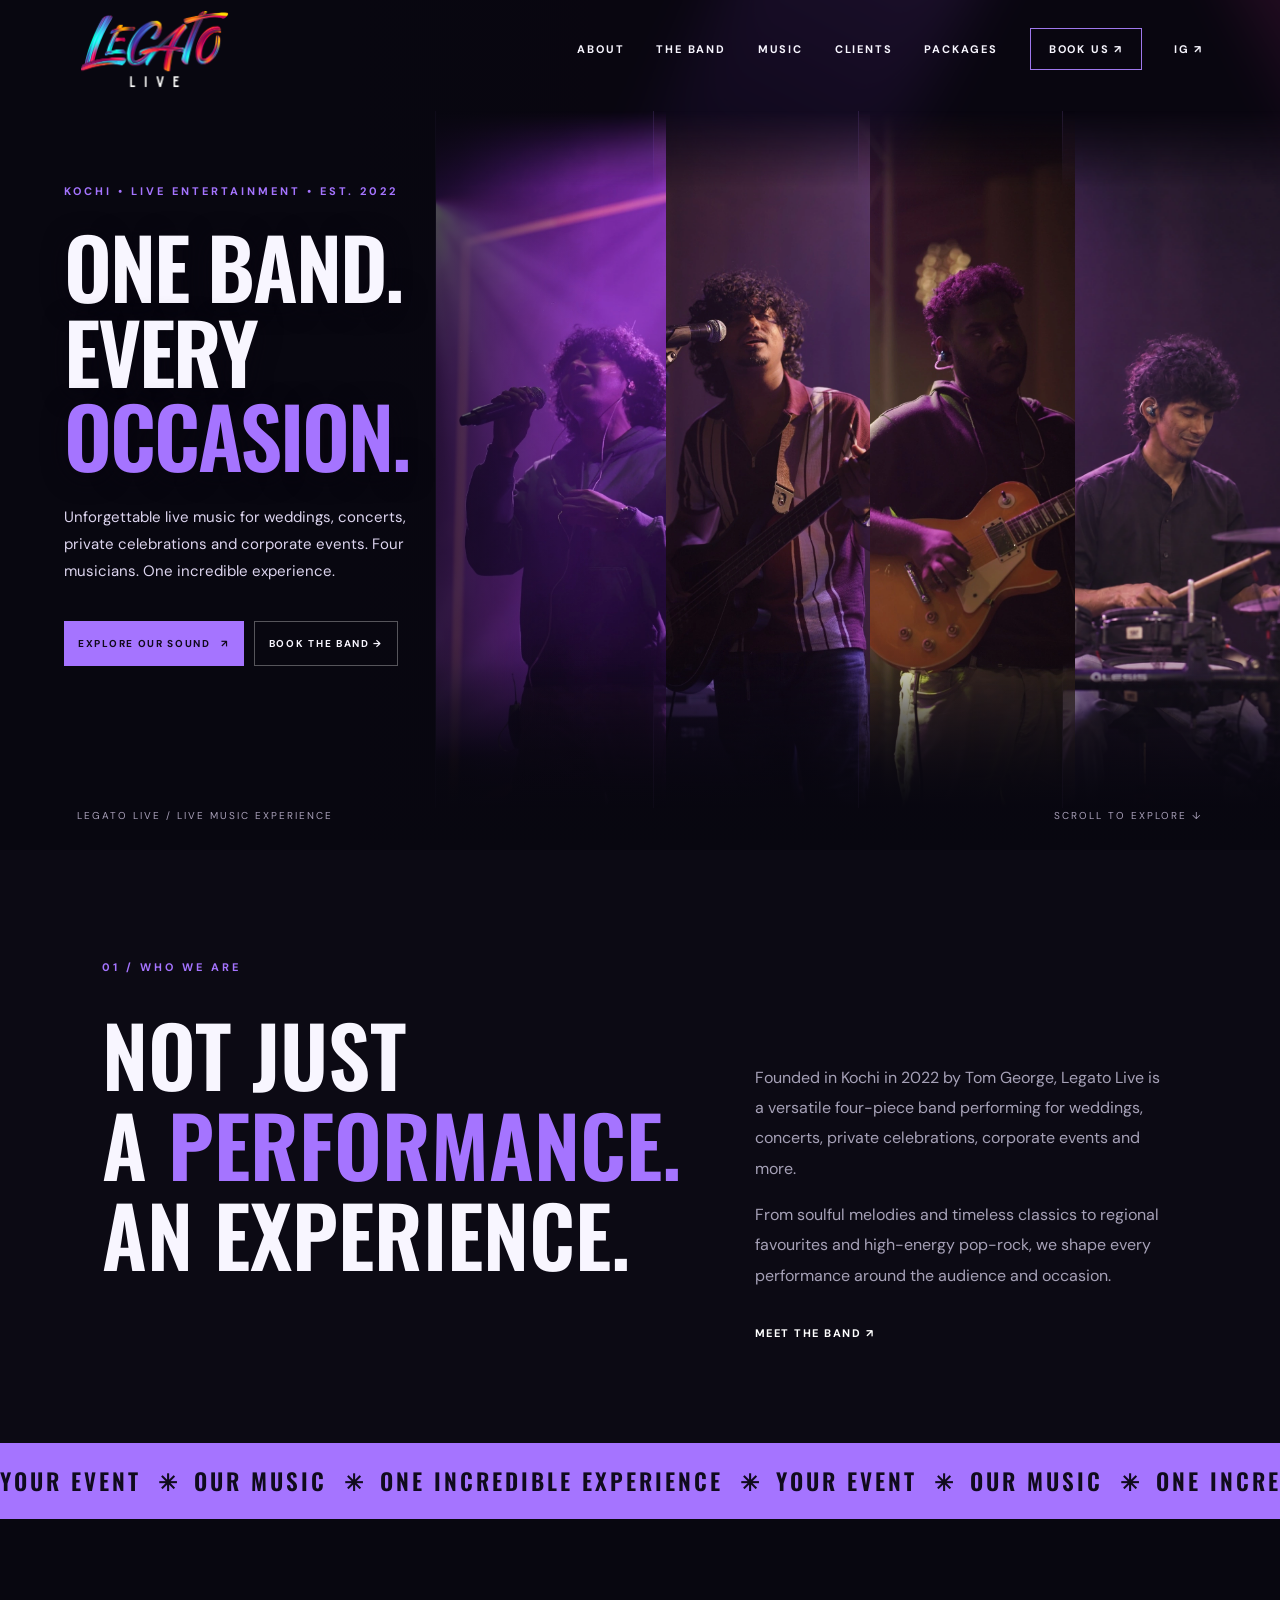
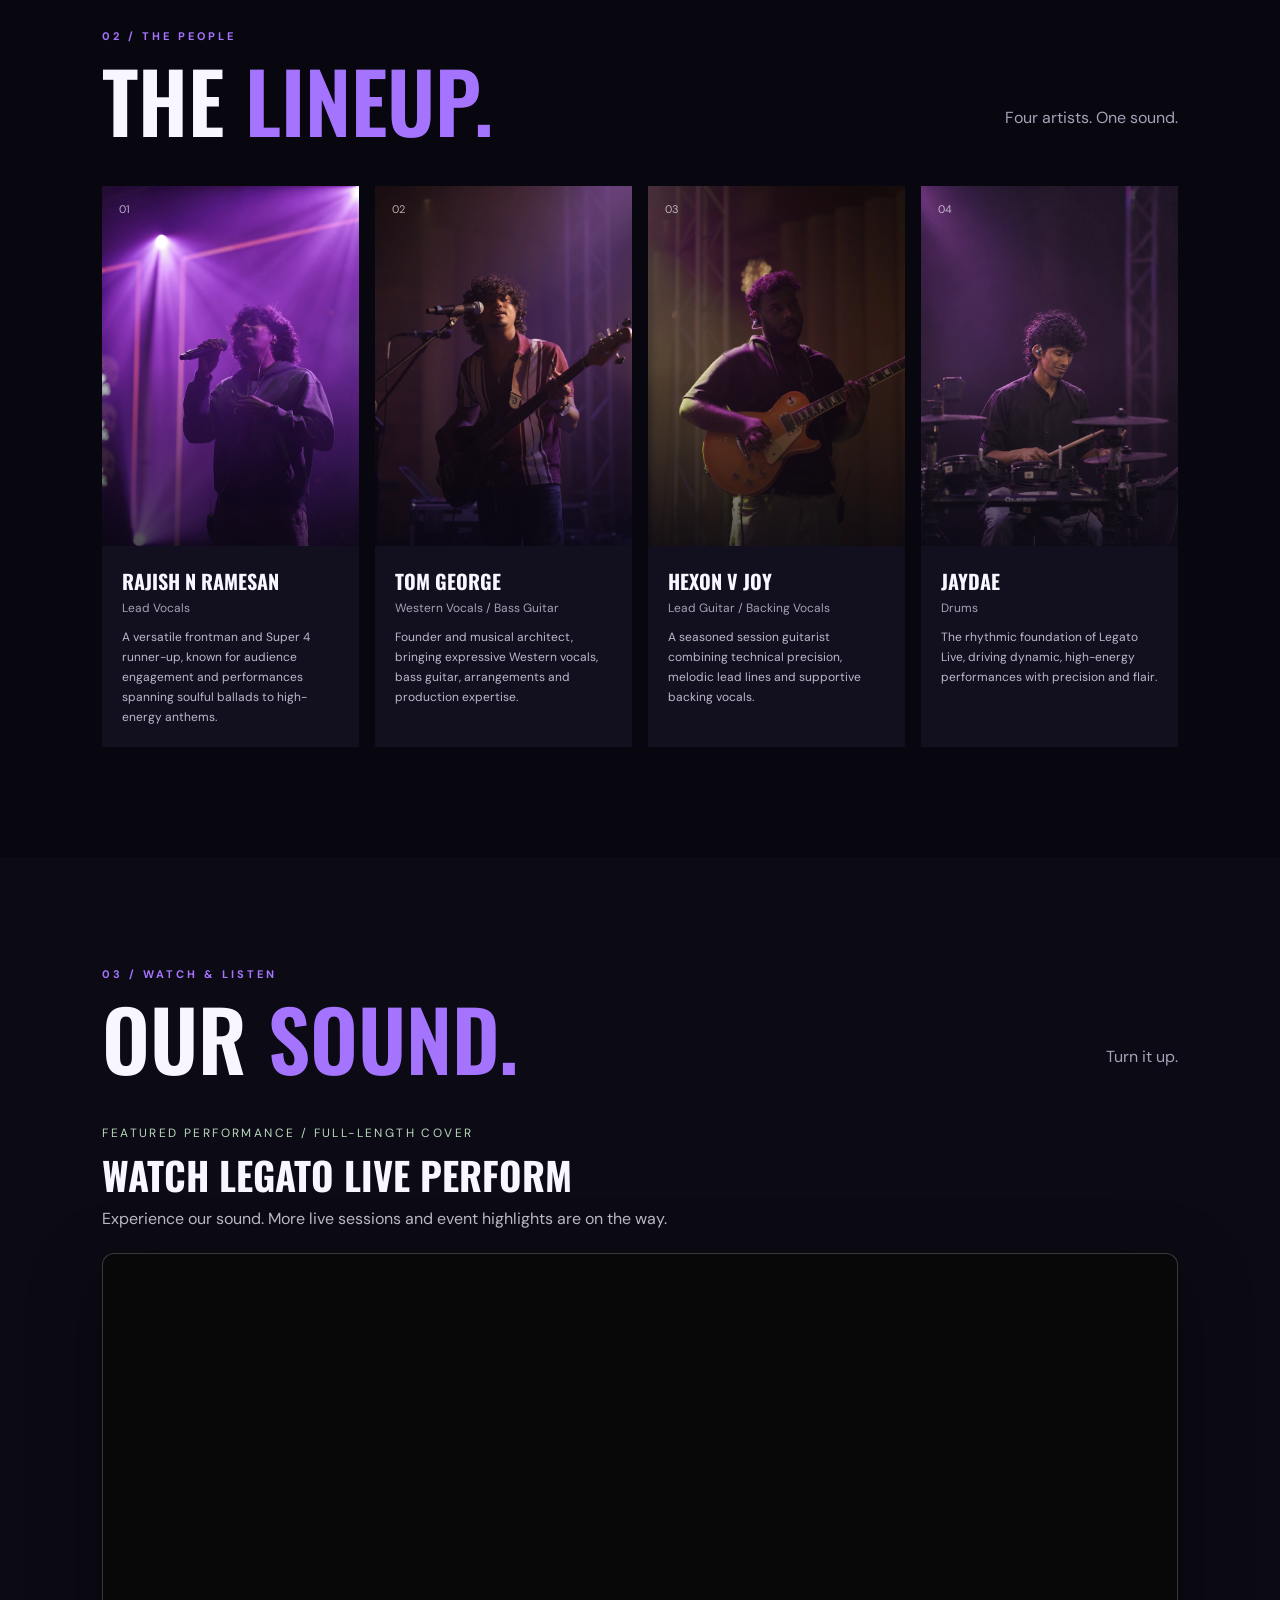
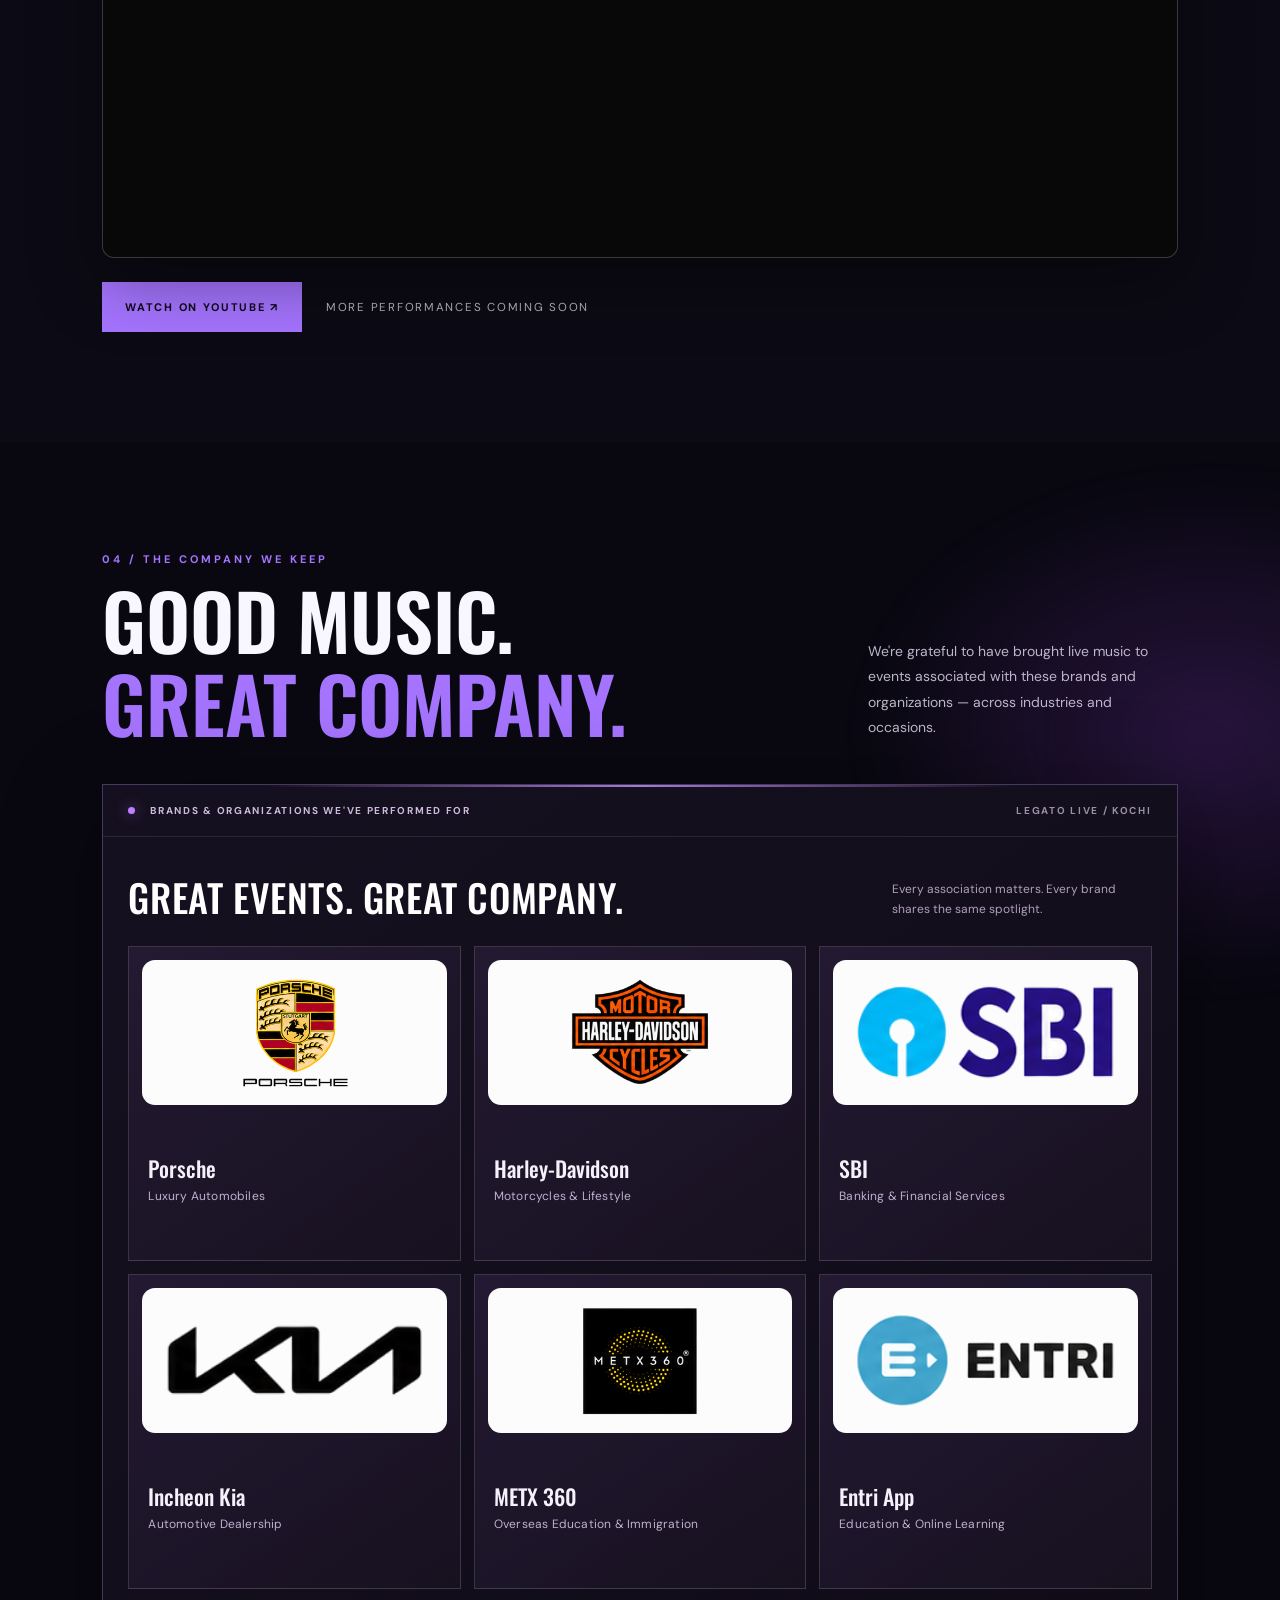
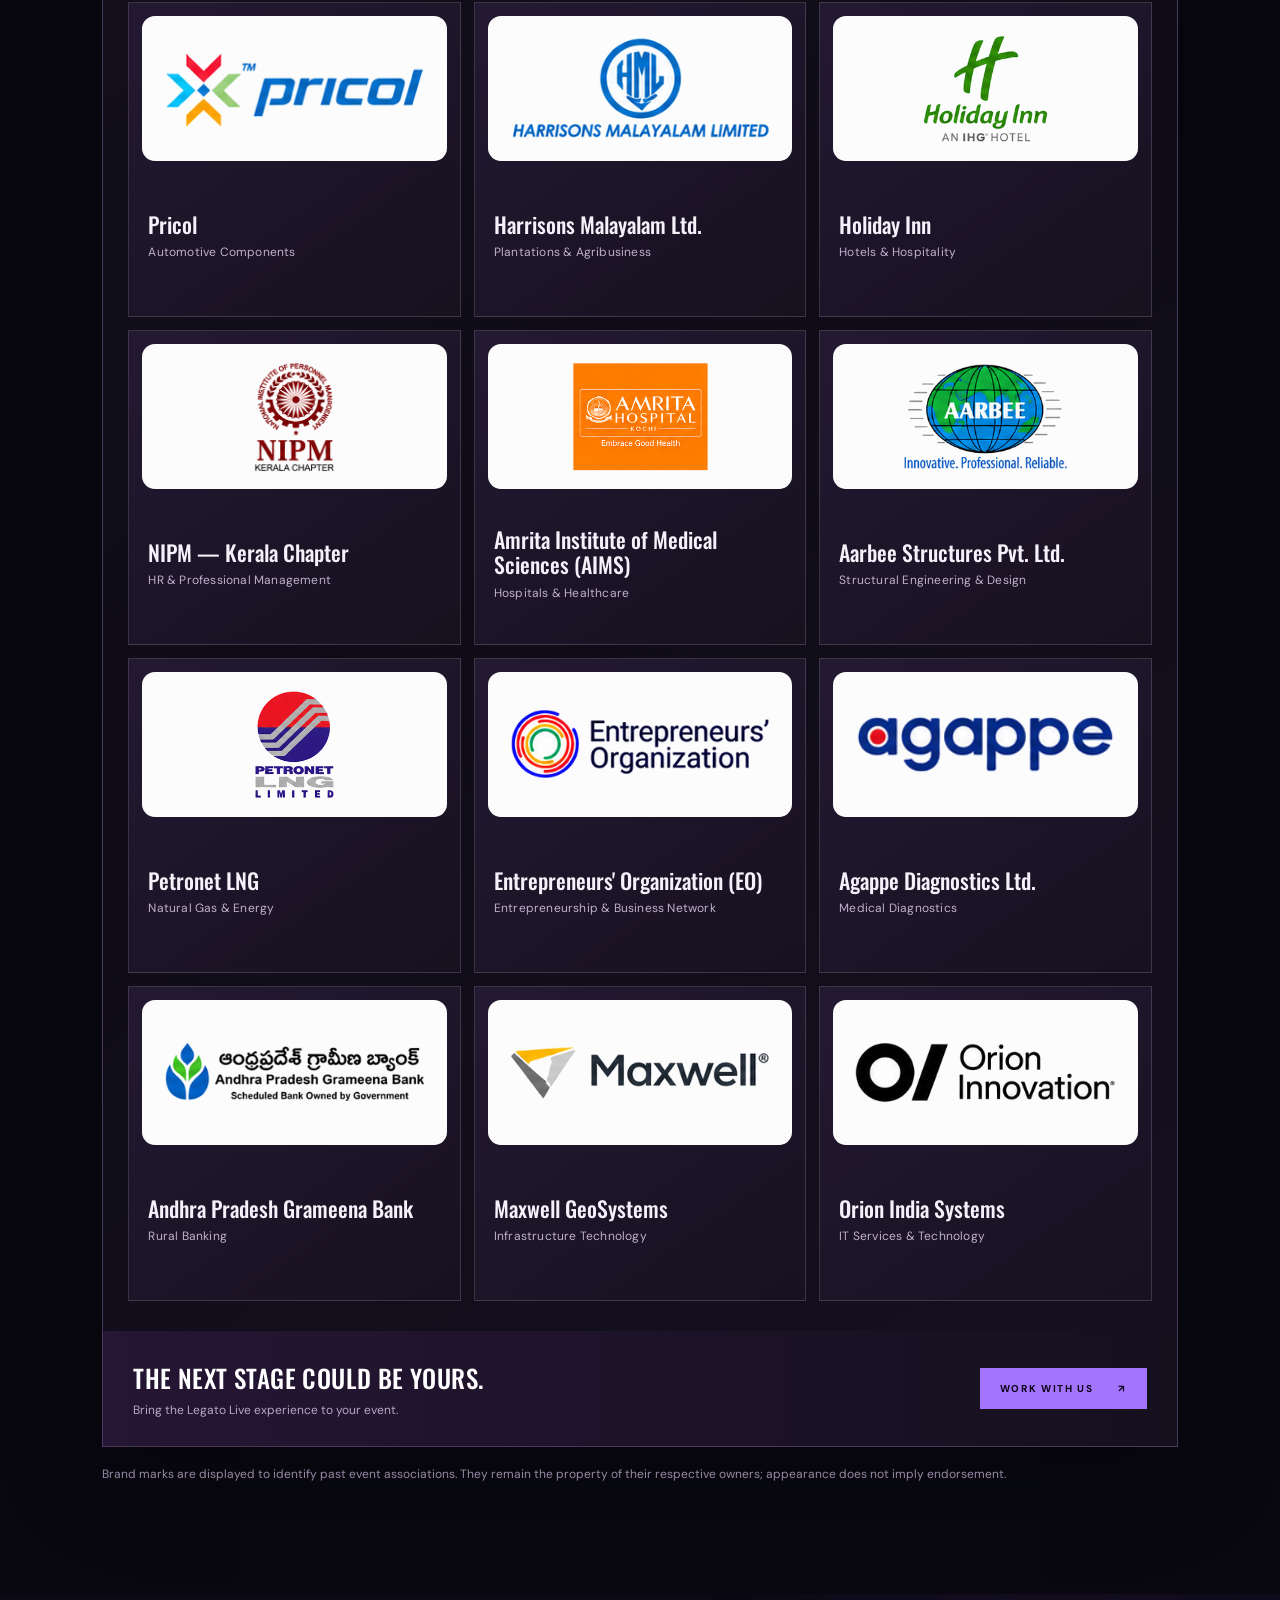
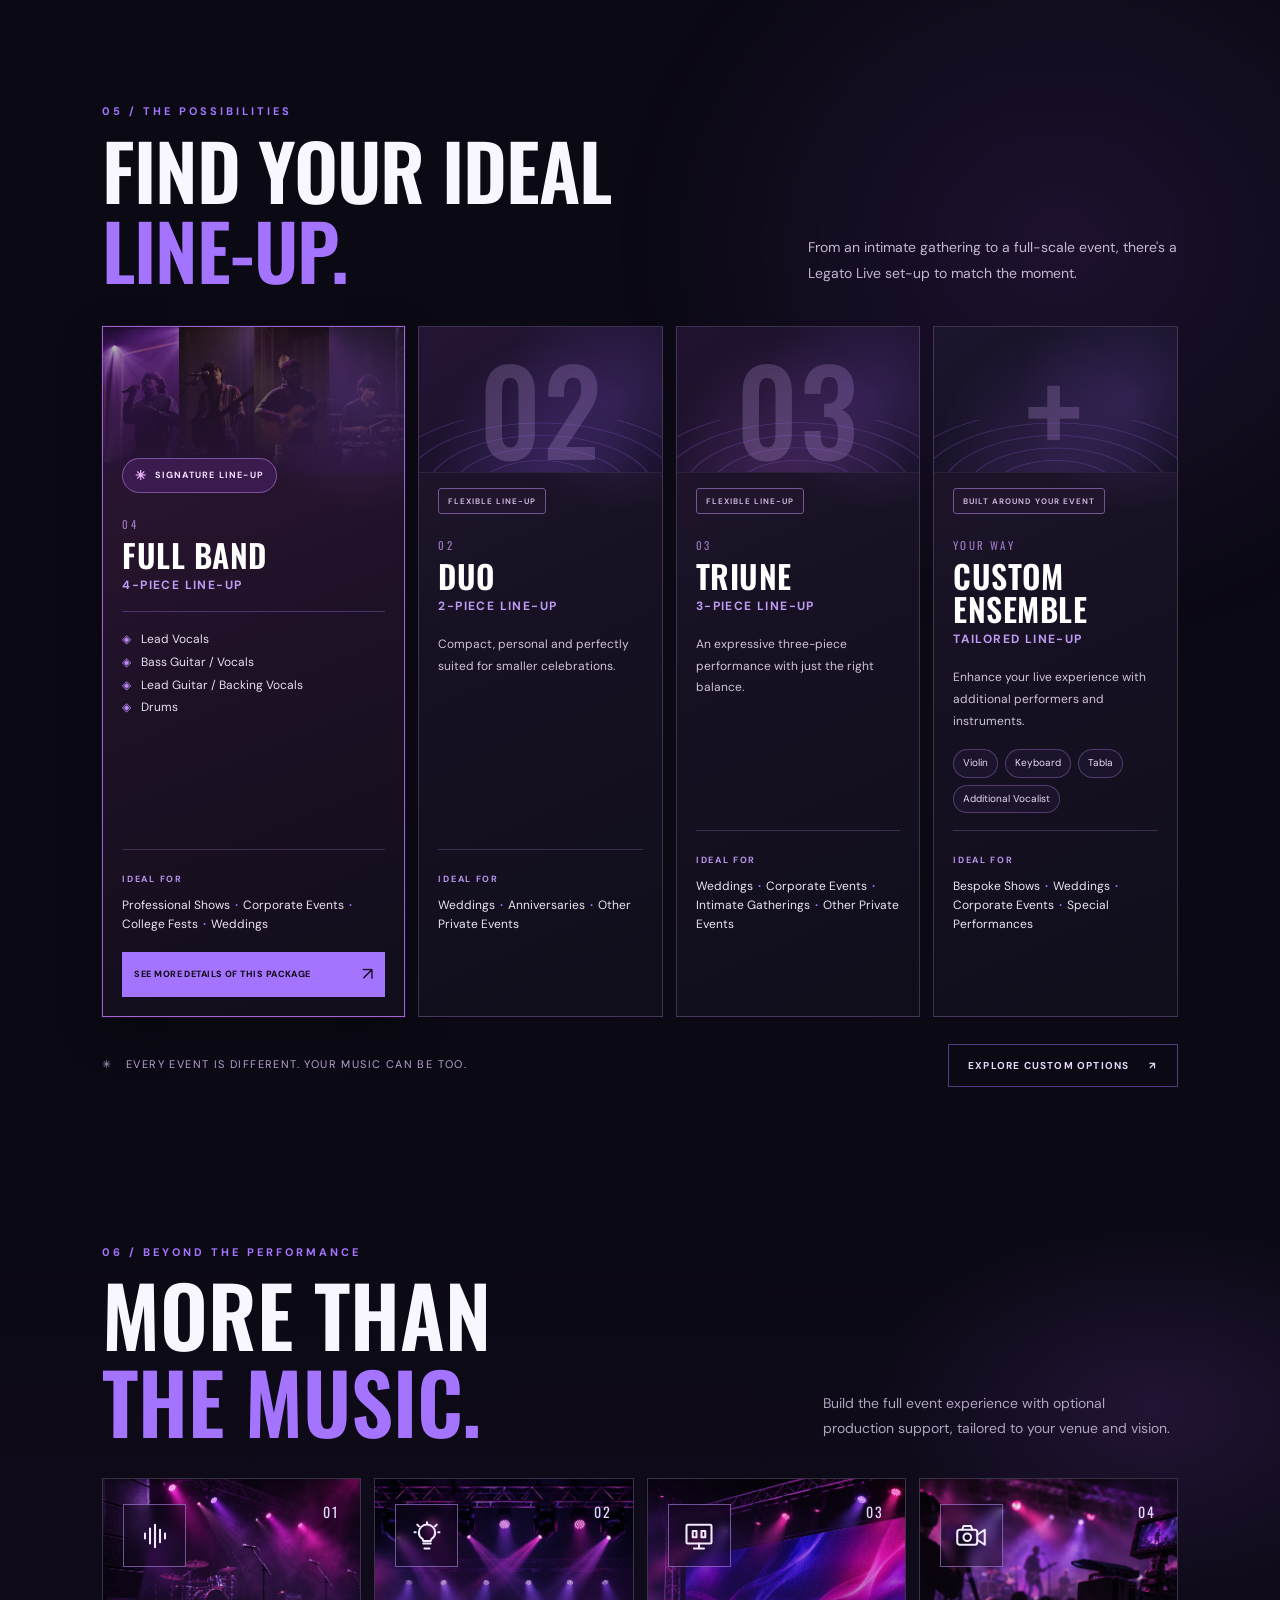
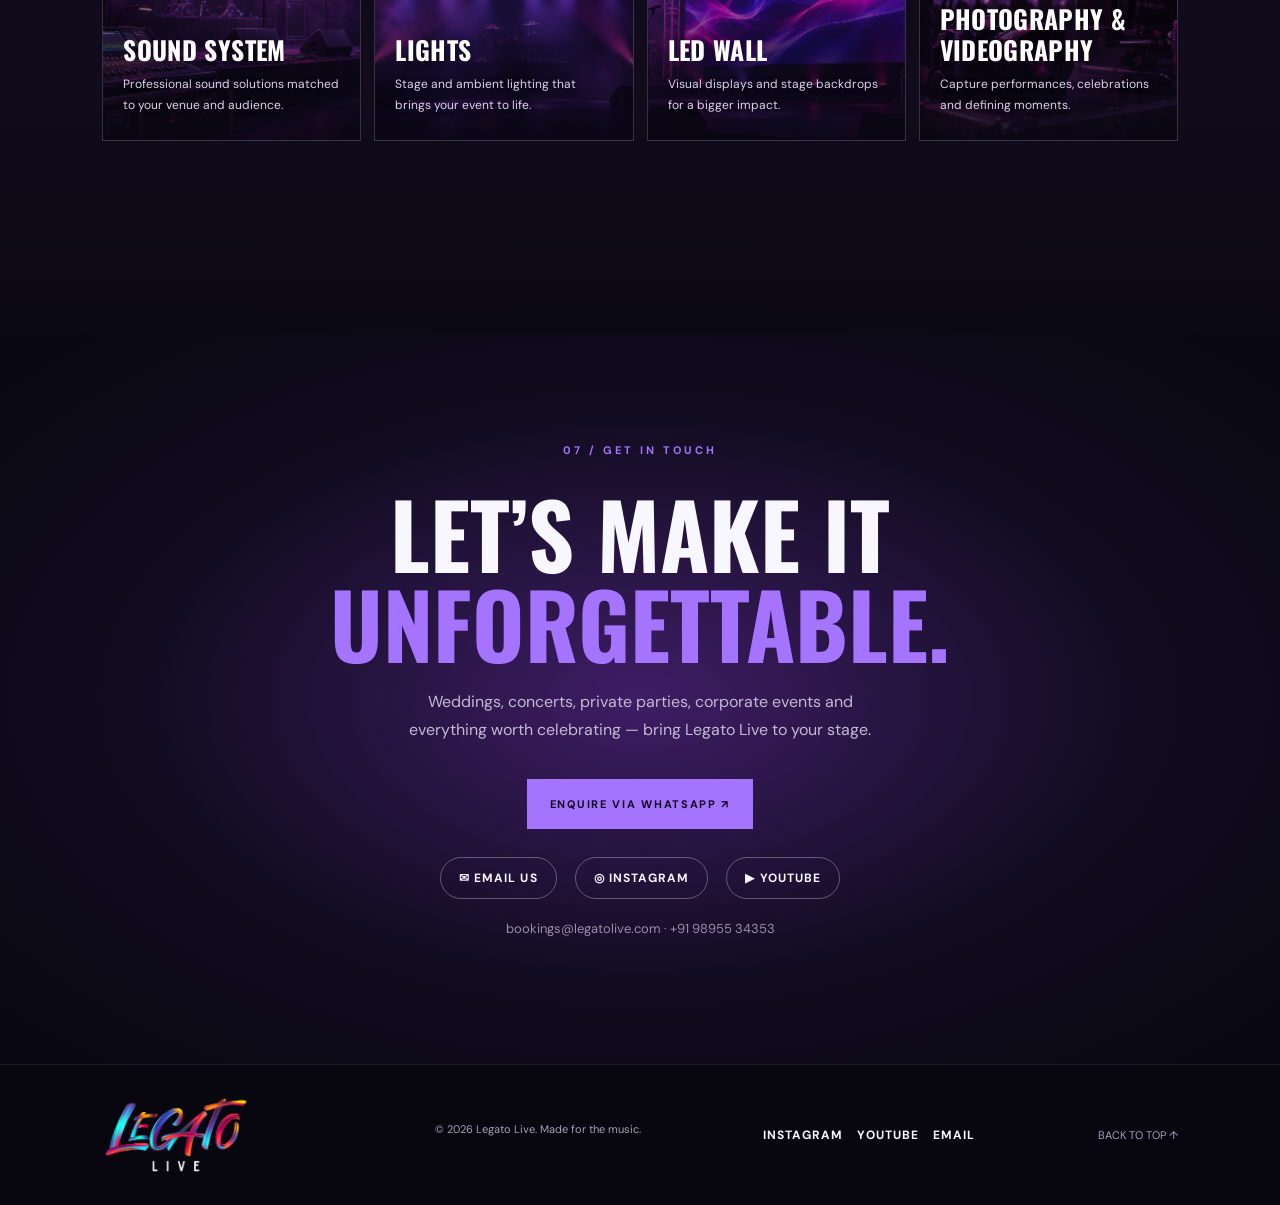
==== index.html @ b25ae853 "Initial Legato Live website launch" ====
<!DOCTYPE html>

<html lang="en">
<head>
<meta charset="utf-8"/>
<meta content="width=device-width, initial-scale=1" name="viewport"/>
<meta content="#080710" name="theme-color"/>
<meta content="Legato Live is a Kochi-based live band for weddings, concerts, private celebrations, corporate events and unforgettable occasions. Book Legato Live today." name="description"/>
<title>Legato Live | Live Music for Every Occasion</title>
<link href="https://fonts.googleapis.com" rel="preconnect"/>
<link crossorigin="" href="https://fonts.gstatic.com" rel="preconnect"/>
<link href="https://fonts.googleapis.com/css2?family=DM+Sans:wght@400;500;600;700&amp;family=Oswald:wght@400;500;600;700&amp;display=swap" rel="stylesheet"/>
<link href="style.css" rel="stylesheet"/>
<script defer="" src="script.js"></script>
</head>
<body>
<div class="scroll-progress" id="progress"></div>
<header class="site-header" id="header">
<a aria-label="Legato Live home" class="brand" href="#home"><img alt="Legato Live" src="assets/legato-logo-portfolio.png"/></a>
<button aria-expanded="false" aria-label="Open navigation" class="menu-toggle" id="menuToggle">☰</button>
<nav aria-label="Main navigation" id="navigation">
<a href="#about">ABOUT</a><a href="#members">THE BAND</a><a href="#music">MUSIC</a><a href="#clients">CLIENTS</a><a href="#packages">PACKAGES</a><a class="nav-book" href="#contact">BOOK US ↗</a>
<a aria-label="Legato Live on Instagram" class="nav-social" href="https://www.instagram.com/legato.wav/" rel="noopener noreferrer" target="_blank">IG ↗</a></nav>
</header>
<main>
<section class="hero" id="home">
<div aria-hidden="true" class="hero-art"><div class="hero-person hero-person-1"><img alt="" src="assets/lead-vocalist.webp"/></div><div class="hero-person hero-person-2"><img alt="" src="assets/vocalist-bassist.webp"/></div><div class="hero-person hero-person-3"><img alt="" src="assets/lead-guitarist.webp"/></div><div class="hero-person hero-person-4"><img alt="" src="assets/drummer.webp"/></div><div class="beam beam-one"></div><div class="beam beam-two"></div><div class="stage-glow"></div></div>
<div class="hero-content reveal"><p class="eyebrow">KOCHI • LIVE ENTERTAINMENT • EST. 2022</p><h1>ONE BAND.<br/>EVERY <em>OCCASION.</em></h1><p class="hero-sub">Unforgettable live music for weddings, concerts, private celebrations and corporate events. Four musicians. One incredible experience.</p><div class="hero-actions"><a class="btn primary" href="#music">EXPLORE OUR SOUND <span>↗</span></a><a class="btn ghost" href="#contact">BOOK THE BAND →</a></div></div>
<div class="hero-bottom"><span>LEGATO LIVE / LIVE MUSIC EXPERIENCE</span><a href="#about">SCROLL TO EXPLORE ↓</a></div>
</section>
<section class="intro section" id="about"><div class="section-label reveal">01 / WHO WE ARE</div><div class="intro-grid"><h2 class="reveal">NOT JUST<br/>A <span>PERFORMANCE.</span><br/>AN EXPERIENCE.</h2><div class="intro-copy reveal"><p>Founded in Kochi in 2022 by Tom George, Legato Live is a versatile four-piece band performing for weddings, concerts, private celebrations, corporate events and more.</p><p>From soulful melodies and timeless classics to regional favourites and high-energy pop-rock, we shape every performance around the audience and occasion.</p><a class="text-link" href="#members">MEET THE BAND ↗</a></div></div><div aria-hidden="true" class="marquee"><div class="marquee-track"><div class="marquee-run"><span class="marquee-unit"><span class="marquee-text">YOUR EVENT</span><span class="marquee-star">✳</span></span><span class="marquee-unit"><span class="marquee-text">OUR MUSIC</span><span class="marquee-star">✳</span></span><span class="marquee-unit"><span class="marquee-text">ONE INCREDIBLE EXPERIENCE</span><span class="marquee-star">✳</span></span><span class="marquee-unit"><span class="marquee-text">YOUR EVENT</span><span class="marquee-star">✳</span></span><span class="marquee-unit"><span class="marquee-text">OUR MUSIC</span><span class="marquee-star">✳</span></span><span class="marquee-unit"><span class="marquee-text">ONE INCREDIBLE EXPERIENCE</span><span class="marquee-star">✳</span></span><span class="marquee-unit"><span class="marquee-text">YOUR EVENT</span><span class="marquee-star">✳</span></span><span class="marquee-unit"><span class="marquee-text">OUR MUSIC</span><span class="marquee-star">✳</span></span><span class="marquee-unit"><span class="marquee-text">ONE INCREDIBLE EXPERIENCE</span><span class="marquee-star">✳</span></span><span class="marquee-unit"><span class="marquee-text">YOUR EVENT</span><span class="marquee-star">✳</span></span><span class="marquee-unit"><span class="marquee-text">OUR MUSIC</span><span class="marquee-star">✳</span></span><span class="marquee-unit"><span class="marquee-text">ONE INCREDIBLE EXPERIENCE</span><span class="marquee-star">✳</span></span><span class="marquee-unit"><span class="marquee-text">YOUR EVENT</span><span class="marquee-star">✳</span></span><span class="marquee-unit"><span class="marquee-text">OUR MUSIC</span><span class="marquee-star">✳</span></span><span class="marquee-unit"><span class="marquee-text">ONE INCREDIBLE EXPERIENCE</span><span class="marquee-star">✳</span></span><span class="marquee-unit"><span class="marquee-text">YOUR EVENT</span><span class="marquee-star">✳</span></span><span class="marquee-unit"><span class="marquee-text">OUR MUSIC</span><span class="marquee-star">✳</span></span><span class="marquee-unit"><span class="marquee-text">ONE INCREDIBLE EXPERIENCE</span><span class="marquee-star">✳</span></span></div><div class="marquee-run"><span class="marquee-unit"><span class="marquee-text">YOUR EVENT</span><span class="marquee-star">✳</span></span><span class="marquee-unit"><span class="marquee-text">OUR MUSIC</span><span class="marquee-star">✳</span></span><span class="marquee-unit"><span class="marquee-text">ONE INCREDIBLE EXPERIENCE</span><span class="marquee-star">✳</span></span><span class="marquee-unit"><span class="marquee-text">YOUR EVENT</span><span class="marquee-star">✳</span></span><span class="marquee-unit"><span class="marquee-text">OUR MUSIC</span><span class="marquee-star">✳</span></span><span class="marquee-unit"><span class="marquee-text">ONE INCREDIBLE EXPERIENCE</span><span class="marquee-star">✳</span></span><span class="marquee-unit"><span class="marquee-text">YOUR EVENT</span><span class="marquee-star">✳</span></span><span class="marquee-unit"><span class="marquee-text">OUR MUSIC</span><span class="marquee-star">✳</span></span><span class="marquee-unit"><span class="marquee-text">ONE INCREDIBLE EXPERIENCE</span><span class="marquee-star">✳</span></span><span class="marquee-unit"><span class="marquee-text">YOUR EVENT</span><span class="marquee-star">✳</span></span><span class="marquee-unit"><span class="marquee-text">OUR MUSIC</span><span class="marquee-star">✳</span></span><span class="marquee-unit"><span class="marquee-text">ONE INCREDIBLE EXPERIENCE</span><span class="marquee-star">✳</span></span><span class="marquee-unit"><span class="marquee-text">YOUR EVENT</span><span class="marquee-star">✳</span></span><span class="marquee-unit"><span class="marquee-text">OUR MUSIC</span><span class="marquee-star">✳</span></span><span class="marquee-unit"><span class="marquee-text">ONE INCREDIBLE EXPERIENCE</span><span class="marquee-star">✳</span></span><span class="marquee-unit"><span class="marquee-text">YOUR EVENT</span><span class="marquee-star">✳</span></span><span class="marquee-unit"><span class="marquee-text">OUR MUSIC</span><span class="marquee-star">✳</span></span><span class="marquee-unit"><span class="marquee-text">ONE INCREDIBLE EXPERIENCE</span><span class="marquee-star">✳</span></span></div></div></div></section>
<section class="members section" id="members"><div class="section-heading reveal"><div><p class="section-label">02 / THE PEOPLE</p><h2>THE <span>LINEUP.</span></h2></div><p>Four artists. One sound.</p></div><div class="member-grid"><article class="member-card reveal"><div class="member-visual visual-vocal"><span>01</span><img alt="LEAD VOCALIST performing live" loading="lazy" src="assets/lead-vocalist.webp"/></div><div class="member-info"><h3>RAJISH N RAMESAN</h3><p>Lead Vocals</p><p class="member-bio">A versatile frontman and Super 4 runner-up, known for audience engagement and performances spanning soulful ballads to high-energy anthems.</p></div></article><article class="member-card reveal"><div class="member-visual visual-guitar"><span>02</span><img alt="VOCALIST / BASS GUITARIST performing live" loading="lazy" src="assets/vocalist-bassist.webp"/></div><div class="member-info"><h3>TOM GEORGE</h3><p>Western Vocals / Bass Guitar</p><p class="member-bio">Founder and musical architect, bringing expressive Western vocals, bass guitar, arrangements and production expertise.</p></div></article><article class="member-card reveal"><div class="member-visual visual-bass"><span>03</span><img alt="LEAD GUITARIST performing live" loading="lazy" src="assets/lead-guitarist.webp"/></div><div class="member-info"><h3>HEXON V JOY</h3><p>Lead Guitar / Backing Vocals</p><p class="member-bio">A seasoned session guitarist combining technical precision, melodic lead lines and supportive backing vocals.</p></div></article><article class="member-card reveal"><div class="member-visual visual-drums"><span>04</span><img alt="DRUMMER performing live" loading="lazy" src="assets/drummer.webp"/></div><div class="member-info"><h3>JAYDAE</h3><p>Drums</p><p class="member-bio">The rhythmic foundation of Legato Live, driving dynamic, high-energy performances with precision and flair.</p></div></article></div></section>
<section class="music section" id="music"><div class="section-heading reveal"><div><p class="section-label">03 / WATCH &amp; LISTEN</p><h2>OUR <span>SOUND.</span></h2></div><p>Turn it up.</p></div><div class="featured-video reveal"><div class="featured-video-heading"><span class="featured-kicker">FEATURED PERFORMANCE / FULL-LENGTH COVER</span><h3>WATCH LEGATO LIVE PERFORM</h3><p>Experience our sound. More live sessions and event highlights are on the way.</p></div><div class="video-frame"><iframe allow="accelerometer; autoplay; clipboard-write; encrypted-media; gyroscope; picture-in-picture; web-share" allowfullscreen="" loading="lazy" referrerpolicy="strict-origin-when-cross-origin" src="https://www.youtube-nocookie.com/embed/S8dhql5fMKo" title="Legato Live — Full-length cover performance"></iframe></div><div class="featured-video-actions"><a class="btn primary" href="https://www.youtube.com/watch?v=S8dhql5fMKo" rel="noopener noreferrer" target="_blank">WATCH ON YOUTUBE ↗</a><span>MORE PERFORMANCES COMING SOON</span></div></div></section>
<section aria-labelledby="clients-title" class="clients section" id="clients">
<div aria-hidden="true" class="clients-ambient"></div>
<div class="section-heading clients-heading reveal">
<div><p class="section-label">04 / THE COMPANY WE KEEP</p><h2 id="clients-title">GOOD MUSIC.<br/><span>GREAT COMPANY.</span></h2></div>
<p>We're grateful to have brought live music to events associated with these brands and organizations — across industries and occasions.</p>
</div>
<div class="partner-showcase real-client-showcase reveal">
<div class="partner-masthead">
<div><span aria-hidden="true" class="clients-live-dot"></span><span>BRANDS &amp; ORGANIZATIONS WE'VE PERFORMED FOR</span></div>
<span>LEGATO LIVE / KOCHI</span>
</div>
<div class="partner-intro">
<p>GREAT EVENTS. GREAT COMPANY.</p>
<span>Every association matters. Every brand shares the same spotlight.</span>
</div>
<div aria-label="Client and event associations with company logos, names, and industries" class="real-client-grid">
<article class="real-client-card">
<div class="real-client-logo-area">
<img alt="Porsche logo" class="real-client-logo" decoding="async" loading="lazy" src="assets/client-logos/porsche.png"/>
</div>
<div class="real-client-info">
<h3>Porsche</h3>
<p>Luxury Automobiles</p>
</div>
</article>
<article class="real-client-card">
<div class="real-client-logo-area">
<img alt="Harley-Davidson logo" class="real-client-logo" decoding="async" loading="lazy" src="assets/client-logos/harley-davidson.png"/>
</div>
<div class="real-client-info">
<h3>Harley-Davidson</h3>
<p>Motorcycles &amp; Lifestyle</p>
</div>
</article>
<article class="real-client-card">
<div class="real-client-logo-area">
<img alt="SBI logo" class="real-client-logo" decoding="async" loading="lazy" src="assets/client-logos/sbi.png"/>
</div>
<div class="real-client-info">
<h3>SBI</h3>
<p>Banking &amp; Financial Services</p>
</div>
</article>
<article class="real-client-card">
<div class="real-client-logo-area">
<img alt="Incheon Kia logo" class="real-client-logo" decoding="async" loading="lazy" src="assets/client-logos/incheon-kia.png"/>
</div>
<div class="real-client-info">
<h3>Incheon Kia</h3>
<p>Automotive Dealership</p>
</div>
</article>
<article class="real-client-card">
<div class="real-client-logo-area">
<img alt="METX 360 logo" class="real-client-logo" decoding="async" loading="lazy" src="assets/client-logos/metx360.png"/>
</div>
<div class="real-client-info">
<h3>METX 360</h3>
<p>Overseas Education &amp; Immigration</p>
</div>
</article>
<article class="real-client-card">
<div class="real-client-logo-area">
<img alt="Entri App logo" class="real-client-logo" decoding="async" loading="lazy" src="assets/client-logos/entri-app.png"/>
</div>
<div class="real-client-info">
<h3>Entri App</h3>
<p>Education &amp; Online Learning</p>
</div>
</article>
<article class="real-client-card">
<div class="real-client-logo-area">
<img alt="Pricol logo" class="real-client-logo" decoding="async" loading="lazy" src="assets/client-logos/pricol.png"/>
</div>
<div class="real-client-info">
<h3>Pricol</h3>
<p>Automotive Components</p>
</div>
</article>
<article class="real-client-card">
<div class="real-client-logo-area">
<img alt="Harrisons Malayalam Ltd. logo" class="real-client-logo" decoding="async" loading="lazy" src="assets/client-logos/harrisons-malayalam.png"/>
</div>
<div class="real-client-info">
<h3>Harrisons Malayalam Ltd.</h3>
<p>Plantations &amp; Agribusiness</p>
</div>
</article>
<article class="real-client-card">
<div class="real-client-logo-area">
<img alt="Holiday Inn logo" class="real-client-logo" decoding="async" loading="lazy" src="assets/client-logos/holiday-inn.png"/>
</div>
<div class="real-client-info">
<h3>Holiday Inn</h3>
<p>Hotels &amp; Hospitality</p>
</div>
</article>
<article class="real-client-card">
<div class="real-client-logo-area">
<img alt="NIPM — Kerala Chapter logo" class="real-client-logo" decoding="async" loading="lazy" src="assets/client-logos/nipm.png"/>
</div>
<div class="real-client-info">
<h3>NIPM — Kerala Chapter</h3>
<p>HR &amp; Professional Management</p>
</div>
</article>
<article class="real-client-card">
<div class="real-client-logo-area">
<img alt="Amrita Institute of Medical Sciences (AIMS) logo" class="real-client-logo" decoding="async" loading="lazy" src="assets/client-logos/aims.png"/>
</div>
<div class="real-client-info">
<h3>Amrita Institute of Medical Sciences (AIMS)</h3>
<p>Hospitals &amp; Healthcare</p>
</div>
</article>
<article class="real-client-card">
<div class="real-client-logo-area">
<img alt="Aarbee Structures Pvt. Ltd. logo" class="real-client-logo" decoding="async" loading="lazy" src="assets/client-logos/aarbee.png"/>
</div>
<div class="real-client-info">
<h3>Aarbee Structures Pvt. Ltd.</h3>
<p>Structural Engineering &amp; Design</p>
</div>
</article>
<article class="real-client-card">
<div class="real-client-logo-area">
<img alt="Petronet LNG logo" class="real-client-logo" decoding="async" loading="lazy" src="assets/client-logos/petronet-lng.png"/>
</div>
<div class="real-client-info">
<h3>Petronet LNG</h3>
<p>Natural Gas &amp; Energy</p>
</div>
</article>
<article class="real-client-card">
<div class="real-client-logo-area">
<img alt="Entrepreneurs' Organization (EO) logo" class="real-client-logo" decoding="async" loading="lazy" src="assets/client-logos/entrepreneurs-organization.png"/>
</div>
<div class="real-client-info">
<h3>Entrepreneurs' Organization (EO)</h3>
<p>Entrepreneurship &amp; Business Network</p>
</div>
</article>
<article class="real-client-card">
<div class="real-client-logo-area">
<img alt="Agappe Diagnostics Ltd. logo" class="real-client-logo" decoding="async" loading="lazy" src="assets/client-logos/agappe.png"/>
</div>
<div class="real-client-info">
<h3>Agappe Diagnostics Ltd.</h3>
<p>Medical Diagnostics</p>
</div>
</article>
<article class="real-client-card">
<div class="real-client-logo-area">
<img alt="Andhra Pradesh Grameena Bank logo" class="real-client-logo" decoding="async" loading="lazy" src="assets/client-logos/andhra-pradesh-grameena-bank.png"/>
</div>
<div class="real-client-info">
<h3>Andhra Pradesh Grameena Bank</h3>
<p>Rural Banking</p>
</div>
</article>
<article class="real-client-card">
<div class="real-client-logo-area">
<img alt="Maxwell GeoSystems logo" class="real-client-logo" decoding="async" loading="lazy" src="assets/client-logos/maxwell-geosystems.png"/>
</div>
<div class="real-client-info">
<h3>Maxwell GeoSystems</h3>
<p>Infrastructure Technology</p>
</div>
</article>
<article class="real-client-card">
<div class="real-client-logo-area">
<img alt="Orion India Systems logo" class="real-client-logo" decoding="async" loading="lazy" src="assets/client-logos/orion-india-systems.png"/>
</div>
<div class="real-client-info">
<h3>Orion India Systems</h3>
<p>IT Services &amp; Technology</p>
</div>
</article>
</div>
<div class="clients-showcase-bottom"><div><span class="clients-bottom-kicker">THE NEXT STAGE COULD BE YOURS.</span><p>Bring the Legato Live experience to your event.</p></div><a class="clients-cta" href="#contact">WORK WITH US <span aria-hidden="true">↗</span></a></div>
</div>
<p class="clients-draft-note reveal">Brand marks are displayed to identify past event associations. They remain the property of their respective owners; appearance does not imply endorsement.</p>
</section>

<section class="packages section" id="packages" aria-labelledby="packages-title">
  <div class="packages-halo" aria-hidden="true"></div>
  <div class="section-heading packages-heading reveal">
    <div>
      <p class="section-label">05 / THE POSSIBILITIES</p>
      <h2 id="packages-title">FIND YOUR IDEAL<br/><span>LINE-UP.</span></h2>
    </div>
    <p>From an intimate gathering to a full-scale event, there's a Legato Live set-up to match the moment.</p>
  </div>
  <div class="packages-grid">
    <article class="package-card package-signature reveal" aria-labelledby="package-full-title">
      <div class="package-photo-strip" aria-hidden="true">
        <img src="assets/lead-vocalist.webp" alt="" loading="lazy"/>
        <img src="assets/vocalist-bassist.webp" alt="" loading="lazy"/>
        <img src="assets/lead-guitarist.webp" alt="" loading="lazy"/>
        <img src="assets/drummer.webp" alt="" loading="lazy"/>
      </div>
      <div class="package-card-content">
        <span class="package-tag"><span aria-hidden="true">✳</span> SIGNATURE LINE-UP</span>
        <div class="package-name"><span class="package-num">04</span><h3 id="package-full-title">FULL BAND</h3><p>4-PIECE LINE-UP</p></div>
        <ul class="package-members">
          <li><span aria-hidden="true">◈</span> Lead Vocals</li>
          <li><span aria-hidden="true">◈</span> Bass Guitar / Vocals</li>
          <li><span aria-hidden="true">◈</span> Lead Guitar / Backing Vocals</li>
          <li><span aria-hidden="true">◈</span> Drums</li>
        </ul>
        <div class="package-fit"><span>IDEAL FOR</span><p>Professional Shows <b>·</b> Corporate Events <b>·</b> College Fests <b>·</b> Weddings</p></div>
        <button class="package-detail-btn package-detail-featured" type="button" data-package="full" aria-label="See more details of the Full Band package">SEE MORE DETAILS OF THIS PACKAGE <span aria-hidden="true">↗</span></button>
      </div>
    </article>

    <article class="package-card package-duo reveal" aria-labelledby="package-duo-title">
      <div class="package-stage-art" aria-hidden="true"><span class="package-art-number">02</span><div class="package-wave package-wave-2"></div></div>
      <div class="package-card-content">
        <span class="package-tag package-tag-subtle">FLEXIBLE LINE-UP</span>
        <div class="package-name"><span class="package-num">02</span><h3 id="package-duo-title">DUO</h3><p>2-PIECE LINE-UP</p></div>
        <p class="package-description">Compact, personal and perfectly suited for smaller celebrations.</p>
        <div class="package-fit"><span>IDEAL FOR</span><p>Weddings <b>·</b> Anniversaries <b>·</b> Other Private Events</p></div>
        <button class="package-detail-btn" type="button" data-package="duo" aria-label="See more details of the Duo package">SEE MORE DETAILS OF THIS PACKAGE <span aria-hidden="true">↗</span></button>
      </div>
    </article>

    <article class="package-card package-triune reveal" aria-labelledby="package-triune-title">
      <div class="package-stage-art" aria-hidden="true"><span class="package-art-number">03</span><div class="package-wave package-wave-3"></div></div>
      <div class="package-card-content">
        <span class="package-tag package-tag-subtle">FLEXIBLE LINE-UP</span>
        <div class="package-name"><span class="package-num">03</span><h3 id="package-triune-title">TRIUNE</h3><p>3-PIECE LINE-UP</p></div>
        <p class="package-description">An expressive three-piece performance with just the right balance.</p>
        <div class="package-fit"><span>IDEAL FOR</span><p>Weddings <b>·</b> Corporate Events <b>·</b> Intimate Gatherings <b>·</b> Other Private Events</p></div>
        <button class="package-detail-btn" type="button" data-package="triune" aria-label="See more details of the Triune package">SEE MORE DETAILS OF THIS PACKAGE <span aria-hidden="true">↗</span></button>
      </div>
    </article>

    <article class="package-card package-custom reveal" aria-labelledby="package-custom-title">
      <div class="package-stage-art" aria-hidden="true"><span class="package-art-number">+</span><div class="package-wave package-wave-4"></div></div>
      <div class="package-card-content">
        <span class="package-tag package-tag-subtle">BUILT AROUND YOUR EVENT</span>
        <div class="package-name"><span class="package-num">YOUR WAY</span><h3 id="package-custom-title">CUSTOM ENSEMBLE</h3><p>TAILORED LINE-UP</p></div>
        <p class="package-description">Enhance your live experience with additional performers and instruments.</p>
        <div class="package-addons" aria-label="Available additions">
          <span>Violin</span><span>Keyboard</span><span>Tabla</span><span>Additional Vocalist</span>
        </div>
        <div class="package-fit"><span>IDEAL FOR</span><p>Bespoke Shows <b>·</b> Weddings <b>·</b> Corporate Events <b>·</b> Special Performances</p></div>
        <button class="package-detail-btn" type="button" data-package="custom" aria-label="See more details of the Custom Ensemble package">SEE MORE DETAILS OF THIS PACKAGE <span aria-hidden="true">↗</span></button>
      </div>
    </article>
  </div>
  <div class="packages-bottom reveal"><span>✳ &nbsp; EVERY EVENT IS DIFFERENT. YOUR MUSIC CAN BE TOO.</span><button class="packages-bottom-link" type="button" data-package="custom">EXPLORE CUSTOM OPTIONS <span aria-hidden="true">↗</span></button></div>
</section>

<section class="production-section section" id="production" aria-labelledby="production-title">
  <div class="production-heading reveal">
    <div><p class="section-label">06 / BEYOND THE PERFORMANCE</p><h2 id="production-title">MORE THAN<br/><span>THE MUSIC.</span></h2></div>
    <p>Build the full event experience with optional production support, tailored to your venue and vision.</p>
  </div>
  <div class="production-grid" aria-label="Additional event production services">
    <article class="production-card production-sound reveal">
      <div class="production-card-icon"><svg width="30" height="30" viewBox="0 0 24 24" fill="none" stroke="currentColor" stroke-width="1.65" stroke-linecap="round" stroke-linejoin="round" aria-hidden="true"><path d="M4 10v4M8 6v12M12 3v18M16 7v10M20 10v4"/></svg></div>
      <div><h3>SOUND SYSTEM</h3><p>Professional sound solutions matched to your venue and audience.</p></div>
      <span class="production-card-index">01</span>
    </article>
    <article class="production-card production-lights reveal">
      <div class="production-card-icon"><svg width="30" height="30" viewBox="0 0 24 24" fill="none" stroke="currentColor" stroke-width="1.65" stroke-linecap="round" stroke-linejoin="round" aria-hidden="true"><path d="M9 18h6M10 22h4M8 14c-1.5-1.1-2.5-2.6-2.5-4.7a6.5 6.5 0 1 1 13 0c0 2.1-1 3.6-2.5 4.7-.8.7-1 1.5-1 2H9c0-.5-.2-1.3-1-2Z"/><path d="M12 1v1M3 9H2M22 9h-1M4.2 2.9l1.4 1.4M19.8 2.9l-1.4 1.4"/></svg></div>
      <div><h3>LIGHTS</h3><p>Stage and ambient lighting that brings your event to life.</p></div>
      <span class="production-card-index">02</span>
    </article>
    <article class="production-card production-led reveal">
      <div class="production-card-icon"><svg width="30" height="30" viewBox="0 0 24 24" fill="none" stroke="currentColor" stroke-width="1.65" stroke-linecap="round" stroke-linejoin="round" aria-hidden="true"><rect x="2" y="3" width="20" height="15" rx="1"/><path d="M8 22h8M12 18v4M7 8h3v5H7zM14 8h3v5h-3z"/></svg></div>
      <div><h3>LED WALL</h3><p>Visual displays and stage backdrops for a bigger impact.</p></div>
      <span class="production-card-index">03</span>
    </article>
    <article class="production-card production-photo reveal">
      <div class="production-card-icon"><svg width="30" height="30" viewBox="0 0 24 24" fill="none" stroke="currentColor" stroke-width="1.65" stroke-linecap="round" stroke-linejoin="round" aria-hidden="true"><path d="M3 7h12a2 2 0 0 1 2 2v8a2 2 0 0 1-2 2H3a2 2 0 0 1-2-2V9a2 2 0 0 1 2-2Z"/><circle cx="9" cy="13" r="3"/><path d="m17 11 6-4v12l-6-4M5 7l1-3h6l1 3"/></svg></div>
      <div><h3>PHOTOGRAPHY &amp; VIDEOGRAPHY</h3><p>Capture performances, celebrations and defining moments.</p></div>
      <span class="production-card-index">04</span>
    </article>
  </div>
  <div class="production-foot reveal">
    <p><span aria-hidden="true">✳</span> Production services are available on request and quoted separately based on your event requirements.</p>
    <a class="production-enquire" href="https://wa.me/919895534353?text=Hi%20Legato%20Live%21%20I%27d%20like%20to%20enquire%20about%20event%20production%20services%3A%20sound%20system%2C%20lights%2C%20LED%20wall%2C%20photography%20or%20videography." target="_blank" rel="noopener noreferrer">ENQUIRE ABOUT PRODUCTION <span aria-hidden="true">↗</span></a>
  </div>
</section>

<dialog class="package-modal" id="packageDialog" aria-labelledby="packageDialogTitle" aria-describedby="packageDialogDescription">
  <div class="package-dialog-inner">
    <div class="package-dialog-top"><span>LEGATO LIVE / PACKAGE DETAILS</span><button type="button" class="package-close" id="packageDialogClose" aria-label="Close package details">✕</button></div>
    <p class="package-dialog-overline" id="packageDialogLineup">YOUR PERFECT PERFORMANCE</p>
    <h2 id="packageDialogTitle">FULL BAND</h2>
    <p class="package-dialog-description" id="packageDialogDescription"></p>
    <div class="package-dialog-details">
      <div><span class="package-dialog-subtitle">THE LINE-UP</span><ul id="packageDialogIncludes"></ul></div>
      <div><span class="package-dialog-subtitle">IDEAL FOR</span><p id="packageDialogIdeal"></p><span class="package-dialog-subtitle">CUSTOMISATION</span><p id="packageDialogNotes"></p></div>
    </div>
    <div class="package-dialog-actions"><a class="btn primary" id="packageDialogWhatsapp" href="https://wa.me/919895534353" target="_blank" rel="noopener noreferrer">ENQUIRE ON WHATSAPP ↗</a><a class="package-dialog-email" id="packageDialogEmail" href="mailto:bookings@legatolive.com">EMAIL AN ENQUIRY ↗</a></div>
    <p class="package-dialog-footnote">Line-ups, additions and availability are tailored to each event. Request a quotation for details.</p>
  </div>
</dialog>

<section class="contact section" id="contact"><p class="section-label reveal">07 / GET IN TOUCH</p><h2 class="reveal">LET’S MAKE IT <em>UNFORGETTABLE.</em></h2><p class="reveal">Weddings, concerts, private parties, corporate events and everything worth celebrating — bring Legato Live to your stage.</p><a class="btn primary reveal" href="https://wa.me/919895534353?text=Hi%20Legato%20Live%21%20I%27m%20interested%20in%20booking%20your%20band%20for%20an%20event.%20Could%20you%20please%20share%20your%20availability%20and%20booking%20details%3F">ENQUIRE VIA WHATSAPP ↗</a><div class="contact-options reveal"><a href="mailto:bookings@legatolive.com?subject=Legato%20Live%20Booking%20Inquiry">✉ EMAIL US</a><a href="https://www.instagram.com/legato.wav/" rel="noopener noreferrer" target="_blank">◎ INSTAGRAM</a><a href="https://www.youtube.com/@LegatoLive" rel="noopener noreferrer" target="_blank">▶ YOUTUBE</a></div><p class="booking-email">bookings@legatolive.com · +91 98955 34353</p></section>
</main>
<footer><a class="brand" href="#home"><img alt="Legato Live" src="assets/legato-logo-portfolio.png"/></a><p>© <span id="year"></span> Legato Live. Made for the music.</p><div class="footer-social"><a href="https://www.instagram.com/legato.wav/" rel="noopener noreferrer" target="_blank">INSTAGRAM</a><a href="https://www.youtube.com/@LegatoLive" rel="noopener noreferrer" target="_blank">YOUTUBE</a><a href="mailto:bookings@legatolive.com">EMAIL</a></div><a href="#home">BACK TO TOP ↑</a></footer>
</body>
</html>
---- style.css ----
:root{--bg:#080710;--panel:#12101e;--text:#f8f6ff;--muted:#a6a1b7;--accent:#a574ff;--pink:#ff4d9b}*{box-sizing:border-box}html{scroll-behavior:smooth}body{margin:0;background:var(--bg);color:var(--text);font-family:'DM Sans',sans-serif;overflow-x:hidden}a{color:inherit;text-decoration:none}button{font:inherit}.scroll-progress{position:fixed;z-index:100;top:0;left:0;height:3px;background:linear-gradient(90deg,var(--accent),var(--pink));width:0}.site-header{position:fixed;top:0;left:0;right:0;z-index:50;padding:23px 6%;display:flex;align-items:center;justify-content:space-between;transition:.3s}.site-header.scrolled{background:#080710eb;backdrop-filter:blur(18px);padding-top:15px;padding-bottom:15px;border-bottom:1px solid #ffffff18}.brand{font-family:Oswald,sans-serif;font-size:26px;font-weight:700;letter-spacing:1px}.brand span{color:var(--accent)}.brand i{display:inline-block;width:5px;height:5px;border-radius:50%;background:var(--pink);margin-left:3px}.site-header nav{display:flex;align-items:center;gap:32px}.site-header nav a{font-size:11px;letter-spacing:1.8px;font-weight:700;transition:.2s}.site-header nav a:hover,.text-link:hover{color:var(--accent)}.site-header nav .nav-book{padding:13px 18px;border:1px solid #9f78ed}.menu-toggle{display:none;color:white;background:none;border:0;font-size:28px;cursor:pointer}.hero{height:min(850px,100svh);min-height:640px;position:relative;display:flex;align-items:center;padding:100px 10%;isolation:isolate;background:radial-gradient(ellipse at 72% 50%,#401b71 0%,#1b1033 35%,#090710 72%)}.hero:after{content:'';position:absolute;inset:0;z-index:-1;background:linear-gradient(90deg,#080710f5 0%,#08071080 55%,transparent),linear-gradient(0deg,#080710 0%,transparent 30%)}.hero-art{position:absolute;inset:0;overflow:hidden;z-index:-2}.beam{position:absolute;top:-30%;width:18%;height:120%;filter:blur(28px);opacity:.55;transform-origin:top;background:linear-gradient(#bb65ffb0,#7833f03b,transparent)}.beam-one{left:67%;transform:rotate(27deg)}.beam-two{left:88%;transform:rotate(-27deg);background:linear-gradient(#ff4299ad,#bd34d342,transparent)}.stage-glow{position:absolute;right:4%;bottom:6%;width:52%;height:55%;background:radial-gradient(ellipse,#b749ff80,transparent 65%);filter:blur(25px)}.crowd{position:absolute;bottom:-35px;right:-10%;width:75%;height:170px;background:radial-gradient(ellipse at 30% 100%,#020105 40%,transparent 42%),radial-gradient(ellipse at 70% 100%,#020105 40%,transparent 42%);filter:blur(7px)}.hero-content{max-width:800px;position:relative}.eyebrow,.section-label{font-size:11px;font-weight:700;letter-spacing:3px;color:var(--accent)}.pulse{display:inline-block;width:7px;height:7px;background:var(--pink);border-radius:50%;margin-right:9px;box-shadow:0 0 13px var(--pink);animation:pulse 2s infinite}@keyframes pulse{50%{opacity:.3}}h1,h2,h3,p{margin-top:0}h1,h2,h3{font-family:Oswald,sans-serif}h1{font-size:clamp(78px,11vw,172px);font-weight:600;line-height:.94;letter-spacing:-4px;margin:26px 0}h1 em,.contact h2 em{font-style:normal;color:var(--accent)}.hero-sub{max-width:440px;color:#ddd5ef;font-size:16px;line-height:1.8}.hero-actions{display:flex;gap:15px;flex-wrap:wrap;margin-top:36px}.btn{display:inline-flex;align-items:center;justify-content:center;gap:25px;padding:18px 23px;font-size:11px;letter-spacing:1.7px;font-weight:700;transition:transform .2s,background .2s}.btn:hover{transform:translateY(-4px)}.btn.primary{background:var(--accent);color:#10091b}.btn.primary:hover{background:#c39bff}.btn.ghost{border:1px solid #ffffff50}.hero-bottom{position:absolute;bottom:28px;left:6%;right:6%;display:flex;justify-content:space-between;color:#a9a0b9;font-size:10px;letter-spacing:2px}.section{padding:110px 8%}.intro{background:#0c0a14;padding-bottom:0}.intro-grid{display:grid;grid-template-columns:1.4fr 1fr;gap:60px;align-items:end;margin:35px 0 95px}.intro h2,.section-heading h2{font-size:clamp(47px,6.5vw,90px);line-height:1.08;font-weight:600}.intro h2 span,.section-heading h2 span{color:var(--accent)}.intro-copy{max-width:410px;color:var(--muted);line-height:1.9}.intro-copy strong{color:white}.text-link{display:inline-block;color:white;font-size:11px;letter-spacing:1.5px;font-weight:700;margin-top:16px}.marquee{margin:0 -9.5%;padding:21px 0;overflow:hidden;white-space:nowrap;background:var(--accent);color:#100b1d;font-family:Oswald,sans-serif;font-weight:600;font-size:23px;letter-spacing:3px}.marquee .marquee-track{display:flex;width:max-content;animation:legato-marquee-seamless 37s linear infinite;will-change:transform}.marquee .marquee-run{display:flex;align-items:center;flex:0 0 auto;white-space:nowrap}.marquee .marquee-item{display:block;flex:0 0 auto;padding-right:38px}@keyframes legato-marquee-seamless{from{transform:translate3d(0,0,0)}to{transform:translate3d(-50%,0,0)}}@media(prefers-reduced-motion:reduce){.marquee .marquee-track{animation:none;will-change:auto}}.section-heading{display:flex;align-items:end;justify-content:space-between;gap:20px;margin-bottom:42px}.section-heading h2{margin:12px 0 0}.section-heading>p{color:var(--muted)}.member-grid{display:grid;grid-template-columns:repeat(4,1fr);gap:16px}.member-card{background:var(--panel);overflow:hidden;transition:transform .3s}.member-card:hover{transform:translateY(-9px)}.member-visual{height:310px;position:relative;display:grid;place-items:center;overflow:hidden;background:radial-gradient(circle at 50% 70%,#69339b,#211331 55%,#0d0a18)}.visual-guitar{background:radial-gradient(circle at 50% 70%,#7b2b66,#2a122b 55%,#0d0a18)}.visual-bass{background:radial-gradient(circle at 50% 70%,#303d92,#141c42 55%,#0d0a18)}.visual-drums{background:radial-gradient(circle at 50% 70%,#914d38,#371c2a 55%,#0d0a18)}.member-visual:after{content:'';position:absolute;inset:0;background:linear-gradient(transparent 50%,#080710bd)}.member-visual>span{position:absolute;top:16px;left:17px;z-index:2;color:#ffffffa8;font-size:11px}.member-symbol{font-size:130px;color:#ffffff36;transform:rotate(-15deg);transition:.4s}.member-card:hover .member-symbol{transform:rotate(0) scale(1.15);color:#ffffff66}.member-info{padding:20px}.member-info h3{font-size:20px;margin:0 0 4px}.member-info p{color:var(--muted);font-size:12px;margin:0}.placeholder-note{font-size:12px;color:#827b96;margin:20px 0 0}.music{background:#0c0a14}.video-placeholder{min-height:420px;border:1px solid #ffffff1f;background:radial-gradient(ellipse at center,#422064,#161025 60%,#0c0a14);display:flex;flex-direction:column;align-items:center;justify-content:center;text-align:center;padding:35px}.play-symbol{display:grid;place-items:center;width:80px;height:80px;border:1px solid #ffffffa0;border-radius:50%;font-size:24px;margin-bottom:24px}.video-placeholder h3{font-size:34px;margin-bottom:8px}.video-placeholder p{color:var(--muted);margin-bottom:25px}.shows{background:#090811}.no-shows{border-top:1px solid #ffffff30;border-bottom:1px solid #ffffff30;display:flex;align-items:center;gap:30px;padding:38px 5px}.no-shows-icon{font-size:40px;color:var(--accent)}.no-shows h3{font-size:26px;margin:0 0 7px}.no-shows p{color:var(--muted);font-size:13px;margin:0}.no-shows .text-link{margin-left:auto;white-space:nowrap}.contact{min-height:570px;text-align:center;background:radial-gradient(ellipse at center,#3e1d65,#110c20 55%,#090811);display:flex;flex-direction:column;align-items:center;justify-content:center}.contact h2{font-size:clamp(70px,10vw,140px);line-height:1;margin:20px 0}.contact>p:not(.section-label):not(.placeholder-note){color:#c4b9d4;max-width:490px;line-height:1.8}.contact .btn{margin-top:18px}footer{display:flex;justify-content:space-between;align-items:center;gap:20px;padding:30px 8%;border-top:1px solid #ffffff18}footer p,footer>a:last-child{font-size:11px;color:var(--muted)}.reveal{opacity:0;transform:translateY(24px);transition:opacity .7s,transform .7s}.reveal.visible{opacity:1;transform:translateY(0)}@media(max-width:950px){.member-grid{grid-template-columns:repeat(2,1fr)}.site-header nav{gap:15px}.intro-grid{grid-template-columns:1fr}.intro-copy{max-width:650px}.hero{padding-left:8%}}@media(max-width:650px){.site-header{padding:19px 6%}.menu-toggle{display:block}.site-header nav{display:none;position:absolute;top:100%;left:0;right:0;padding:24px 6%;background:#0e0b1b;flex-direction:column;align-items:stretch;gap:24px}.site-header nav.open{display:flex}.site-header nav .nav-book{text-align:center}.hero{min-height:620px;height:92svh;padding:100px 7%}.hero h1{font-size:clamp(67px,15vw,105px);letter-spacing:-2px}.hero-bottom{font-size:8px}.hero-bottom span{display:none}.section{padding:75px 6%}.intro{padding-bottom:0}.intro-grid{gap:15px;margin-bottom:60px}.member-grid{gap:10px}.member-visual{height:210px}.member-symbol{font-size:90px}.member-info{padding:14px}.member-info h3{font-size:16px}.section-heading{align-items:start}.section-heading>p{display:none}.no-shows{flex-wrap:wrap;gap:15px}.no-shows .text-link{margin-left:0;width:100%}.contact{min-height:520px}.contact h2{font-size:clamp(62px,14vw,95px)}footer{flex-direction:column;text-align:center}}
@media(prefers-reduced-motion:reduce){html{scroll-behavior:auto}*,*:before,*:after{animation:none!important;transition:none!important}.reveal{opacity:1;transform:none}}

/* Legato Live photo edition */
.brand img{display:block;width:138px;height:55px;object-fit:contain;object-position:center;mix-blend-mode:screen}
.hero{background:#090610;min-height:700px}
.hero-art{display:flex;align-items:stretch;justify-content:flex-end;gap:0;opacity:.91}
.hero-person{position:absolute;top:9%;bottom:4%;width:26%;overflow:hidden;filter:saturate(.88);box-shadow:inset 0 0 80px #080710}
.hero-person img{width:100%;height:100%;object-fit:cover;object-position:center 40%;filter:brightness(.72);mask-image:linear-gradient(to bottom,transparent 0%,black 14%,black 72%,transparent 100%)}
.hero-person-1{right:48%;z-index:4;width:30%}.hero-person-2{right:29%;z-index:3}.hero-person-3{right:12%;z-index:2}.hero-person-4{right:-4%;z-index:1}
.hero-person-1 img{filter:brightness(.89)}
.hero:after{background:linear-gradient(90deg,#080710 0%,#080710e8 18%,#0807107a 46%,#08071015 75%),linear-gradient(0deg,#080710 0%,transparent 40%)}
.hero-content{z-index:8;max-width:670px}.hero-content h1{font-size:clamp(72px,10vw,142px);text-shadow:0 4px 35px #090610}
.beam{z-index:5;pointer-events:none;opacity:.22}.stage-glow{opacity:.25}
.member-visual{height:360px;background:#140d20}.member-visual img{width:100%;height:100%;object-fit:cover;object-position:center 32%;filter:brightness(.85) saturate(.92);transition:transform .5s,filter .5s}.member-card:hover .member-visual img{transform:scale(1.05);filter:brightness(1) saturate(1)}
.member-visual:after{pointer-events:none}
@media(max-width:950px){.hero-person-1{right:42%}.hero-person-2{right:22%}.hero-person-3{right:7%}.hero-person-4{right:-12%}.hero:after{background:linear-gradient(90deg,#080710ed,#08071095 55%,#08071035),linear-gradient(0deg,#080710,transparent 45%)}}
@media(max-width:650px){.brand img{width:108px;height:45px}.hero{min-height:660px}.hero-art{opacity:.75}.hero-person{top:7%;bottom:18%;width:48%}.hero-person-1{right:51%;width:53%}.hero-person-2{right:25%}.hero-person-3{right:1%}.hero-person-4{right:-25%}.hero:after{background:linear-gradient(0deg,#080710 1%,#080710b8 25%,#08071038 70%),linear-gradient(90deg,#080710a6,transparent)}.hero-content{align-self:flex-end;margin-bottom:70px}.hero-content h1{font-size:clamp(64px,14vw,92px)}.hero-sub{max-width:310px}.member-visual{height:270px}}


/* Photo-accurate edition: original image pixels, no generative face changes. */
.brand img{width:176px;height:78px;mix-blend-mode:normal;object-fit:contain;object-position:left center}
.site-header{padding-top:10px;padding-bottom:10px}
.hero{padding-left:5%;padding-right:4%;min-height:670px}
.hero:after{background:linear-gradient(90deg,#080710 0%,#080710 27%,#080710a8 36%,transparent 47%),linear-gradient(0deg,#080710 0%,transparent 25%);pointer-events:none}
.hero-art{opacity:1}
.hero-person{top:13%;bottom:5%;width:16.8%;overflow:hidden;filter:none;box-shadow:none;border-left:1px solid #9e6fd32b}
.hero-person img{width:100%;height:100%;object-fit:cover;object-position:50% 47%;filter:none;mask-image:linear-gradient(to bottom,transparent 0%,black 11%,black 79%,transparent 100%)}
.hero-person-1{left:34%;right:auto;width:18%;z-index:4}
.hero-person-2{left:51%;right:auto;width:17%;z-index:3}
.hero-person-3{left:67%;right:auto;width:17%;z-index:2}
.hero-person-4{left:83%;right:auto;width:17%;z-index:1}
.hero-person-1 img,.hero-person-2 img,.hero-person-3 img,.hero-person-4 img{filter:none}
.hero-person-3 img{object-position:45% 44%}
.hero-person-4 img{object-position:50% 49%}
.hero-content{z-index:8;width:35%;max-width:520px}
.hero-content h1{font-size:clamp(62px,6.5vw,112px);letter-spacing:-2px;line-height:1.02;text-shadow:0 4px 25px #090610}
.hero-sub{font-size:15px;max-width:360px}
.hero-actions{gap:10px}
.hero-actions .btn{padding:15px 14px;gap:10px;font-size:10px}
.member-visual img{filter:none;object-position:center 38%}
.member-card:hover .member-visual img{filter:none}
@media(max-width:1050px){.hero-content{width:39%}.hero-content h1{font-size:clamp(60px,7vw,85px)}.hero-person-1{left:39%}.hero-person-2{left:54%}.hero-person-3{left:69%}.hero-person-4{left:84%}.hero-person{width:17%}.hero:after{background:linear-gradient(90deg,#080710 0%,#080710df 29%,transparent 48%),linear-gradient(0deg,#080710,transparent 30%)}}
@media(max-width:650px){.brand img{width:140px;height:62px}.hero{min-height:760px;height:100svh;padding:105px 6% 45px}.hero-art{opacity:1}.hero-person{top:12%;bottom:35%;width:25%;border:0}.hero-person-1{left:0;width:27%}.hero-person-2{left:26%;width:25%}.hero-person-3{left:50%;width:25%}.hero-person-4{left:74%;width:26%}.hero-person img{object-position:center 42%}.hero:after{background:linear-gradient(0deg,#080710 2%,#080710 23%,#080710d6 37%,transparent 63%),linear-gradient(90deg,#08071044,transparent)}.hero-content{width:100%;max-width:none;align-self:flex-end;margin-bottom:45px}.hero-content h1{font-size:clamp(64px,14vw,90px)}.hero-sub{font-size:14px}.hero-actions .btn{font-size:10px}.member-visual img{object-position:center 38%}}
@media(prefers-reduced-motion:reduce){.beam,.pulse{animation:none}}

/* 2026 portfolio refresh */
.site-header .brand img{width:225px;height:84px;object-fit:contain;object-position:left center;mix-blend-mode:normal}
.site-header{padding-top:7px;padding-bottom:7px}
footer .brand img{width:210px;height:80px;object-fit:contain;mix-blend-mode:normal}
.member-bio{font-size:12px!important;line-height:1.65;color:#bfb6cf!important;margin-top:12px!important}
.member-info{min-height:180px}
.contact h2{font-size:clamp(52px,7vw,108px)}
@media(max-width:650px){.site-header .brand img{width:166px;height:66px}.member-info{min-height:225px}.member-bio{font-size:11px!important}}

/* All-round live band booking and social links */
.contact-options{display:flex;justify-content:center;align-items:center;flex-wrap:wrap;gap:18px;margin-top:28px}
.contact-options a,.footer-social a{color:inherit;text-decoration:none;letter-spacing:.09em;font-weight:700;font-size:12px;transition:color .2s}
.contact-options a{padding:12px 18px;border:1px solid rgba(255,255,255,.3);border-radius:999px}
.contact-options a:hover,.footer-social a:hover{color:#b8ff5b;border-color:#b8ff5b}
.booking-email{font-size:13px;opacity:.75;margin-top:18px}
.footer-social{display:flex;gap:14px;flex-wrap:wrap}
@media(max-width:680px){.contact-options{gap:9px}.contact-options a{font-size:10px;padding:10px 12px}.footer-social{justify-content:center}}

/* Featured YouTube performance: ready for future gallery expansion */
.featured-video{max-width:1100px;margin:2rem auto 0;}
.featured-video-heading{margin-bottom:1.5rem;}
.featured-kicker{display:block;font-size:.75rem;letter-spacing:.2em;color:#b9d9bd;margin-bottom:.75rem;}
.featured-video-heading h3{font-size:clamp(1.5rem,3vw,2.6rem);line-height:1.12;margin:0 0 .75rem;}
.featured-video-heading p{opacity:.75;max-width:650px;}
.video-frame{position:relative;width:100%;aspect-ratio:16/9;background:#080808;overflow:hidden;border:1px solid rgba(255,255,255,.2);border-radius:12px;box-shadow:0 22px 70px rgba(0,0,0,.4);}
.video-frame iframe{position:absolute;inset:0;width:100%;height:100%;border:0;}
.featured-video-actions{display:flex;align-items:center;gap:1.5rem;flex-wrap:wrap;margin-top:1.5rem;}
.featured-video-actions span{font-size:.72rem;letter-spacing:.15em;opacity:.65;}
@media(max-width:600px){.featured-video{margin-top:1.25rem}.featured-video-actions{gap:1rem}.featured-video-actions span{line-height:1.6}}


/* Client showcase — numbered logo wall, awaiting verified client details. */
.clients{background:#090811;position:relative;isolation:isolate;overflow:hidden}
.clients-ambient{position:absolute;z-index:-1;pointer-events:none;width:720px;height:520px;right:-290px;top:30px;background:radial-gradient(ellipse at center,rgba(143,60,210,.23),transparent 69%);filter:blur(20px)}
.clients-heading{gap:55px;align-items:end;margin-bottom:40px}
.clients-heading h2{font-size:clamp(48px,6vw,87px);line-height:1.08;margin:12px 0 0}
.clients-heading>p{max-width:310px;font-size:14px;line-height:1.8;color:#bcb6c9;margin-bottom:4px}
.clients-showcase{background:linear-gradient(140deg,rgba(26,18,43,.93),rgba(13,11,23,.96) 55%);border:1px solid #8e6ba840;box-shadow:0 24px 90px #0007;overflow:hidden}
.clients-showcase-top{padding:19px 24px;display:flex;justify-content:space-between;gap:20px;border-bottom:1px solid #ffffff20;font-size:10px;font-weight:700;letter-spacing:2px;color:#c9c2d9}
.clients-showcase-top>span:last-child{color:#9b8bac}
.clients-live-dot{display:inline-block;width:7px;height:7px;margin-right:10px;border-radius:50%;background:#be80ff;box-shadow:0 0 14px #a574ffb5}
.client-grid{display:grid;grid-template-columns:repeat(3,minmax(0,1fr));gap:1px;background:#816ba13b}
.client-tile{min-width:0;position:relative;min-height:224px;background:linear-gradient(145deg,#171121,#0d0a18);padding:21px;display:flex;flex-direction:column;justify-content:space-between;transition:background .35s,box-shadow .35s;overflow:hidden}
.client-tile:before{content:'';position:absolute;top:0;right:0;width:200px;height:150px;transform:translate(60%,-60%);border-radius:50%;background:#a574ff20;filter:blur(35px);transition:transform .45s,opacity .45s;pointer-events:none}
.client-tile:hover{background:linear-gradient(135deg,#292039,#171124);box-shadow:inset 0 0 0 1px #a574ff66}
.client-tile:hover:before{transform:translate(20%,-20%)}
.client-tile-index{display:flex;align-items:center;gap:13px;font-size:9px;letter-spacing:1.5px;font-weight:700;color:#a99cbd;position:relative}
.client-index-rule{width:25px;height:1px;background:#896fa8}
.client-logo-space{display:flex;align-items:center;justify-content:center;gap:12px;min-height:110px;position:relative}
.client-logo-glyph{font-size:43px;line-height:1;color:#a574ff50;transition:transform .45s,color .35s}
.client-tile:hover .client-logo-glyph{transform:rotate(30deg);color:#bb82ff}
.client-logo-text{font-family:Oswald,sans-serif;font-size:23px;font-weight:500;letter-spacing:1.3px;line-height:1.12;color:#d1c7df}
.client-logo-text small{font-family:'DM Sans',sans-serif;font-size:8px;font-weight:700;letter-spacing:3px;color:#7e718f}
.client-tile-footer{display:flex;justify-content:space-between;align-items:center;gap:8px;color:#867895;font-size:9px;font-weight:600;letter-spacing:1.2px;position:relative}
.client-tile-footer>span:last-child{font-size:18px;color:#a574ff}
.clients-showcase-bottom{padding:28px 30px;display:flex;justify-content:space-between;align-items:center;gap:20px;background:linear-gradient(90deg,#251634,#15101e)}
.clients-bottom-kicker{font-family:Oswald,sans-serif;font-size:25px;font-weight:500;letter-spacing:.4px;color:#fff}
.clients-showcase-bottom p{font-size:12px;color:#b8a7c7;margin:6px 0 0}
.clients-cta{display:inline-flex;align-items:center;gap:24px;white-space:nowrap;padding:14px 20px;background:#a574ff;color:#0e071b;font-size:10px;letter-spacing:1.7px;font-weight:800;transition:transform .2s,background .2s}
.clients-cta:hover{background:#c79bff;transform:translateY(-3px)}
.clients-draft-note{margin:17px 0 0;font-size:12px;color:#968aa6;line-height:1.7}
@media(max-width:900px){.client-grid{grid-template-columns:repeat(2,minmax(0,1fr))}.clients-heading{align-items:start}.clients-heading>p{max-width:270px}}
@media(max-width:650px){.clients-heading{display:block;margin-bottom:28px}.clients-heading h2{font-size:clamp(47px,12vw,65px)}.clients-heading>p{display:block;margin:18px 0 0;max-width:100%}.clients-showcase-top{padding:16px 13px;letter-spacing:1px;font-size:8px}.clients-showcase-top>span:last-child{display:none}.client-tile{min-height:172px;padding:13px}.client-logo-space{min-height:95px;gap:5px}.client-logo-glyph{font-size:30px}.client-logo-text{font-size:16px;letter-spacing:.5px}.client-logo-text small{font-size:7px;letter-spacing:1.3px}.client-tile-index{font-size:8px;gap:7px}.client-index-rule{width:14px}.client-tile-footer{font-size:7px;letter-spacing:.2px}.clients-showcase-bottom{padding:22px 18px;align-items:flex-start;flex-direction:column}.clients-bottom-kicker{font-size:23px}.clients-draft-note{font-size:11px}}
@media(prefers-reduced-motion:reduce){.client-tile,.client-logo-glyph{transition:none}}

/* CLIENT GALLERY — equal-size cards for every association, ordered by request. */
.partner-showcase{position:relative;overflow:hidden;border:1px solid rgba(185,143,224,.32);background:linear-gradient(140deg,#171121,#0d0b17 60%,#15101f);box-shadow:0 24px 90px rgba(0,0,0,.45)}
.partner-showcase:before{content:"";position:absolute;inset:0 15% auto;height:2px;pointer-events:none;background:linear-gradient(90deg,transparent,#a47ad9,transparent)}
.partner-masthead{display:flex;align-items:center;justify-content:space-between;gap:16px;padding:19px 25px;border-bottom:1px solid #ffffff19;color:#cdbadd;font-size:10px;font-weight:700;letter-spacing:1.7px}
.partner-masthead>div{display:flex;align-items:center;gap:5px}
.partner-masthead>span:last-child{white-space:nowrap;color:#9b90a9}
.partner-intro{display:flex;align-items:end;justify-content:space-between;gap:24px;padding:39px 25px 23px}
.partner-intro p{font-family:Oswald,sans-serif;font-size:clamp(25px,3vw,38px);font-weight:500;line-height:1.15;color:#fff;letter-spacing:.6px;margin:0}
.partner-intro>span{max-width:260px;color:#aea0bc;font-size:12px;line-height:1.7}
.partner-grid{display:grid;grid-template-columns:repeat(3,minmax(0,1fr));gap:12px;margin:0 25px;align-items:stretch}
.partner-card{position:relative;min-width:0;height:230px;padding:21px 22px 23px;overflow:hidden;background:linear-gradient(145deg,rgba(40,29,56,.75),rgba(19,15,28,.95));border:1px solid #ffffff22;display:flex;flex-direction:column;justify-content:space-between;transition:background .25s,border-color .25s,transform .25s,box-shadow .25s}
.partner-card:before{content:"";position:absolute;right:-90px;top:-110px;width:240px;height:240px;pointer-events:none;background:radial-gradient(circle,rgba(176,99,231,.14),transparent 69%)}
.partner-card:hover{transform:translateY(-3px);background:linear-gradient(145deg,#291a3c,#161021);border-color:#b681eb91;box-shadow:0 12px 30px #00000033}
.partner-card-top{display:flex;align-items:center;gap:9px;color:#ae9cc2;font-size:9px;letter-spacing:1.1px;font-weight:700}
.partner-icon{color:#b780ec;font-size:17px;line-height:1}
.partner-card h3{font-family:Oswald,'Arial Narrow',sans-serif;font-weight:500;font-size:clamp(22px,2vw,29px);line-height:1.22;letter-spacing:.25px;color:#f5f0fb;margin:26px 0 25px;overflow-wrap:break-word}
.partner-card-rule{height:1px;width:100%;background:linear-gradient(90deg,#b888e5b8,#ffffff12)}
.partner-showcase .clients-showcase-bottom{margin-top:35px}
@media(max-width:920px){.partner-grid{grid-template-columns:repeat(2,minmax(0,1fr))}.partner-card{height:224px}.partner-card h3{font-size:25px}}
@media(max-width:650px){.partner-masthead{padding:15px 14px;font-size:9px;letter-spacing:.65px}.partner-masthead>span:last-child{display:none}.partner-intro{padding:27px 14px 19px;display:block}.partner-intro p{font-size:26px}.partner-intro>span{display:block;margin-top:10px;font-size:11px}.partner-grid{margin:0 12px;gap:9px}.partner-card{height:228px;padding:15px 13px 16px}.partner-card-top{font-size:8px;letter-spacing:.3px}.partner-card h3{font-size:21px;margin:20px 0}.partner-showcase .clients-showcase-bottom{margin-top:27px}}
@media(max-width:460px){.partner-grid{grid-template-columns:1fr}.partner-card{height:188px;padding:18px}.partner-card h3{font-size:25px;margin:16px 0}.partner-intro p{font-size:28px}}
@media(prefers-reduced-motion:reduce){.partner-card{transition:none}}


.logo-showcase .partner-intro{padding-bottom:26px}
.logo-partner-grid{display:grid;grid-template-columns:repeat(3,minmax(0,1fr));gap:12px;margin:0 25px;align-items:stretch}
.logo-partner-card{position:relative;min-width:0;min-height:260px;padding:19px 18px 20px;overflow:hidden;background:linear-gradient(145deg,rgba(40,29,56,.75),rgba(19,15,28,.95));border:1px solid #ffffff22;display:flex;flex-direction:column;justify-content:space-between;transition:background .25s,border-color .25s,transform .25s,box-shadow .25s}
.logo-partner-card:before{content:"";position:absolute;right:-90px;top:-110px;width:240px;height:240px;pointer-events:none;background:radial-gradient(circle,rgba(176,99,231,.14),transparent 69%)}
.logo-partner-card:hover{transform:translateY(-3px);background:linear-gradient(145deg,#291a3c,#161021);border-color:#b681eb91;box-shadow:0 12px 30px #00000033}
.logo-partner-top{display:flex;align-items:center;gap:9px;color:#ae9cc2;font-size:9px;letter-spacing:1.1px;font-weight:700}
.logo-partner-mark-wrap{position:relative;display:flex;align-items:center;justify-content:center;min-height:95px;margin:14px 0 10px;padding:12px;border-radius:16px;background:linear-gradient(180deg,rgba(255,255,255,.95),rgba(245,240,252,.92));border:1px solid rgba(255,255,255,.55);box-shadow:inset 0 1px 0 rgba(255,255,255,.7),0 8px 20px rgba(0,0,0,.15)}
.logo-partner-mark{display:block;max-width:100%;max-height:62px;object-fit:contain;filter:none;mix-blend-mode:multiply}
.logo-partner-fallback{display:none;align-items:center;justify-content:center;width:100%;height:62px;border-radius:12px;background:linear-gradient(135deg,#1f132e,#321c49);color:#fff;font-family:Oswald,sans-serif;font-size:28px;letter-spacing:1px}
.logo-partner-copy h3{font-family:Oswald,'Arial Narrow',sans-serif;font-weight:500;font-size:clamp(20px,1.85vw,27px);line-height:1.16;letter-spacing:.2px;color:#f5f0fb;margin:0 0 8px;overflow-wrap:anywhere}
.logo-partner-copy p{margin:0;color:#b7abc7;font-size:12px;line-height:1.55;letter-spacing:.2px}
@media(max-width:920px){.logo-partner-grid{grid-template-columns:repeat(2,minmax(0,1fr))}.logo-partner-card{min-height:250px}}
@media(max-width:650px){.logo-partner-grid{margin:0 12px;gap:9px}.logo-partner-card{min-height:236px;padding:15px 13px 16px}.logo-partner-top{font-size:8px;letter-spacing:.3px}.logo-partner-mark-wrap{min-height:86px;padding:10px}.logo-partner-mark{max-height:52px}.logo-partner-copy h3{font-size:21px}.logo-partner-copy p{font-size:11px}}
@media(max-width:460px){.logo-partner-grid{grid-template-columns:1fr}.logo-partner-card{min-height:214px}.logo-partner-copy h3{font-size:24px}}
@media(prefers-reduced-motion:reduce){.logo-partner-card{transition:none}}

/* Logo repair: use each organization’s mark where available; same visual box for all. */
.logo-partner-mark-wrap{min-height:115px;margin:17px 0 16px;padding:14px;overflow:hidden}
.logo-partner-mark{max-height:84px;max-width:90%;width:auto;height:auto;mix-blend-mode:multiply}
.logo-partner-mark.brand-favicon{width:74px;height:74px;max-width:74px;max-height:74px;object-fit:contain;image-rendering:auto}
.logo-partner-unavailable{display:none;align-items:center;justify-content:center;width:100%;color:#756987;font-size:11px;line-height:1.4;font-weight:700;letter-spacing:2px}
@media(max-width:650px){.logo-partner-mark-wrap{min-height:100px}.logo-partner-mark{max-height:70px}.logo-partner-mark.brand-favicon{width:66px;height:66px}}

/* Locally embedded client logos supplied by Legato Live */
.real-client-showcase{background:linear-gradient(145deg,#15101f 0%,#0f0c18 55%,#161020 100%)}
.real-client-showcase .partner-intro{padding-bottom:26px}
.real-client-grid{display:grid;grid-template-columns:repeat(3,minmax(0,1fr));gap:13px;margin:0 25px;align-items:stretch}
.real-client-card{height:315px;min-width:0;box-sizing:border-box;display:flex;flex-direction:column;padding:13px 13px 20px;gap:17px;position:relative;background:linear-gradient(145deg,rgba(39,28,55,.82),rgba(23,17,32,.95));border:1px solid rgba(255,255,255,.14);transition:transform .2s,border-color .2s,box-shadow .2s}
.real-client-card:hover{transform:translateY(-3px);border-color:rgba(188,140,236,.74);box-shadow:0 12px 32px #0006}
.real-client-logo-area{height:145px;min-height:145px;box-sizing:border-box;padding:15px 17px;background:#fcfcfd;border:1px solid #ffffff15;border-radius:13px;display:flex;justify-content:center;align-items:center;overflow:hidden}
.real-client-logo{display:block;width:100%;height:100%;object-fit:contain;object-position:center;filter:none}
.real-client-info{flex:1;display:flex;flex-direction:column;justify-content:center;align-items:flex-start;gap:7px;padding:0 6px}
.real-client-info h3{font-family:Oswald,'Arial Narrow',sans-serif;font-weight:500;font-size:clamp(21px,1.7vw,27px);line-height:1.18;color:#f6f0fb;margin:0;overflow-wrap:anywhere}
.real-client-info p{color:#bfb1cd;font-size:12px;letter-spacing:.2px;line-height:1.45;margin:0}
.real-client-showcase .clients-showcase-bottom{margin-top:30px}
@media(max-width:930px){.real-client-grid{grid-template-columns:repeat(2,minmax(0,1fr))}.real-client-card{height:295px}.real-client-logo-area{height:138px;min-height:138px}}
@media(max-width:650px){.real-client-grid{gap:10px;margin:0 12px}.real-client-card{height:285px;gap:12px;padding:10px 10px 14px}.real-client-logo-area{height:115px;min-height:115px;padding:10px;border-radius:10px}.real-client-info{padding:0 4px}.real-client-info h3{font-size:20px}.real-client-info p{font-size:11px}}
@media(max-width:460px){.real-client-grid{grid-template-columns:1fr}.real-client-card{height:280px;padding:12px 12px 18px}.real-client-logo-area{height:135px;min-height:135px;padding:17px}.real-client-info h3{font-size:24px}}
@media(prefers-reduced-motion:reduce){.real-client-card{transition:none}}

/* Exact, uniform spacing before and after every marquee star, including the seamless loop boundary. */
.marquee .marquee-run{display:flex;align-items:center;flex:0 0 auto;gap:0}
.marquee .marquee-unit{display:inline-flex;align-items:center;flex:0 0 auto;gap:17px;margin-right:17px;white-space:nowrap}
.marquee .marquee-star{display:block;flex:0 0 auto;font-family:Oswald,sans-serif;letter-spacing:0;line-height:1}
.marquee .marquee-text{display:block;flex:0 0 auto;white-space:nowrap}
@media(max-width:650px){.marquee .marquee-unit{gap:13px;margin-right:13px}}


/* ===== 05 / LIVE PACKAGES: consistent with Legato Live dark stage identity ===== */
.packages{position:relative;isolation:isolate;background:#0b0914;overflow:hidden}
.packages-halo{z-index:-1;position:absolute;pointer-events:none;top:-160px;right:-230px;width:900px;height:820px;background:radial-gradient(ellipse,rgba(110,54,163,.19),transparent 68%);filter:blur(20px)}
.packages-heading{position:relative;align-items:end;margin-bottom:36px}
.packages-heading h2{font-size:clamp(50px,6vw,88px);letter-spacing:-1px;line-height:1.04;margin-bottom:0}
.packages-heading>p{color:#c5b6d1;font-size:14px;line-height:1.8;max-width:370px;margin-bottom:4px}
.packages-grid{display:grid;grid-template-columns:1.24fr 1fr 1fr 1fr;gap:13px;align-items:stretch}
.package-card{position:relative;min-width:0;min-height:558px;display:flex;flex-direction:column;overflow:hidden;background:linear-gradient(156deg,#24172f 0%,#171123 40%,#100e1b 100%);border:1px solid rgba(174,138,209,.28);transition:transform .28s,border-color .28s,box-shadow .28s}
.package-card:after{content:'';position:absolute;z-index:0;pointer-events:none;top:-55px;right:-70px;width:230px;height:250px;border-radius:50%;background:radial-gradient(circle,rgba(150,96,245,.20),transparent 67%)}
.package-card:hover,.package-card:focus-within{transform:translateY(-6px);border-color:#a574ff;box-shadow:0 15px 45px rgba(0,0,0,.36)}
.package-signature{background:linear-gradient(158deg,#311735,#1d1126 49%,#110d1a);border:1px solid rgba(192,121,247,.8);box-shadow:0 0 0 1px rgba(137,77,206,.10),0 15px 42px rgba(0,0,0,.3)}
.package-signature:hover{border-color:#d4a0ff;box-shadow:0 10px 42px rgba(140,72,217,.25)}
.package-photo-strip{display:grid;grid-template-columns:repeat(4,1fr);height:146px;overflow:hidden;position:relative;z-index:0;flex:none}
.package-photo-strip:after{content:'';position:absolute;inset:0;background:linear-gradient(to bottom,rgba(18,8,27,.12),#271333 98%);pointer-events:none}
.package-photo-strip img{width:100%;height:100%;object-fit:cover;filter:brightness(.87) saturate(.88);min-width:0}
.package-photo-strip img:nth-child(1){object-position:50% 27%}
.package-photo-strip img:nth-child(2){object-position:50% 29%}
.package-photo-strip img:nth-child(3){object-position:50% 36%}
.package-photo-strip img:nth-child(4){object-position:50% 32%}
.package-stage-art{height:146px;position:relative;overflow:hidden;display:flex;align-items:center;justify-content:center;background:radial-gradient(ellipse at 50% 115%,rgba(142,91,236,.27),transparent 65%),linear-gradient(150deg,#251535,#130e23);border-bottom:1px solid rgba(255,255,255,.055)}
.package-triune .package-stage-art{background:radial-gradient(ellipse at 45% 120%,rgba(173,93,220,.3),transparent 67%),linear-gradient(150deg,#211331,#140e21)}
.package-custom .package-stage-art{background:radial-gradient(ellipse at 48% 120%,rgba(132,82,202,.28),transparent 69%),linear-gradient(145deg,#1c152e,#100d1b)}
.package-art-number{font-family:Oswald,'Arial Narrow',sans-serif;font-size:117px;line-height:1;font-weight:500;letter-spacing:2px;color:rgba(225,191,255,.2);transform:translateY(8px);user-select:none}
.package-custom .package-art-number{font-size:133px}
.package-wave{position:absolute;inset:auto -10% 0;height:52px;background:repeating-radial-gradient(ellipse at 50% 140%,transparent 0 13px,rgba(171,98,248,.2) 14px 15px,transparent 16px 25px);opacity:.92}
.package-card-content{position:relative;z-index:1;flex:1;display:flex;flex-direction:column;padding:0 19px 21px}
.package-tag{display:inline-flex;align-items:center;gap:7px;align-self:flex-start;margin-top:-15px;border:1px solid rgba(189,132,248,.5);border-radius:30px;background:#3b1b4e;color:#f4e2ff;padding:8px 12px;font-size:9px;font-weight:700;letter-spacing:1.2px;white-space:nowrap}
.package-tag>span{color:#f2b4ff;font-size:13px}
.package-tag-subtle{background:#21152b;color:#c6b1da;border-color:#71568f;border-radius:3px;margin-top:15px;padding:7px 9px;font-size:8px;letter-spacing:1px}
.package-name{margin-top:23px}
.package-name .package-num{font-family:Oswald,sans-serif;font-size:11px;letter-spacing:2.2px;color:#9a76bd;display:block;margin-bottom:6px}
.package-name h3{font-size:clamp(29px,2.5vw,41px);font-weight:600;line-height:1.04;letter-spacing:.5px;color:#fff;margin:0 0 6px}
.package-name p{color:#be9af2;font-size:12px;letter-spacing:1.4px;font-weight:700;margin:0}
.package-members{list-style:none;padding:16px 0 11px;margin:18px 0 0;border-top:1px solid #a574ff55;font-size:12px;line-height:1.9;color:#e7deef}
.package-members li{display:flex;gap:10px;align-items:flex-start}
.package-members li span{color:#b988f4;flex:none}
.package-description{font-size:12px;line-height:1.8;color:#d0c2db;margin:20px 0 12px;min-height:60px}
.package-fit{padding-top:16px;margin-top:auto;border-top:1px solid rgba(178,127,241,.26);padding-bottom:60px}
.package-fit>span{font-size:9px;color:#b993ed;letter-spacing:1.7px;font-weight:700}
.package-fit p{font-size:12px;line-height:1.6;color:#ede4f3;margin:9px 0 0}
.package-fit b{font-weight:700;color:#a574ff;padding:0 2px}
.package-addons{display:flex;flex-wrap:wrap;gap:7px;margin:5px 0 17px}
.package-addons span{border:1px solid #8a60b580;background:#a574ff0c;border-radius:100px;padding:7px 9px;color:#e9d8f9;font-size:10px;line-height:1.25}
.package-detail-btn{position:absolute;left:19px;right:19px;bottom:19px;min-height:45px;padding:10px 11px;display:flex;align-items:center;justify-content:space-between;gap:10px;border:1px solid #b17cece6;background:rgba(76,37,104,.4);color:#fff;cursor:pointer;text-align:left;font-size:9px;font-weight:800;letter-spacing:.45px;line-height:1.25;opacity:0;transform:translateY(8px);pointer-events:none;transition:opacity .2s,transform .2s,background .2s}
.package-detail-btn span{font-size:18px;font-weight:400;color:#d8b3ff;white-space:nowrap}
.package-detail-featured{background:var(--accent);border-color:var(--accent);color:#120d19;opacity:1;transform:none;pointer-events:auto}
.package-detail-featured span{color:#120d19}
.package-card:hover .package-detail-btn,.package-card:focus-within .package-detail-btn{opacity:1;pointer-events:auto;transform:none}
.package-detail-btn:hover,.package-detail-btn:focus-visible{background:#b88cf3;color:#130a1f;outline-offset:3px}
.package-detail-btn:hover span,.package-detail-btn:focus-visible span{color:#160c23}
.packages-bottom{display:flex;align-items:center;justify-content:space-between;gap:16px;padding-top:27px}
.packages-bottom>span{color:#b7a2cd;font-size:11px;letter-spacing:1.4px;line-height:1.6}
.packages-bottom-link{border:1px solid #a574ff77;background:transparent;color:#e7d9fa;padding:14px 19px;display:inline-flex;align-items:center;gap:20px;cursor:pointer;font-size:10px;font-weight:700;letter-spacing:1.2px;transition:background .2s}
.packages-bottom-link:hover{background:#8c57c82c}
/* accessible package details dialog */
.package-modal{position:fixed;inset:0;max-width:min(680px,calc(100vw - 28px));width:680px;max-height:min(92svh,780px);padding:0;border:1px solid #a574ff9c;background:#14101f;color:#fff;box-shadow:0 25px 90px #000b;overflow-y:auto}
.package-modal::backdrop{background:rgba(2,1,6,.84);backdrop-filter:blur(5px)}
.package-dialog-inner{padding:32px clamp(22px,4.3vw,44px) 30px;background:radial-gradient(ellipse at 94% 2%,#55317263,transparent 54%),#14101f}
.package-dialog-top{display:flex;align-items:center;justify-content:space-between;gap:20px;padding-bottom:18px;border-bottom:1px solid #ffffff20;color:#a98ace;font-size:10px;letter-spacing:2px;font-weight:700}
.package-close{border:1px solid #ffffff4d;border-radius:0;background:#ffffff0c;color:#fff;font-size:17px;cursor:pointer;padding:8px 13px}
.package-close:hover{background:#ffffff25}
.package-dialog-overline{margin:29px 0 8px;color:#b88ff4;font-size:11px;letter-spacing:2px;font-weight:700}
.package-modal h2{font-size:clamp(48px,7vw,72px);line-height:1.08;margin:0 0 16px;font-weight:600}
.package-dialog-description{color:#d8cddd;font-size:14px;line-height:1.8;max-width:550px;margin:0 0 27px}
.package-dialog-details{display:grid;grid-template-columns:1fr 1fr;gap:28px;border-top:1px solid #ffffff21;padding-top:25px}
.package-dialog-subtitle{display:block;color:#ab81df;font-size:10px;font-weight:700;letter-spacing:1.5px;margin:0 0 12px}
.package-dialog-details ul{padding:0 0 0 16px;margin:0;color:#ede5f3;font-size:13px;line-height:2}
.package-dialog-details p{color:#ded2e8;font-size:13px;line-height:1.75;margin:0 0 21px}
.package-dialog-actions{display:flex;align-items:center;gap:24px;flex-wrap:wrap;margin-top:29px}
.package-dialog-email{font-size:11px;letter-spacing:1px;color:#d8b2fa;font-weight:700}
.package-dialog-email:hover{color:#fff}
.package-dialog-footnote{margin:20px 0 0;color:#b3a6bf;font-size:11px;line-height:1.7}
@media(max-width:1210px){.packages-grid{grid-template-columns:repeat(2,minmax(0,1fr))}.package-card{min-height:530px}.package-signature .package-name h3{font-size:41px}.package-detail-btn{opacity:1;transform:none;pointer-events:auto}.package-stage-art,.package-photo-strip{height:158px}.package-heading>p{max-width:300px}}
@media(max-width:780px){.packages-heading{align-items:start}.packages-heading>p{max-width:330px}}
@media(max-width:650px){.packages-grid{gap:12px}.packages-heading{display:block}.packages-heading h2{font-size:clamp(52px,11vw,75px)}.packages-heading>p{display:block;margin-top:15px;max-width:100%}.packages-bottom{align-items:flex-start;flex-direction:column}.packages-bottom-link{width:100%;justify-content:space-between}.package-card{min-height:535px}.package-card-content{padding-left:16px;padding-right:16px}.package-detail-btn{left:16px;right:16px}.package-dialog-inner{padding:23px 19px}.package-dialog-details{gap:12px;grid-template-columns:1fr}.package-dialog-actions{gap:15px}.package-modal h2{font-size:52px}}
@media(max-width:540px){.packages-grid{grid-template-columns:1fr}.package-card{min-height:0}.package-photo-strip,.package-stage-art{height:155px}.package-card-content{min-height:354px}.package-signature .package-card-content{min-height:449px}.package-fit{margin-top:auto}.package-custom .package-card-content{min-height:425px}.package-dialog-actions .btn{width:100%}.package-dialog-email{display:block;text-align:center;width:100%}}
@media(hover:none){.package-detail-btn{opacity:1;pointer-events:auto;transform:none}}
@media(prefers-reduced-motion:reduce){.package-card,.package-detail-btn{transition:none;transform:none!important}}
@media(min-width:651px) and (max-width:1100px){.site-header nav{gap:14px}.site-header nav a{letter-spacing:1px;font-size:10px}}

/* Give narrower screens a spacious single-card layout rather than cramped side-by-side copy. */
@media (min-width:541px) and (max-width:740px){
  .packages-grid{grid-template-columns:1fr}
  .package-card{min-height:0}
  .package-card-content{min-height:360px}
  .package-signature .package-card-content{min-height:465px}
  .package-custom .package-card-content{min-height:425px}
}


/* Legato Live additional event-production services */
.production-section{position:relative;isolation:isolate;background:linear-gradient(180deg,#0b0914,#110b1c 65%,#0b0914);padding-top:48px;padding-bottom:105px}
.production-section:before{content:"";position:absolute;z-index:-1;right:-170px;top:20px;width:590px;height:380px;background:radial-gradient(ellipse,rgba(155,79,224,.14),transparent 68%);pointer-events:none}
.production-heading{display:flex;align-items:end;justify-content:space-between;gap:35px;margin-bottom:34px}
.production-heading h2{font-family:Oswald,'Arial Narrow',sans-serif;font-size:clamp(48px,6.5vw,84px);font-weight:600;line-height:1.05;margin:10px 0 0}
.production-heading h2 span{color:var(--accent)}
.production-heading>p{max-width:355px;color:#afa5c0;font-size:14px;line-height:1.75;margin:0 0 4px}
.production-grid{display:grid;grid-template-columns:repeat(4,minmax(0,1fr));gap:13px}
.production-card{position:relative;min-width:0;min-height:263px;padding:25px 20px 24px;display:flex;flex-direction:column;justify-content:space-between;overflow:hidden;background:linear-gradient(160deg,#1b1329,#100e1d);border:1px solid #ffffff26;transition:transform .3s,border-color .3s,background .3s;isolation:isolate}
.production-card::before{content:"";position:absolute;inset:0;background-image:var(--service-bg);background-size:cover;background-position:center;opacity:1;transform:scale(1.02);transition:opacity .3s,transform .35s;z-index:-2}
.production-card::after{content:"";position:absolute;inset:0;background:linear-gradient(180deg,rgba(18,11,30,.04) 0%,rgba(10,7,20,.16) 35%,rgba(10,7,20,.67) 66%,rgba(10,7,20,.94) 100%);z-index:-1}
.production-card:hover{transform:translateY(-5px);border-color:#ae83eaa3;background:linear-gradient(160deg,#241534,#141022)}
.production-card:hover::before{opacity:1;transform:scale(1.06)}
.production-card-icon{display:flex;align-items:center;justify-content:center;width:63px;height:63px;color:#f2e9ff;border:1px solid #b68cf094;background:rgba(14,8,24,.48);backdrop-filter:blur(4px);box-shadow:0 8px 24px rgba(0,0,0,.22)}
.production-card h3{font-size:clamp(22px,2vw,30px);line-height:1.2;letter-spacing:.35px;margin:26px 0 10px;color:#fff;text-shadow:0 2px 10px rgba(0,0,0,.18)}
.production-card p{max-width:260px;color:#ddd4ea;font-size:12px;line-height:1.75;margin:0;text-shadow:0 1px 8px rgba(0,0,0,.22)}
.production-card-index{position:absolute;top:22px;right:21px;font-family:Oswald,sans-serif;color:#e6d7ff;font-size:14px;letter-spacing:2px;text-shadow:0 2px 8px rgba(0,0,0,.3)}
.production-sound{--service-bg:url("assets/production/sound-system.png")}
.production-lights{--service-bg:url("assets/production/lights.png")}
.production-led{--service-bg:url("assets/production/led-wall.png")}
.production-photo{--service-bg:url("assets/production/photo-video.png")}
.production-foot{margin-top:21px;padding:22px 0 0;display:flex;justify-content:space-between;align-items:center;gap:24px;border-top:1px solid #ffffff25}
.production-foot p{max-width:650px;margin:0;color:#a99cbd;font-size:12px;line-height:1.8}
.production-foot p span{color:var(--accent);margin-right:10px}
.production-enquire{display:inline-flex;justify-content:space-between;align-items:center;gap:18px;white-space:nowrap;padding:15px 19px;background:var(--accent);color:#10091b;font-size:10px;letter-spacing:1px;font-weight:800;transition:background .25s,transform .25s}
.production-enquire:hover{background:#c39bff;transform:translateY(-3px)}
@media(max-width:1000px){.production-grid{grid-template-columns:repeat(2,minmax(0,1fr))}.production-card{min-height:218px}}
@media(max-width:650px){.production-section{padding-top:45px;padding-bottom:75px}.production-heading{display:block}.production-heading>p{margin:20px 0 0}.production-card{min-height:215px;padding:20px 16px}.production-card h3{font-size:26px}.production-foot{align-items:flex-start;flex-direction:column}.production-enquire{width:100%}}
@media(max-width:480px){.production-grid{grid-template-columns:1fr}.production-card{min-height:195px}}
@media(prefers-reduced-motion:reduce){.production-card,.production-enquire{transition:none}}
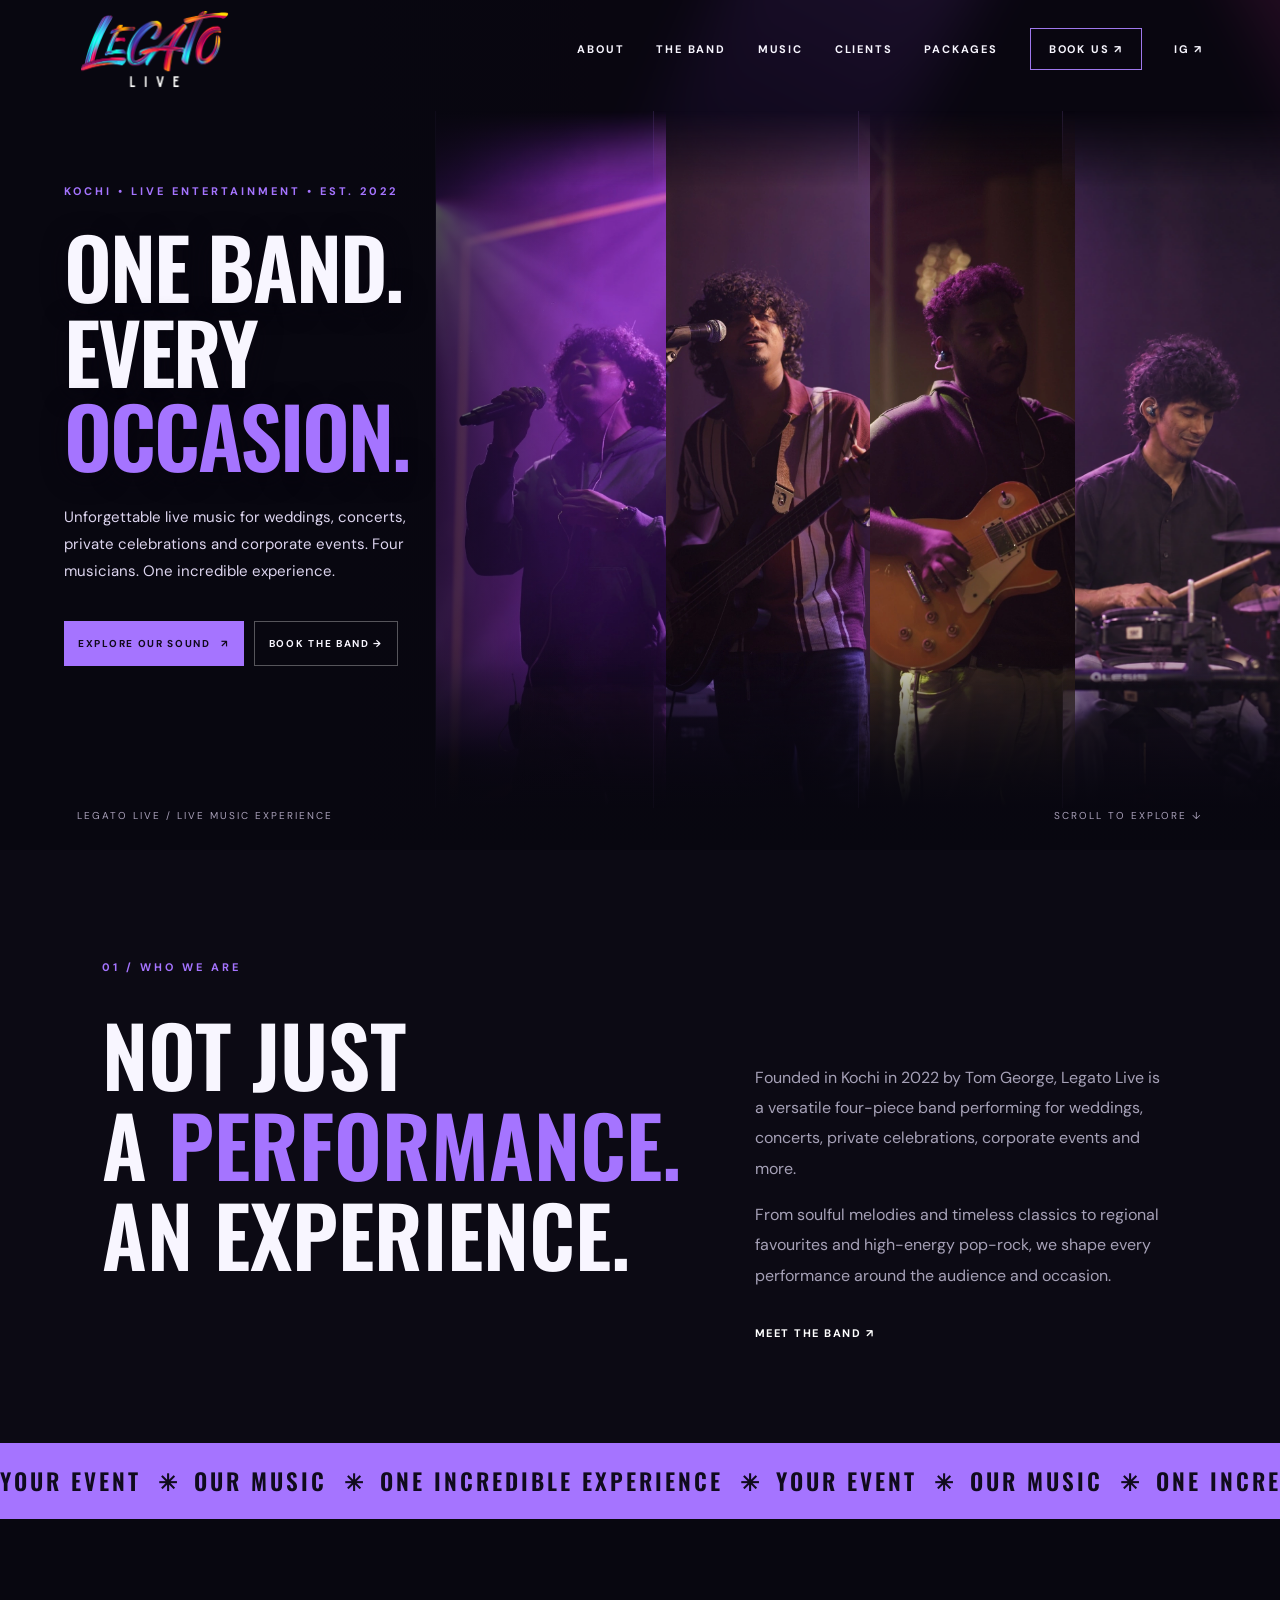
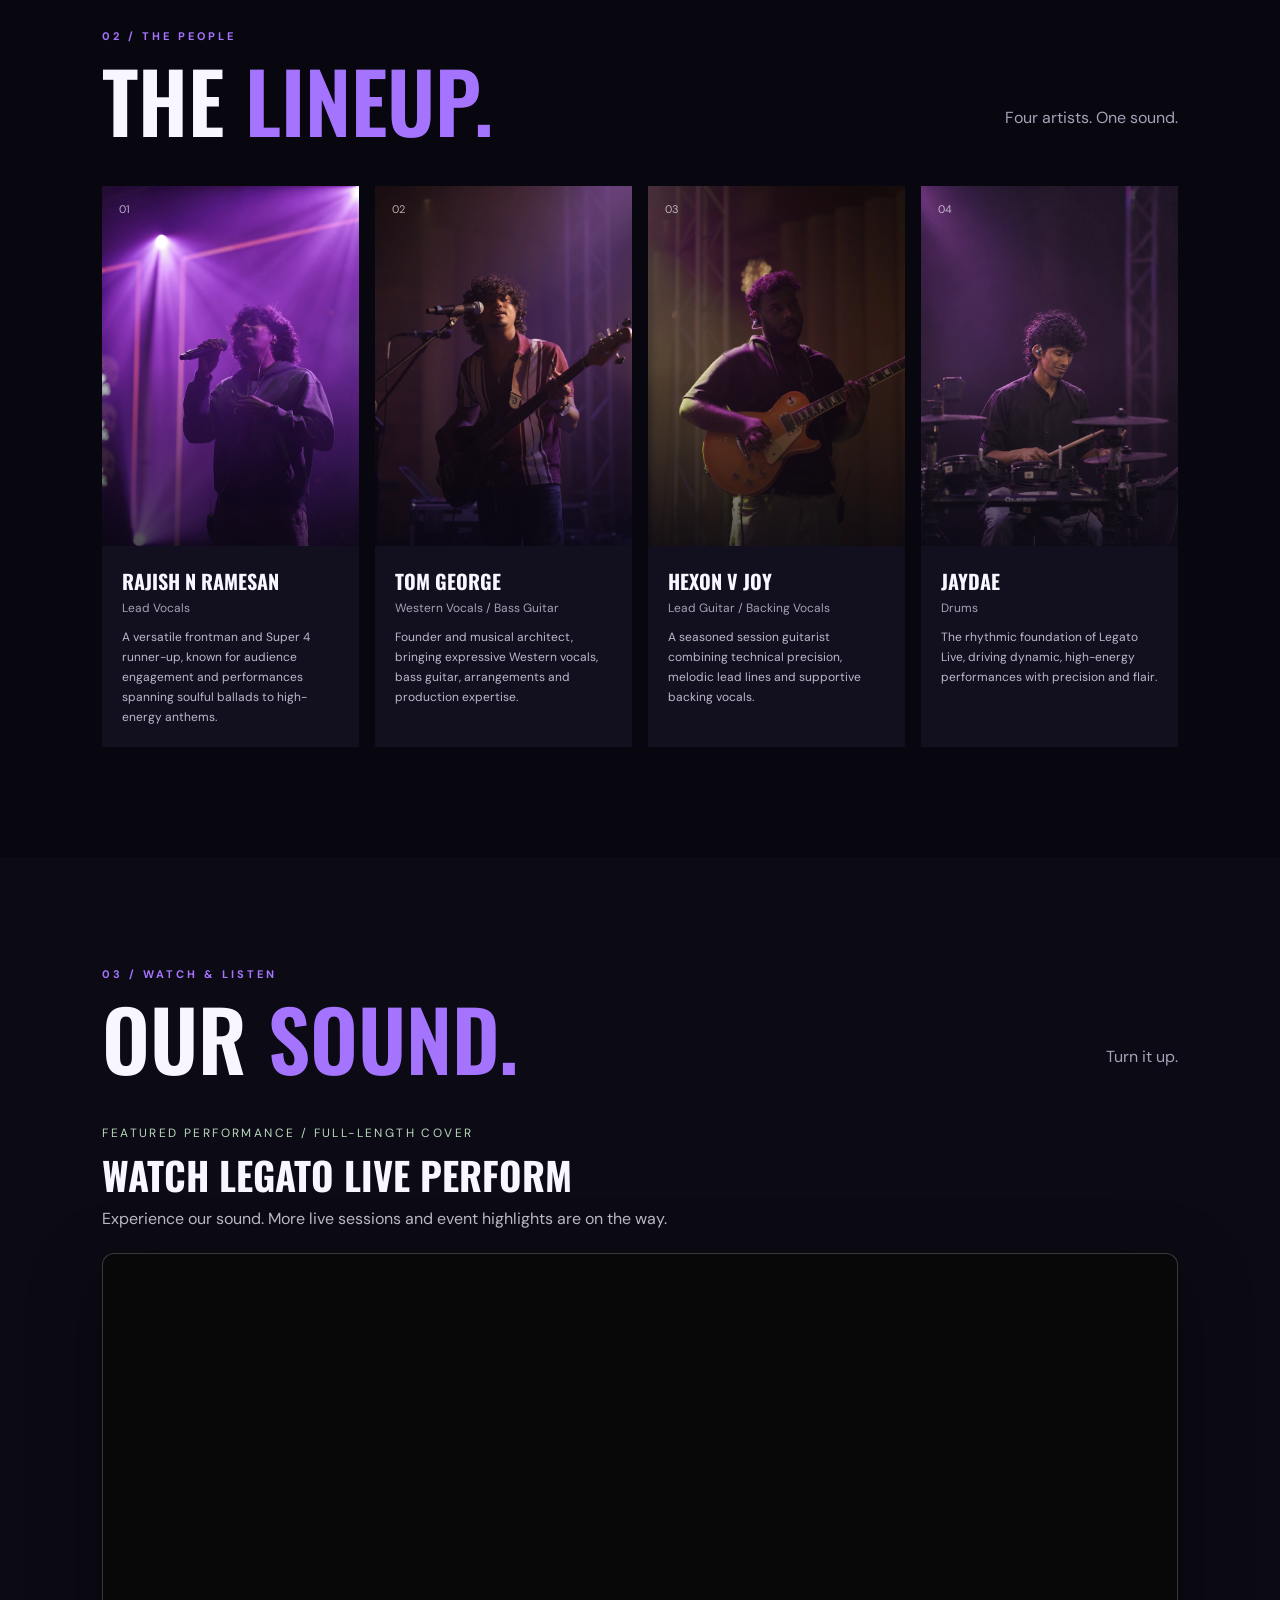
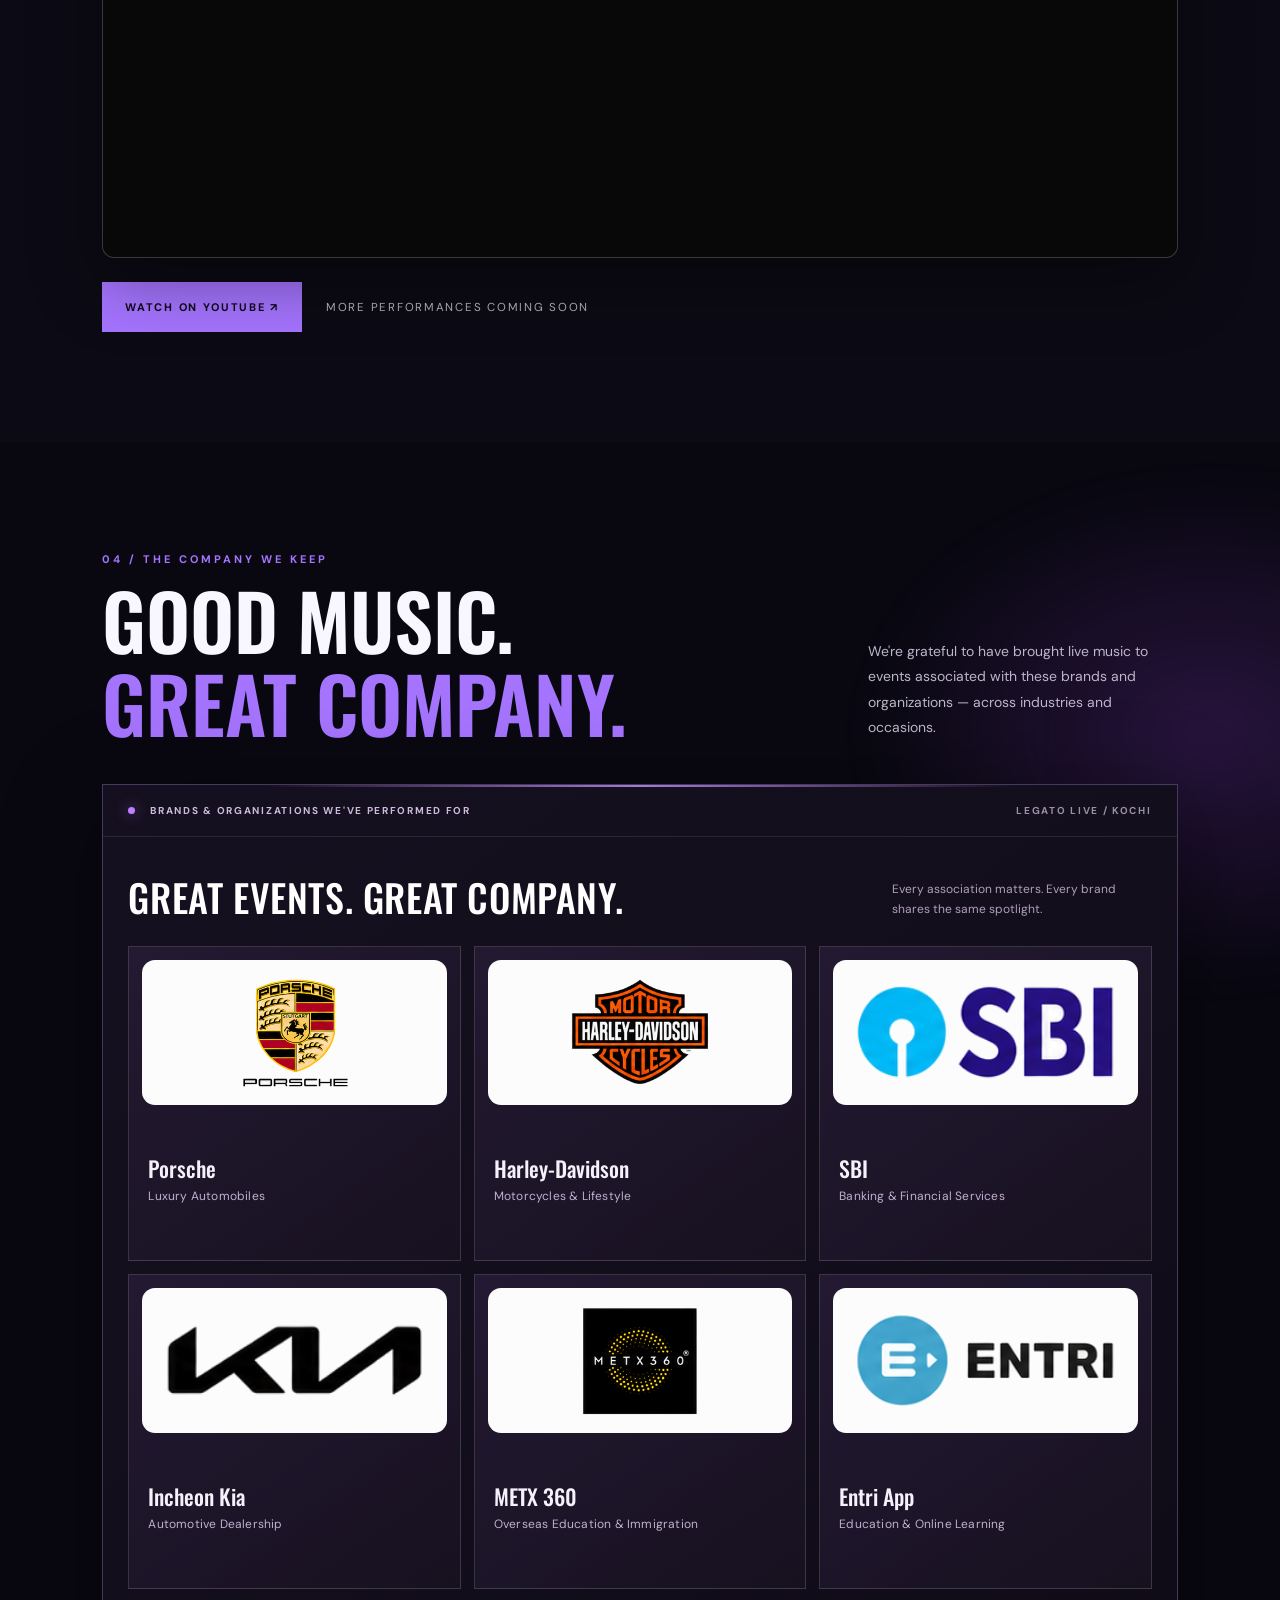
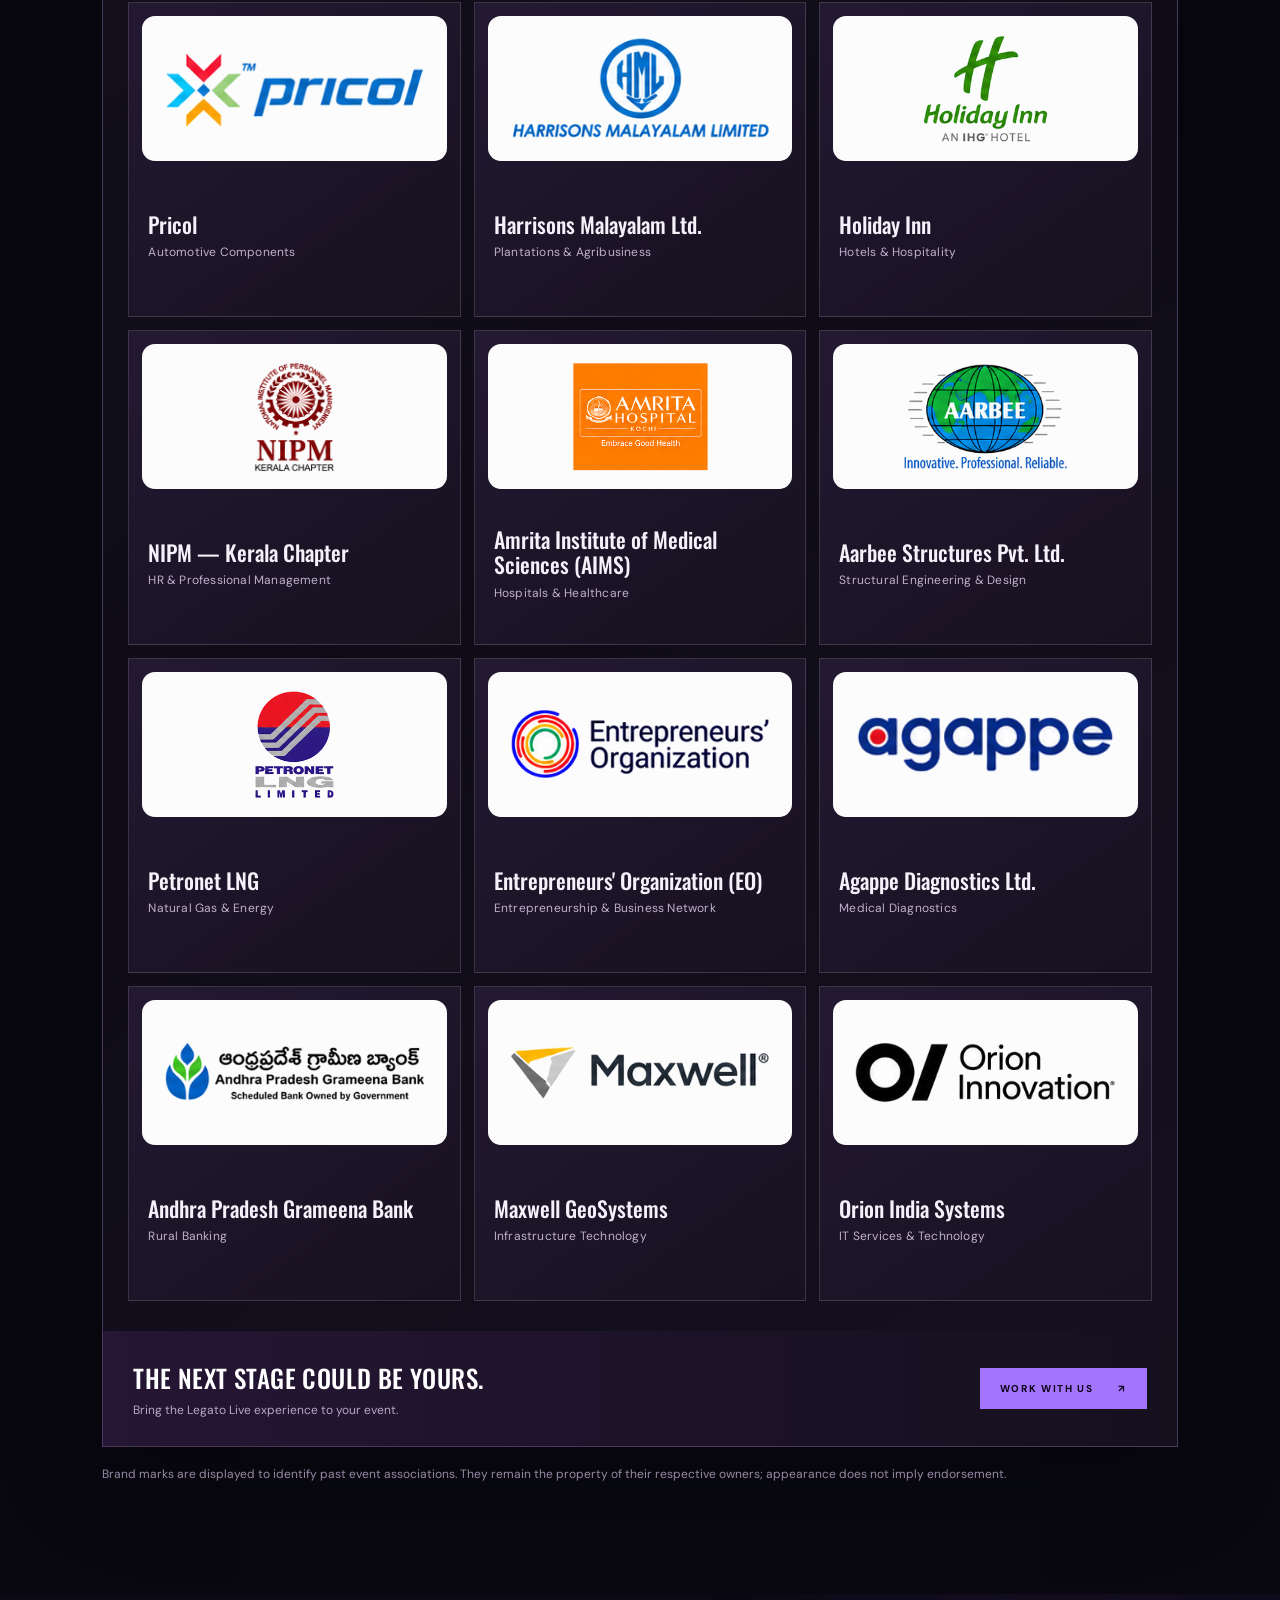
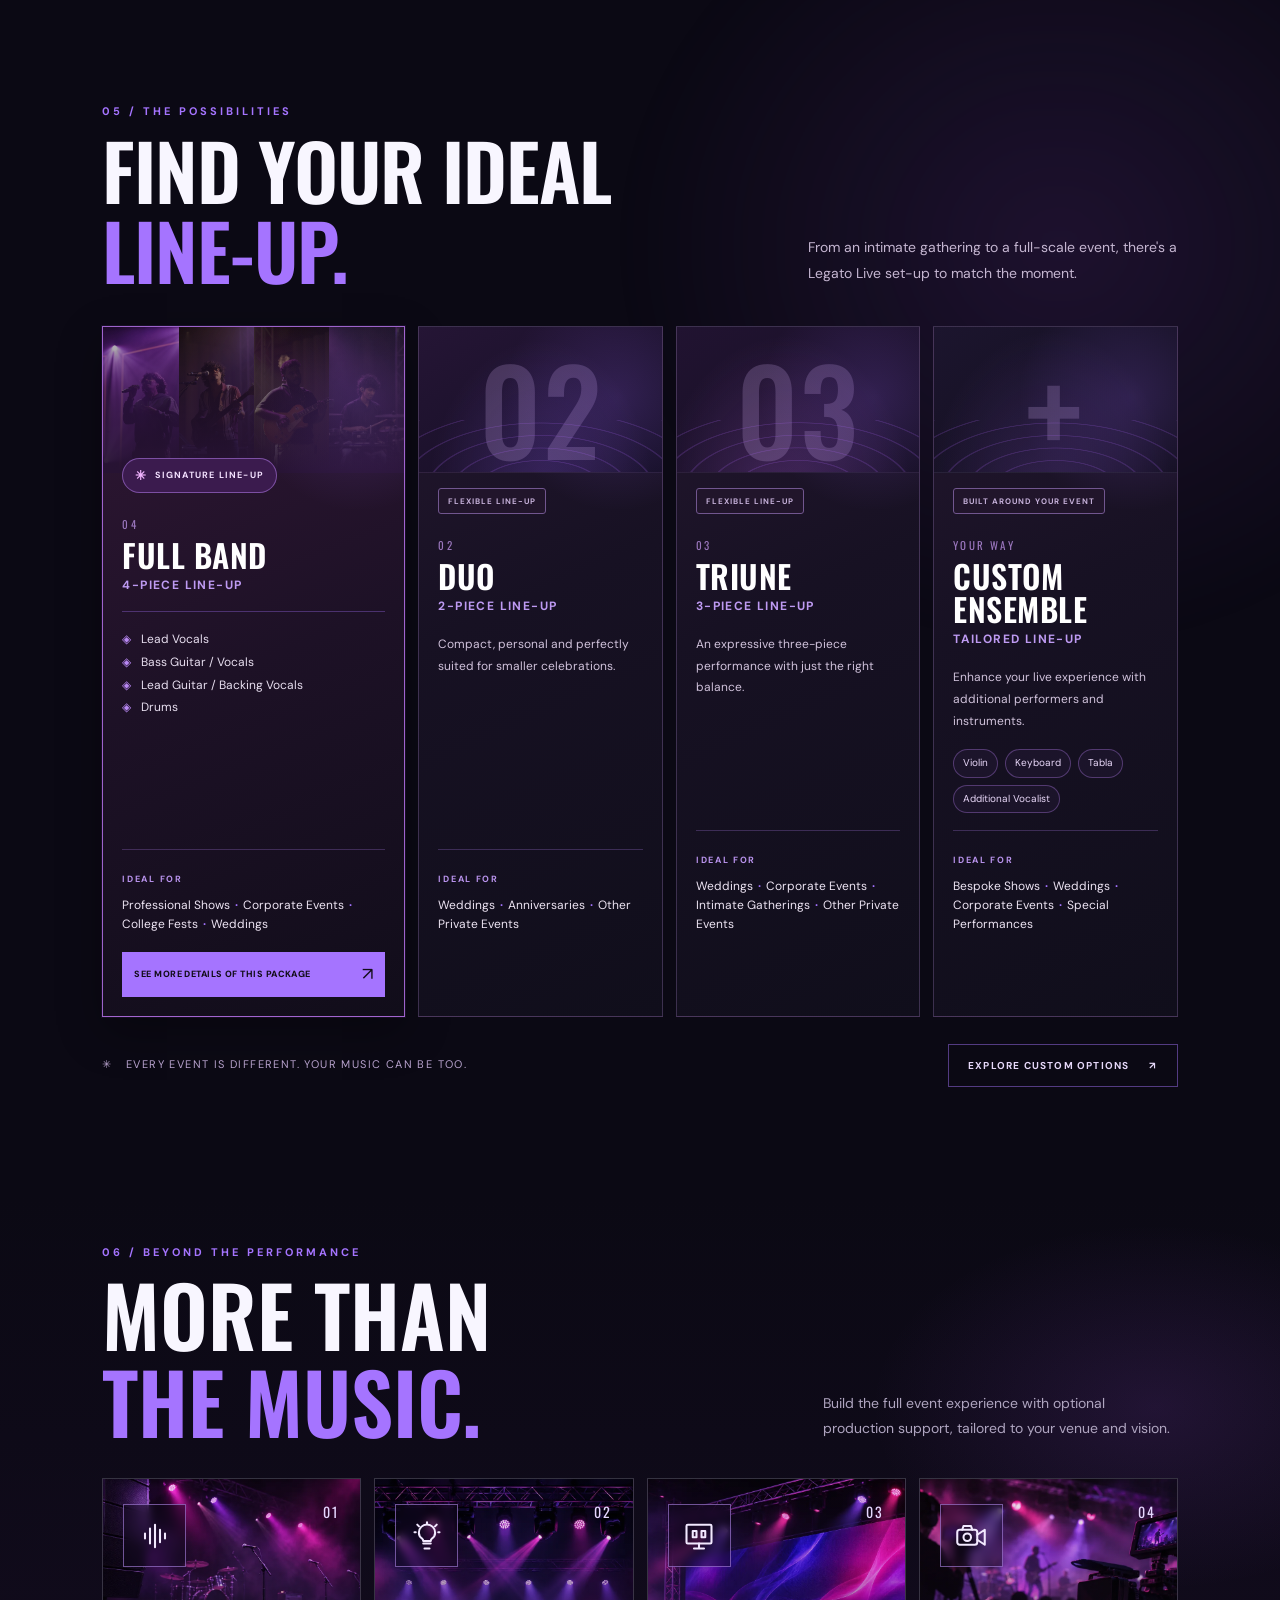
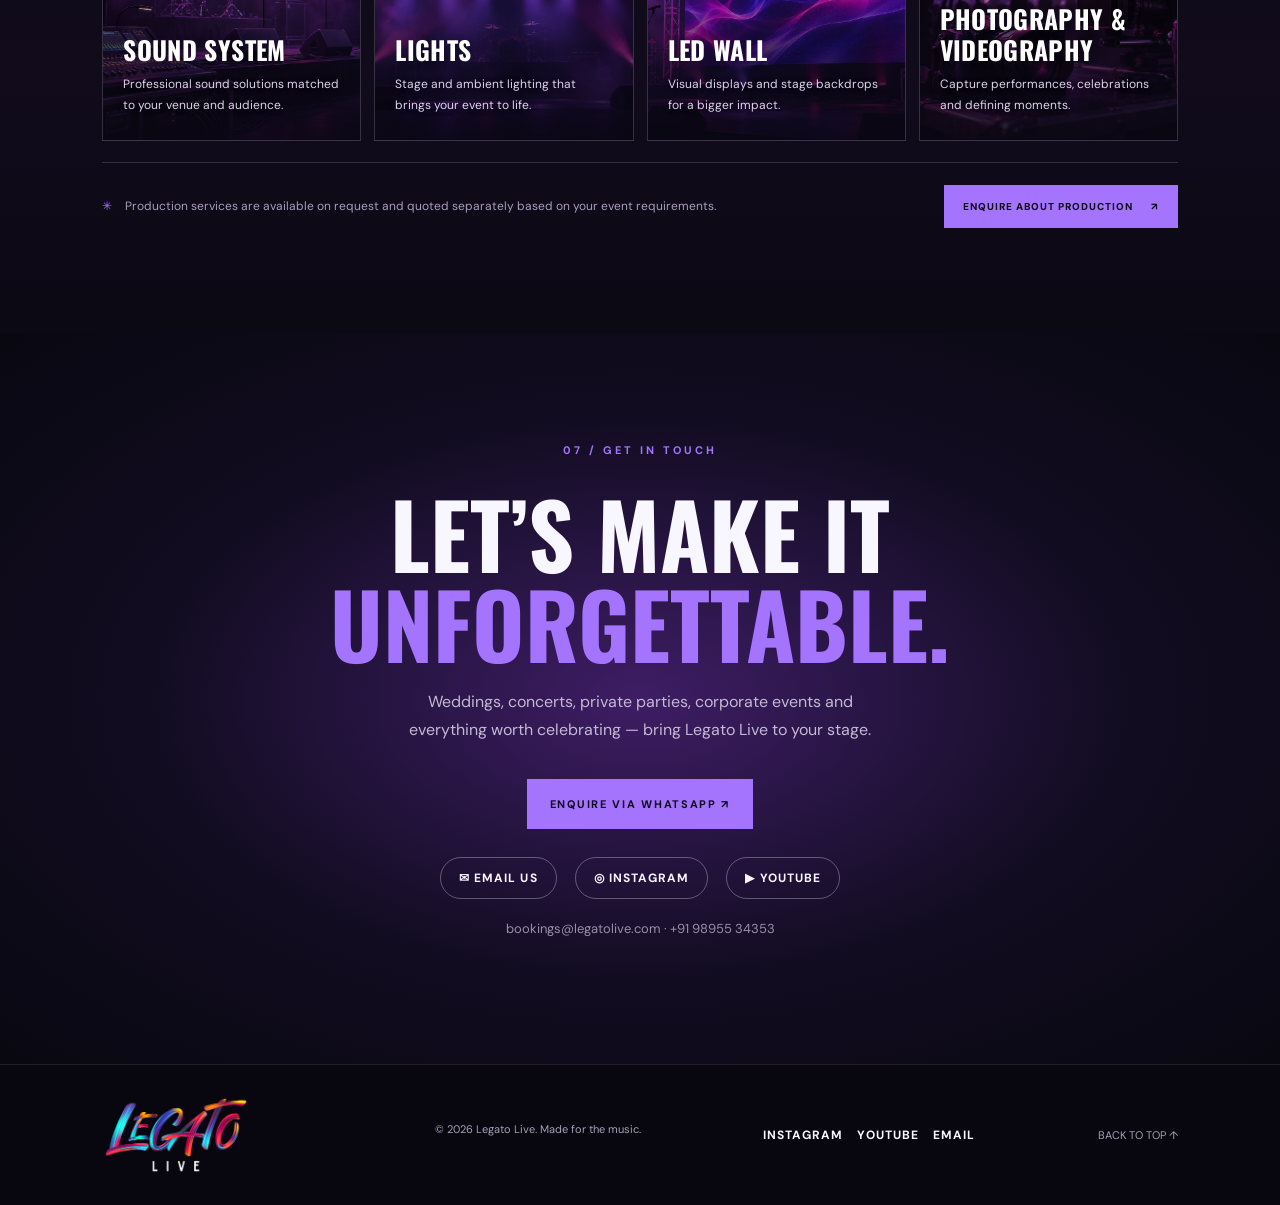
==== commit 54a54eda: "Improve Legato Live SEO and image performance" ====
--- a/index.html
+++ b/index.html
@@ -5,8 +5,72 @@
 <meta charset="utf-8"/>
 <meta content="width=device-width, initial-scale=1" name="viewport"/>
 <meta content="#080710" name="theme-color"/>
-<meta content="Legato Live is a Kochi-based live band for weddings, concerts, private celebrations, corporate events and unforgettable occasions. Book Legato Live today." name="description"/>
-<title>Legato Live | Live Music for Every Occasion</title>
+<meta name="description" content="Legato Live is a Kochi-based live band for weddings, corporate events, concerts and private celebrations. Explore our performances and flexible line-ups."/>
+<meta name="robots" content="index, follow, max-image-preview:large"/>
+<title>Legato Live | Live Band in Kochi for Weddings &amp; Events</title>
+<link rel="canonical" href="https://legatolive.com/"/>
+<link rel="icon" type="image/png" href="assets/favicon.png" sizes="64x64"/>
+<link rel="apple-touch-icon" href="assets/apple-touch-icon.png"/>
+<meta property="og:type" content="website"/>
+<meta property="og:locale" content="en_IN"/>
+<meta property="og:site_name" content="Legato Live"/>
+<meta property="og:title" content="Legato Live | Live Band in Kochi for Weddings &amp; Events"/>
+<meta property="og:description" content="Legato Live is a Kochi-based live band for weddings, corporate events, concerts and private celebrations. Explore our performances and flexible line-ups."/>
+<meta property="og:url" content="https://legatolive.com/"/>
+<meta property="og:image" content="https://legatolive.com/assets/legato-social-preview.jpg"/>
+<meta property="og:image:secure_url" content="https://legatolive.com/assets/legato-social-preview.jpg"/>
+<meta property="og:image:width" content="1200"/>
+<meta property="og:image:height" content="630"/>
+<meta property="og:image:alt" content="Legato Live, a Kochi-based four-piece live band"/>
+<meta name="twitter:card" content="summary_large_image"/>
+<meta name="twitter:title" content="Legato Live | Live Band in Kochi for Weddings &amp; Events"/>
+<meta name="twitter:description" content="Legato Live is a Kochi-based live band for weddings, corporate events, concerts and private celebrations. Explore our performances and flexible line-ups."/>
+<meta name="twitter:image" content="https://legatolive.com/assets/legato-social-preview.jpg"/>
+<script type="application/ld+json">
+{
+  "@context": "https://schema.org",
+  "@graph": [
+    {
+      "@type": "Organization",
+      "@id": "https://legatolive.com/#organization",
+      "name": "Legato Live",
+      "url": "https://legatolive.com/",
+      "logo": "https://legatolive.com/assets/legato-logo-portfolio.png",
+      "image": "https://legatolive.com/assets/legato-social-preview.jpg",
+      "description": "Kochi-based live band offering performances for weddings, corporate events, concerts and private celebrations.",
+      "foundingDate": "2022",
+      "email": "bookings@legatolive.com",
+      "telephone": "+91-9895534353",
+      "sameAs": [
+        "https://www.instagram.com/legato.wav/",
+        "https://www.youtube.com/@LegatoLive"
+      ],
+      "areaServed": {
+        "@type": "AdministrativeArea",
+        "name": "Kerala, India"
+      },
+      "contactPoint": [
+        {
+          "@type": "ContactPoint",
+          "contactType": "Bookings and event enquiries",
+          "email": "bookings@legatolive.com",
+          "telephone": "+91-9895534353"
+        }
+      ]
+    },
+    {
+      "@type": "WebSite",
+      "@id": "https://legatolive.com/#website",
+      "url": "https://legatolive.com/",
+      "name": "Legato Live",
+      "publisher": {
+        "@id": "https://legatolive.com/#organization"
+      },
+      "inLanguage": "en-IN"
+    }
+  ]
+}
+</script>
 <link href="https://fonts.googleapis.com" rel="preconnect"/>
 <link crossorigin="" href="https://fonts.gstatic.com" rel="preconnect"/>
 <link href="https://fonts.googleapis.com/css2?family=DM+Sans:wght@400;500;600;700&amp;family=Oswald:wght@400;500;600;700&amp;display=swap" rel="stylesheet"/>
--- a/style.css
+++ b/style.css
@@ -288,10 +288,10 @@
 .production-card h3{font-size:clamp(22px,2vw,30px);line-height:1.2;letter-spacing:.35px;margin:26px 0 10px;color:#fff;text-shadow:0 2px 10px rgba(0,0,0,.18)}
 .production-card p{max-width:260px;color:#ddd4ea;font-size:12px;line-height:1.75;margin:0;text-shadow:0 1px 8px rgba(0,0,0,.22)}
 .production-card-index{position:absolute;top:22px;right:21px;font-family:Oswald,sans-serif;color:#e6d7ff;font-size:14px;letter-spacing:2px;text-shadow:0 2px 8px rgba(0,0,0,.3)}
-.production-sound{--service-bg:url("assets/production/sound-system.png")}
-.production-lights{--service-bg:url("assets/production/lights.png")}
-.production-led{--service-bg:url("assets/production/led-wall.png")}
-.production-photo{--service-bg:url("assets/production/photo-video.png")}
+.production-sound{--service-bg:url("assets/production/sound-system.webp")}
+.production-lights{--service-bg:url("assets/production/lights.webp")}
+.production-led{--service-bg:url("assets/production/led-wall.webp")}
+.production-photo{--service-bg:url("assets/production/photo-video.webp")}
 .production-foot{margin-top:21px;padding:22px 0 0;display:flex;justify-content:space-between;align-items:center;gap:24px;border-top:1px solid #ffffff25}
 .production-foot p{max-width:650px;margin:0;color:#a99cbd;font-size:12px;line-height:1.8}
 .production-foot p span{color:var(--accent);margin-right:10px}
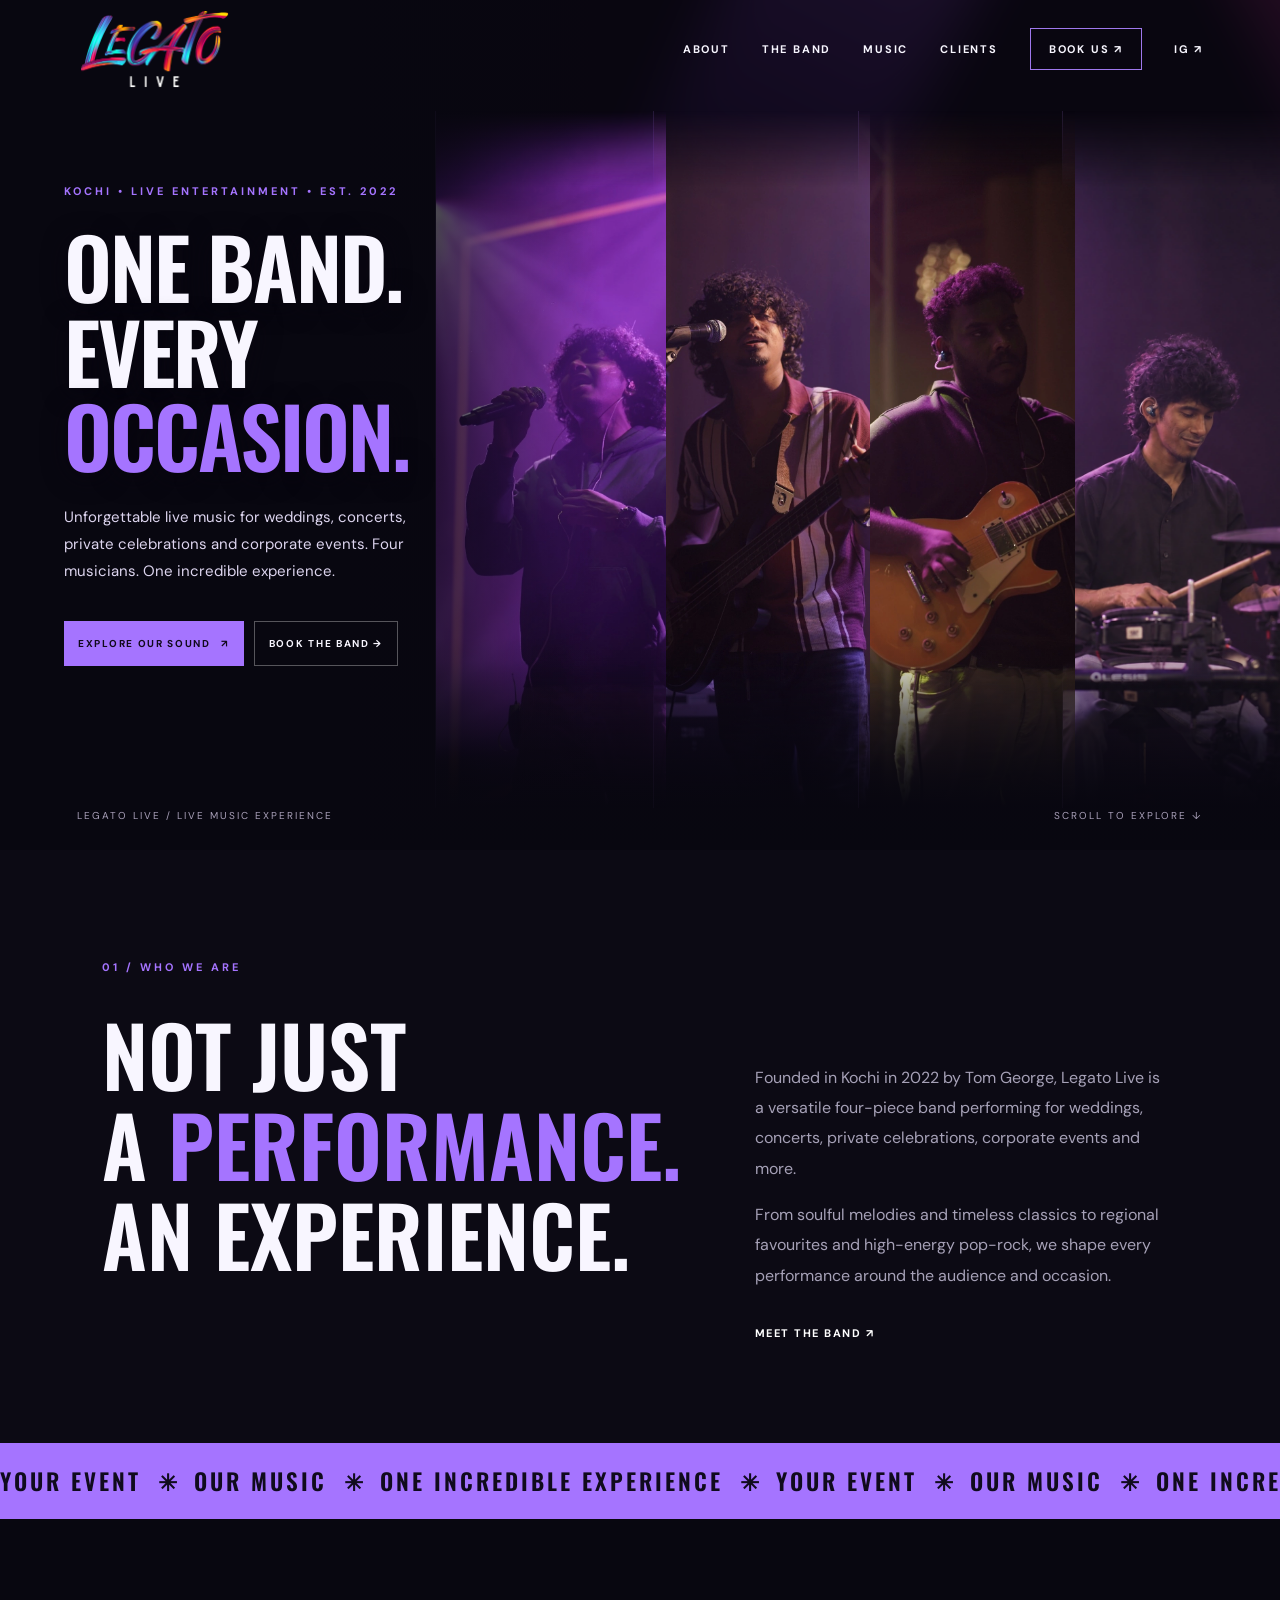
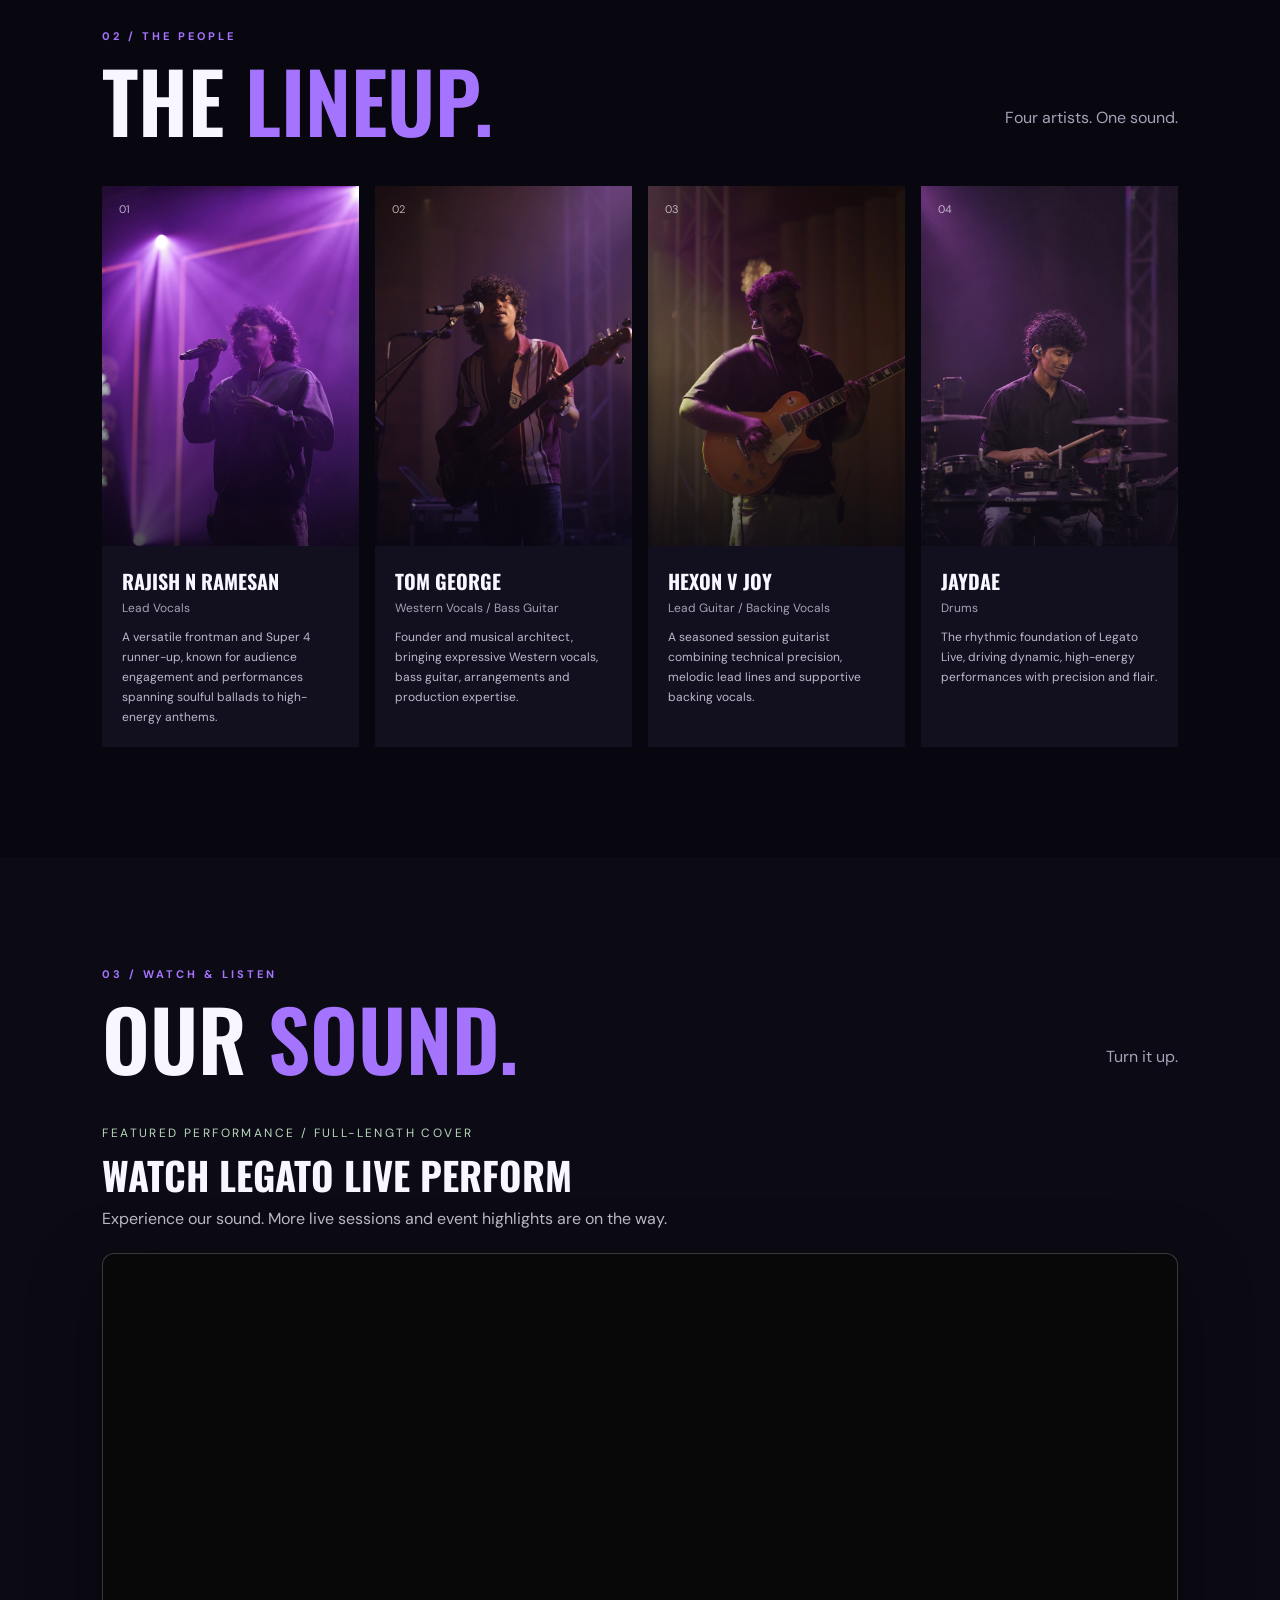
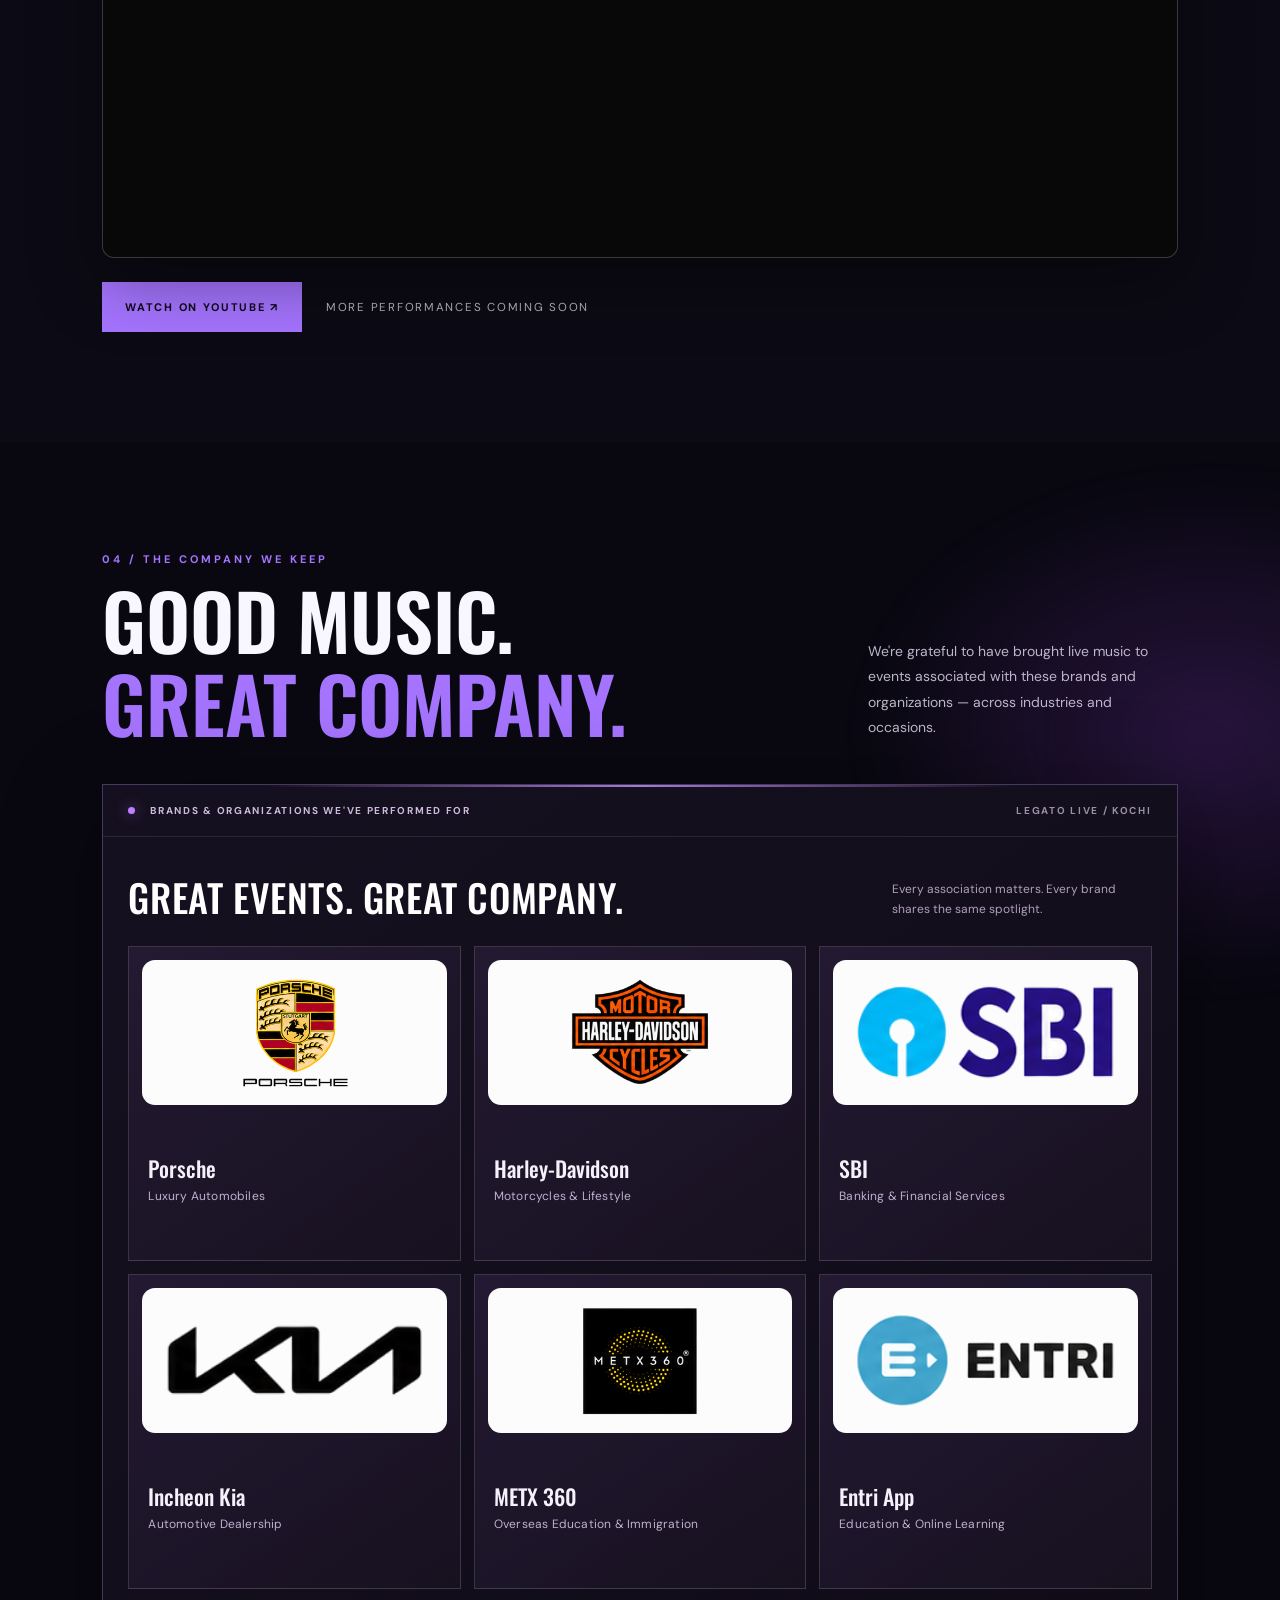
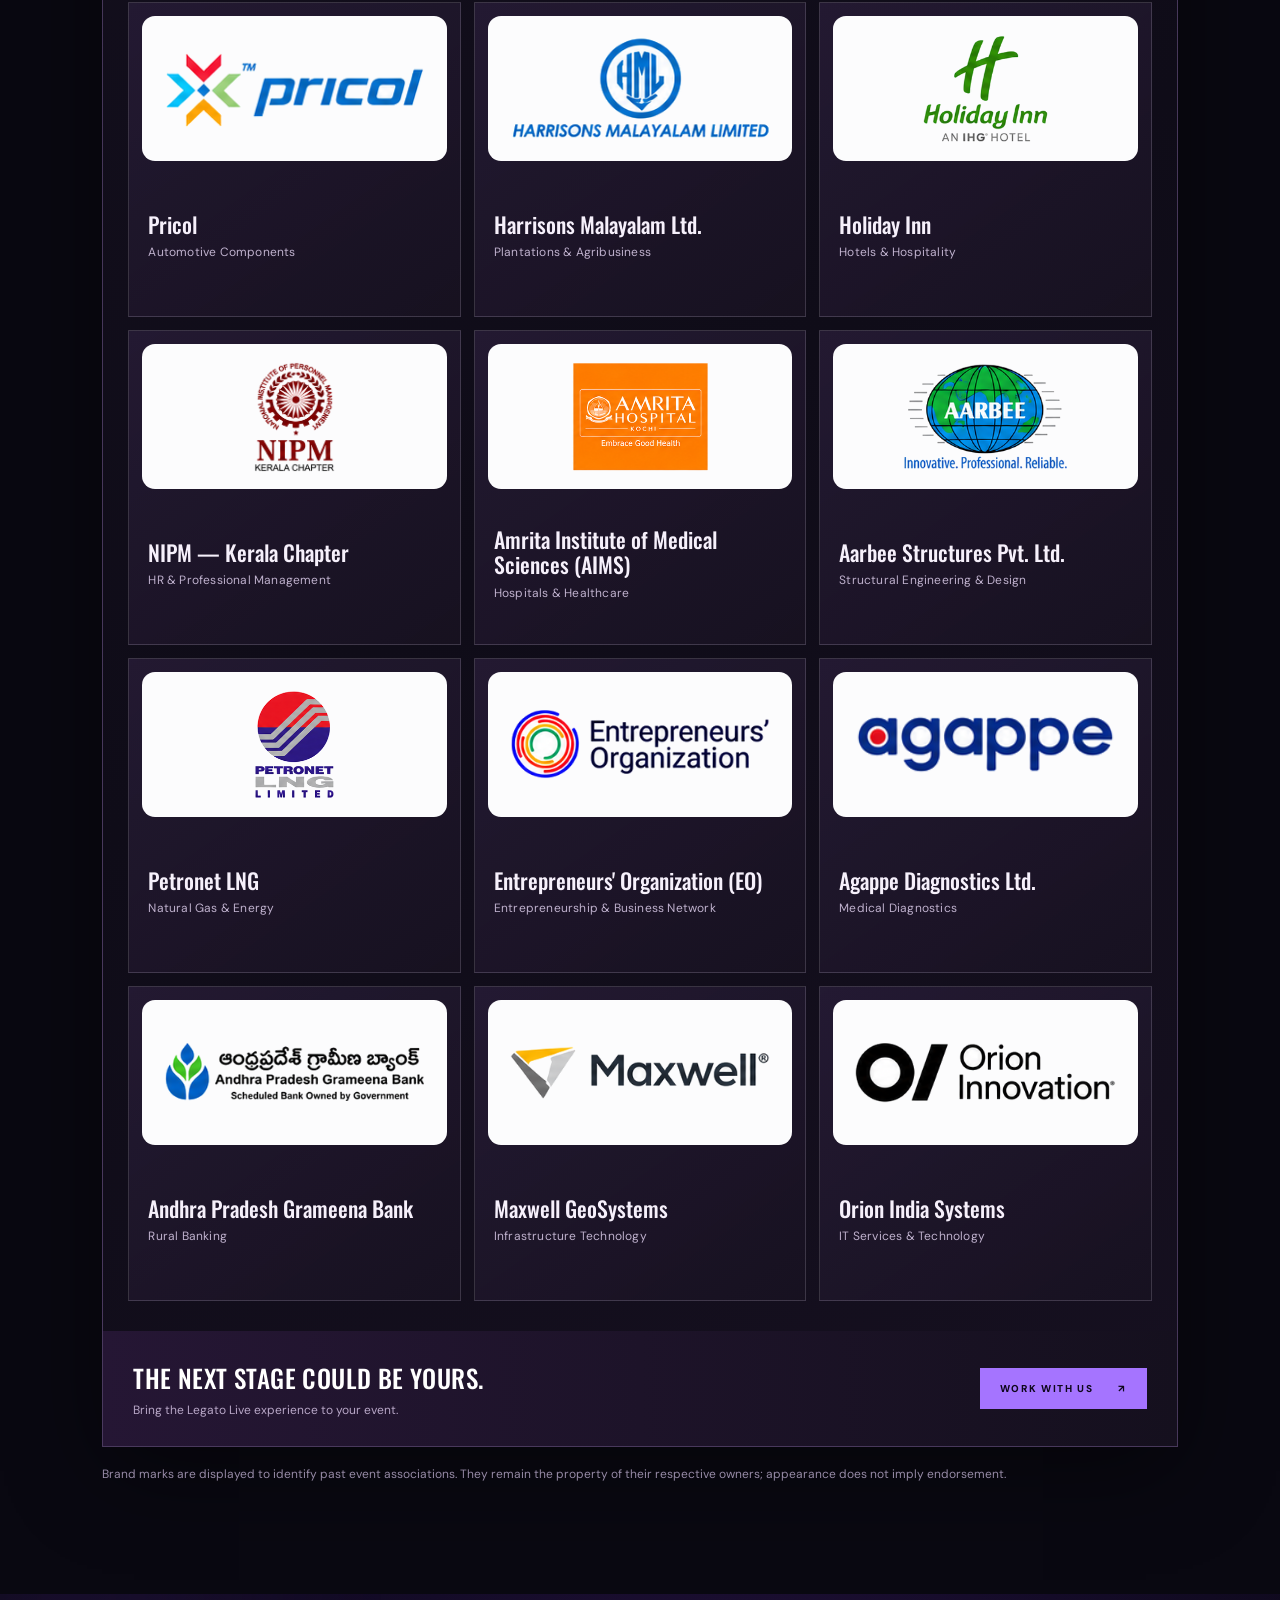
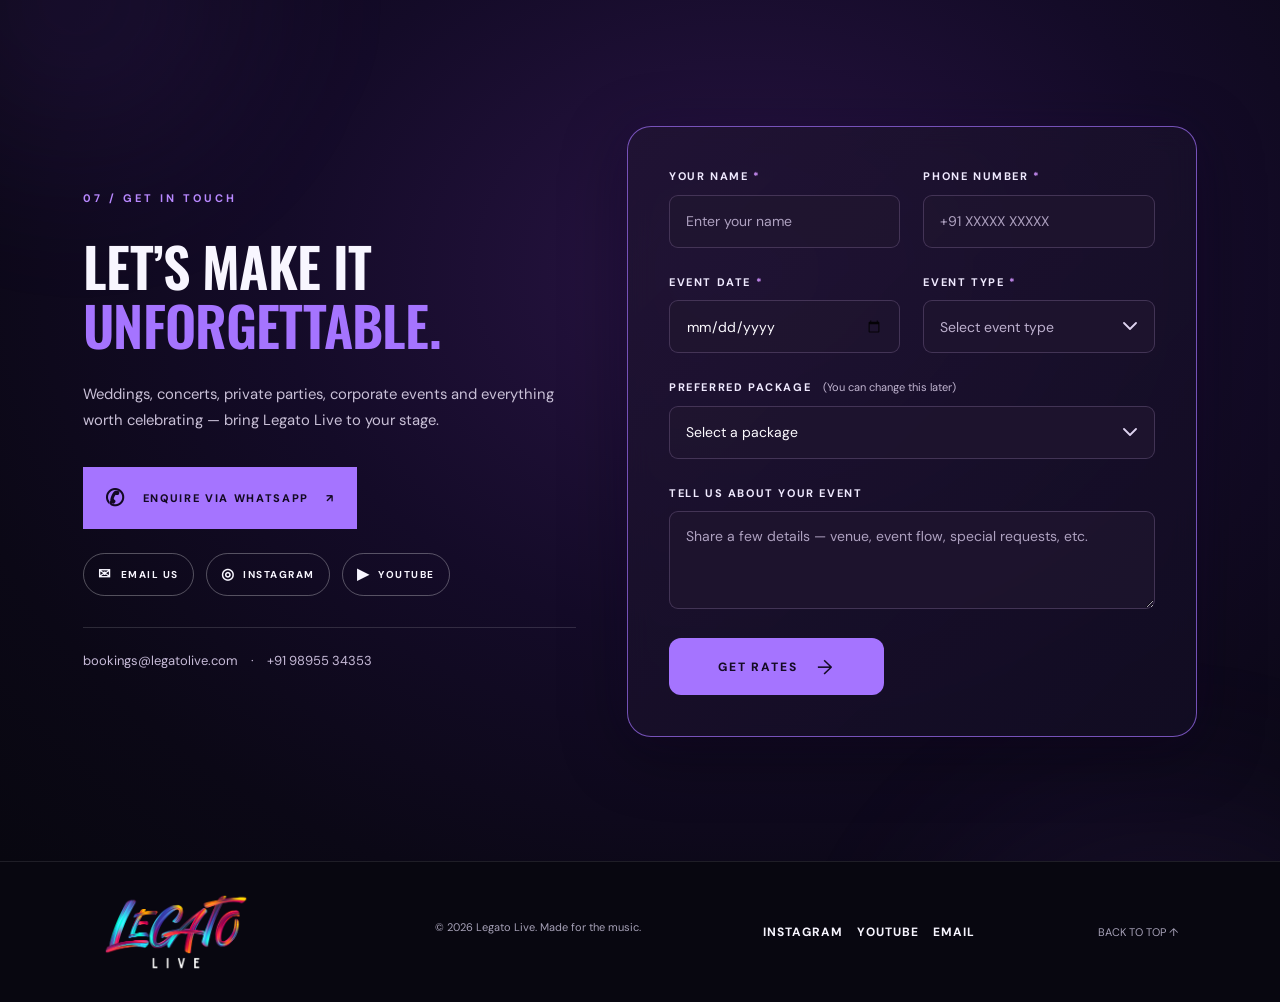
==== commit 35777dbd: "Add files via upload" ====
--- a/index.html
+++ b/index.html
@@ -5,72 +5,8 @@
 <meta charset="utf-8"/>
 <meta content="width=device-width, initial-scale=1" name="viewport"/>
 <meta content="#080710" name="theme-color"/>
-<meta name="description" content="Legato Live is a Kochi-based live band for weddings, corporate events, concerts and private celebrations. Explore our performances and flexible line-ups."/>
-<meta name="robots" content="index, follow, max-image-preview:large"/>
-<title>Legato Live | Live Band in Kochi for Weddings &amp; Events</title>
-<link rel="canonical" href="https://legatolive.com/"/>
-<link rel="icon" type="image/png" href="assets/favicon.png" sizes="64x64"/>
-<link rel="apple-touch-icon" href="assets/apple-touch-icon.png"/>
-<meta property="og:type" content="website"/>
-<meta property="og:locale" content="en_IN"/>
-<meta property="og:site_name" content="Legato Live"/>
-<meta property="og:title" content="Legato Live | Live Band in Kochi for Weddings &amp; Events"/>
-<meta property="og:description" content="Legato Live is a Kochi-based live band for weddings, corporate events, concerts and private celebrations. Explore our performances and flexible line-ups."/>
-<meta property="og:url" content="https://legatolive.com/"/>
-<meta property="og:image" content="https://legatolive.com/assets/legato-social-preview.jpg"/>
-<meta property="og:image:secure_url" content="https://legatolive.com/assets/legato-social-preview.jpg"/>
-<meta property="og:image:width" content="1200"/>
-<meta property="og:image:height" content="630"/>
-<meta property="og:image:alt" content="Legato Live, a Kochi-based four-piece live band"/>
-<meta name="twitter:card" content="summary_large_image"/>
-<meta name="twitter:title" content="Legato Live | Live Band in Kochi for Weddings &amp; Events"/>
-<meta name="twitter:description" content="Legato Live is a Kochi-based live band for weddings, corporate events, concerts and private celebrations. Explore our performances and flexible line-ups."/>
-<meta name="twitter:image" content="https://legatolive.com/assets/legato-social-preview.jpg"/>
-<script type="application/ld+json">
-{
-  "@context": "https://schema.org",
-  "@graph": [
-    {
-      "@type": "Organization",
-      "@id": "https://legatolive.com/#organization",
-      "name": "Legato Live",
-      "url": "https://legatolive.com/",
-      "logo": "https://legatolive.com/assets/legato-logo-portfolio.png",
-      "image": "https://legatolive.com/assets/legato-social-preview.jpg",
-      "description": "Kochi-based live band offering performances for weddings, corporate events, concerts and private celebrations.",
-      "foundingDate": "2022",
-      "email": "bookings@legatolive.com",
-      "telephone": "+91-9895534353",
-      "sameAs": [
-        "https://www.instagram.com/legato.wav/",
-        "https://www.youtube.com/@LegatoLive"
-      ],
-      "areaServed": {
-        "@type": "AdministrativeArea",
-        "name": "Kerala, India"
-      },
-      "contactPoint": [
-        {
-          "@type": "ContactPoint",
-          "contactType": "Bookings and event enquiries",
-          "email": "bookings@legatolive.com",
-          "telephone": "+91-9895534353"
-        }
-      ]
-    },
-    {
-      "@type": "WebSite",
-      "@id": "https://legatolive.com/#website",
-      "url": "https://legatolive.com/",
-      "name": "Legato Live",
-      "publisher": {
-        "@id": "https://legatolive.com/#organization"
-      },
-      "inLanguage": "en-IN"
-    }
-  ]
-}
-</script>
+<meta content="Legato Live is a Kochi-based live band for weddings, concerts, private celebrations, corporate events and unforgettable occasions. Book Legato Live today." name="description"/>
+<title>Legato Live | Live Music for Every Occasion</title>
 <link href="https://fonts.googleapis.com" rel="preconnect"/>
 <link crossorigin="" href="https://fonts.gstatic.com" rel="preconnect"/>
 <link href="https://fonts.googleapis.com/css2?family=DM+Sans:wght@400;500;600;700&amp;family=Oswald:wght@400;500;600;700&amp;display=swap" rel="stylesheet"/>
@@ -83,7 +19,7 @@
 <a aria-label="Legato Live home" class="brand" href="#home"><img alt="Legato Live" src="assets/legato-logo-portfolio.png"/></a>
 <button aria-expanded="false" aria-label="Open navigation" class="menu-toggle" id="menuToggle">☰</button>
 <nav aria-label="Main navigation" id="navigation">
-<a href="#about">ABOUT</a><a href="#members">THE BAND</a><a href="#music">MUSIC</a><a href="#clients">CLIENTS</a><a href="#packages">PACKAGES</a><a class="nav-book" href="#contact">BOOK US ↗</a>
+<a href="#about">ABOUT</a><a href="#members">THE BAND</a><a href="#music">MUSIC</a><a href="#clients">CLIENTS</a><a class="nav-book" href="#contact">BOOK US ↗</a>
 <a aria-label="Legato Live on Instagram" class="nav-social" href="https://www.instagram.com/legato.wav/" rel="noopener noreferrer" target="_blank">IG ↗</a></nav>
 </header>
 <main>
@@ -278,126 +214,83 @@
 </div>
 <p class="clients-draft-note reveal">Brand marks are displayed to identify past event associations. They remain the property of their respective owners; appearance does not imply endorsement.</p>
 </section>
-
-<section class="packages section" id="packages" aria-labelledby="packages-title">
-  <div class="packages-halo" aria-hidden="true"></div>
-  <div class="section-heading packages-heading reveal">
-    <div>
-      <p class="section-label">05 / THE POSSIBILITIES</p>
-      <h2 id="packages-title">FIND YOUR IDEAL<br/><span>LINE-UP.</span></h2>
+<section class="contact section" id="contact" aria-labelledby="contact-heading">
+  <div class="contact-glow contact-glow-one" aria-hidden="true"></div>
+  <div class="contact-glow contact-glow-two" aria-hidden="true"></div>
+  <div class="contact-grid">
+    <div class="contact-intro reveal">
+      <p class="section-label">07 / GET IN TOUCH</p>
+      <h2 id="contact-heading">LET’S MAKE IT<br/><em>UNFORGETTABLE.</em></h2>
+      <p class="contact-description">Weddings, concerts, private parties, corporate events and everything worth celebrating — bring Legato Live to your stage.</p>
+      <a class="contact-whatsapp" href="https://wa.me/919895534353?text=Hi%20Legato%20Live%21%20I%27m%20interested%20in%20booking%20your%20band%20for%20an%20event.%20Could%20you%20share%20details%3F" target="_blank" rel="noopener noreferrer"><span class="contact-button-icon" aria-hidden="true">✆</span>ENQUIRE VIA WHATSAPP <span aria-hidden="true">↗</span></a>
+      <div class="contact-socials">
+        <a href="mailto:bookings@legatolive.com?subject=Legato%20Live%20Booking%20Enquiry"><span aria-hidden="true">✉</span> EMAIL US</a>
+        <a href="https://www.instagram.com/legato.wav/" rel="noopener noreferrer" target="_blank"><span aria-hidden="true">◎</span> INSTAGRAM</a>
+        <a href="https://www.youtube.com/@LegatoLive" rel="noopener noreferrer" target="_blank"><span aria-hidden="true">▶</span> YOUTUBE</a>
+      </div>
+      <div class="contact-direct"><a href="mailto:bookings@legatolive.com">bookings@legatolive.com</a><span aria-hidden="true">·</span><a href="tel:+919895534353">+91 98955 34353</a></div>
     </div>
-    <p>From an intimate gathering to a full-scale event, there's a Legato Live set-up to match the moment.</p>
-  </div>
-  <div class="packages-grid">
-    <article class="package-card package-signature reveal" aria-labelledby="package-full-title">
-      <div class="package-photo-strip" aria-hidden="true">
-        <img src="assets/lead-vocalist.webp" alt="" loading="lazy"/>
-        <img src="assets/vocalist-bassist.webp" alt="" loading="lazy"/>
-        <img src="assets/lead-guitarist.webp" alt="" loading="lazy"/>
-        <img src="assets/drummer.webp" alt="" loading="lazy"/>
+    <form class="rate-form reveal" id="rateEnquiryForm" action="https://formsubmit.co/bookings@legatolive.com" method="POST" aria-label="Request Legato Live package rates">
+      <input type="hidden" name="_subject" value="New Legato Live package rates enquiry"/>
+      <input type="hidden" name="_template" value="table"/>
+      <input type="hidden" name="_captcha" value="false"/>
+      <input type="hidden" name="source" value="legatolive.com — Get Rates form"/>
+      <div class="rate-honeypot" aria-hidden="true"><label for="rateWebsite">Leave this empty</label><input id="rateWebsite" type="text" name="_honey" tabindex="-1" autocomplete="off"/></div>
+      <div class="rate-form-grid">
+        <div class="rate-field">
+          <label for="rateName">YOUR NAME <span class="rate-required">*</span></label>
+          <input id="rateName" name="Name" type="text" placeholder="Enter your name" autocomplete="name" maxlength="100" required/>
+        </div>
+        <div class="rate-field">
+          <label for="ratePhone">PHONE NUMBER <span class="rate-required">*</span></label>
+          <input id="ratePhone" name="Phone number" type="tel" inputmode="tel" placeholder="+91 XXXXX XXXXX" autocomplete="tel" minlength="10" maxlength="22" title="Enter a valid phone number" required/>
+        </div>
+        <div class="rate-field">
+          <label for="rateDate">EVENT DATE <span class="rate-required">*</span></label>
+          <input id="rateDate" name="Event date" type="date" lang="en-IN" required/>
+        </div>
+        <div class="rate-field">
+          <label for="rateEvent">EVENT TYPE <span class="rate-required">*</span></label>
+          <select id="rateEvent" name="Event type" required>
+            <option value="" selected disabled>Select event type</option>
+            <option>Wedding / Reception</option>
+            <option>Engagement / Sangeet</option>
+            <option>Corporate Event</option>
+            <option>Private Party</option>
+            <option>Birthday Celebration</option>
+            <option>Concert / Music Festival</option>
+            <option>College / Campus Event</option>
+            <option>Public / Cultural Event</option>
+            <option>Other</option>
+          </select>
+        </div>
+        <div class="rate-field rate-field-full" id="rateOtherWrap" hidden>
+          <label for="rateOther">SPECIFY EVENT TYPE <span class="rate-required">*</span></label>
+          <input id="rateOther" name="Other event type" type="text" placeholder="What kind of event are you planning?" maxlength="100"/>
+        </div>
+        <div class="rate-field rate-field-full">
+          <label for="ratePackage">PREFERRED PACKAGE <span class="rate-label-hint">(You can change this later)</span></label>
+          <select id="ratePackage" name="Preferred package">
+            <option value="" selected>Select a package</option>
+            <option>Signature Package — Full Band (4-Piece)</option>
+            <option>Duo — 2-Piece</option>
+            <option>Triune — 3-Piece</option>
+            <option>Customized Package</option>
+            <option>Not Sure Yet</option>
+          </select>
+        </div>
+        <div class="rate-field rate-field-full">
+          <label for="rateMessage">TELL US ABOUT YOUR EVENT</label>
+          <textarea id="rateMessage" name="Event details" rows="3" maxlength="1500" placeholder="Share a few details — venue, event flow, special requests, etc."></textarea>
+        </div>
       </div>
-      <div class="package-card-content">
-        <span class="package-tag"><span aria-hidden="true">✳</span> SIGNATURE LINE-UP</span>
-        <div class="package-name"><span class="package-num">04</span><h3 id="package-full-title">FULL BAND</h3><p>4-PIECE LINE-UP</p></div>
-        <ul class="package-members">
-          <li><span aria-hidden="true">◈</span> Lead Vocals</li>
-          <li><span aria-hidden="true">◈</span> Bass Guitar / Vocals</li>
-          <li><span aria-hidden="true">◈</span> Lead Guitar / Backing Vocals</li>
-          <li><span aria-hidden="true">◈</span> Drums</li>
-        </ul>
-        <div class="package-fit"><span>IDEAL FOR</span><p>Professional Shows <b>·</b> Corporate Events <b>·</b> College Fests <b>·</b> Weddings</p></div>
-        <button class="package-detail-btn package-detail-featured" type="button" data-package="full" aria-label="See more details of the Full Band package">SEE MORE DETAILS OF THIS PACKAGE <span aria-hidden="true">↗</span></button>
+      <div class="rate-form-actions">
+        <button type="submit" class="rate-submit" id="rateSubmit">GET RATES <span aria-hidden="true">→</span></button>
+        <p id="rateFormStatus" class="rate-form-status" aria-live="polite" role="status" hidden></p>
       </div>
-    </article>
-
-    <article class="package-card package-duo reveal" aria-labelledby="package-duo-title">
-      <div class="package-stage-art" aria-hidden="true"><span class="package-art-number">02</span><div class="package-wave package-wave-2"></div></div>
-      <div class="package-card-content">
-        <span class="package-tag package-tag-subtle">FLEXIBLE LINE-UP</span>
-        <div class="package-name"><span class="package-num">02</span><h3 id="package-duo-title">DUO</h3><p>2-PIECE LINE-UP</p></div>
-        <p class="package-description">Compact, personal and perfectly suited for smaller celebrations.</p>
-        <div class="package-fit"><span>IDEAL FOR</span><p>Weddings <b>·</b> Anniversaries <b>·</b> Other Private Events</p></div>
-        <button class="package-detail-btn" type="button" data-package="duo" aria-label="See more details of the Duo package">SEE MORE DETAILS OF THIS PACKAGE <span aria-hidden="true">↗</span></button>
-      </div>
-    </article>
-
-    <article class="package-card package-triune reveal" aria-labelledby="package-triune-title">
-      <div class="package-stage-art" aria-hidden="true"><span class="package-art-number">03</span><div class="package-wave package-wave-3"></div></div>
-      <div class="package-card-content">
-        <span class="package-tag package-tag-subtle">FLEXIBLE LINE-UP</span>
-        <div class="package-name"><span class="package-num">03</span><h3 id="package-triune-title">TRIUNE</h3><p>3-PIECE LINE-UP</p></div>
-        <p class="package-description">An expressive three-piece performance with just the right balance.</p>
-        <div class="package-fit"><span>IDEAL FOR</span><p>Weddings <b>·</b> Corporate Events <b>·</b> Intimate Gatherings <b>·</b> Other Private Events</p></div>
-        <button class="package-detail-btn" type="button" data-package="triune" aria-label="See more details of the Triune package">SEE MORE DETAILS OF THIS PACKAGE <span aria-hidden="true">↗</span></button>
-      </div>
-    </article>
-
-    <article class="package-card package-custom reveal" aria-labelledby="package-custom-title">
-      <div class="package-stage-art" aria-hidden="true"><span class="package-art-number">+</span><div class="package-wave package-wave-4"></div></div>
-      <div class="package-card-content">
-        <span class="package-tag package-tag-subtle">BUILT AROUND YOUR EVENT</span>
-        <div class="package-name"><span class="package-num">YOUR WAY</span><h3 id="package-custom-title">CUSTOM ENSEMBLE</h3><p>TAILORED LINE-UP</p></div>
-        <p class="package-description">Enhance your live experience with additional performers and instruments.</p>
-        <div class="package-addons" aria-label="Available additions">
-          <span>Violin</span><span>Keyboard</span><span>Tabla</span><span>Additional Vocalist</span>
-        </div>
-        <div class="package-fit"><span>IDEAL FOR</span><p>Bespoke Shows <b>·</b> Weddings <b>·</b> Corporate Events <b>·</b> Special Performances</p></div>
-        <button class="package-detail-btn" type="button" data-package="custom" aria-label="See more details of the Custom Ensemble package">SEE MORE DETAILS OF THIS PACKAGE <span aria-hidden="true">↗</span></button>
-      </div>
-    </article>
-  </div>
-  <div class="packages-bottom reveal"><span>✳ &nbsp; EVERY EVENT IS DIFFERENT. YOUR MUSIC CAN BE TOO.</span><button class="packages-bottom-link" type="button" data-package="custom">EXPLORE CUSTOM OPTIONS <span aria-hidden="true">↗</span></button></div>
-</section>
-
-<section class="production-section section" id="production" aria-labelledby="production-title">
-  <div class="production-heading reveal">
-    <div><p class="section-label">06 / BEYOND THE PERFORMANCE</p><h2 id="production-title">MORE THAN<br/><span>THE MUSIC.</span></h2></div>
-    <p>Build the full event experience with optional production support, tailored to your venue and vision.</p>
-  </div>
-  <div class="production-grid" aria-label="Additional event production services">
-    <article class="production-card production-sound reveal">
-      <div class="production-card-icon"><svg width="30" height="30" viewBox="0 0 24 24" fill="none" stroke="currentColor" stroke-width="1.65" stroke-linecap="round" stroke-linejoin="round" aria-hidden="true"><path d="M4 10v4M8 6v12M12 3v18M16 7v10M20 10v4"/></svg></div>
-      <div><h3>SOUND SYSTEM</h3><p>Professional sound solutions matched to your venue and audience.</p></div>
-      <span class="production-card-index">01</span>
-    </article>
-    <article class="production-card production-lights reveal">
-      <div class="production-card-icon"><svg width="30" height="30" viewBox="0 0 24 24" fill="none" stroke="currentColor" stroke-width="1.65" stroke-linecap="round" stroke-linejoin="round" aria-hidden="true"><path d="M9 18h6M10 22h4M8 14c-1.5-1.1-2.5-2.6-2.5-4.7a6.5 6.5 0 1 1 13 0c0 2.1-1 3.6-2.5 4.7-.8.7-1 1.5-1 2H9c0-.5-.2-1.3-1-2Z"/><path d="M12 1v1M3 9H2M22 9h-1M4.2 2.9l1.4 1.4M19.8 2.9l-1.4 1.4"/></svg></div>
-      <div><h3>LIGHTS</h3><p>Stage and ambient lighting that brings your event to life.</p></div>
-      <span class="production-card-index">02</span>
-    </article>
-    <article class="production-card production-led reveal">
-      <div class="production-card-icon"><svg width="30" height="30" viewBox="0 0 24 24" fill="none" stroke="currentColor" stroke-width="1.65" stroke-linecap="round" stroke-linejoin="round" aria-hidden="true"><rect x="2" y="3" width="20" height="15" rx="1"/><path d="M8 22h8M12 18v4M7 8h3v5H7zM14 8h3v5h-3z"/></svg></div>
-      <div><h3>LED WALL</h3><p>Visual displays and stage backdrops for a bigger impact.</p></div>
-      <span class="production-card-index">03</span>
-    </article>
-    <article class="production-card production-photo reveal">
-      <div class="production-card-icon"><svg width="30" height="30" viewBox="0 0 24 24" fill="none" stroke="currentColor" stroke-width="1.65" stroke-linecap="round" stroke-linejoin="round" aria-hidden="true"><path d="M3 7h12a2 2 0 0 1 2 2v8a2 2 0 0 1-2 2H3a2 2 0 0 1-2-2V9a2 2 0 0 1 2-2Z"/><circle cx="9" cy="13" r="3"/><path d="m17 11 6-4v12l-6-4M5 7l1-3h6l1 3"/></svg></div>
-      <div><h3>PHOTOGRAPHY &amp; VIDEOGRAPHY</h3><p>Capture performances, celebrations and defining moments.</p></div>
-      <span class="production-card-index">04</span>
-    </article>
-  </div>
-  <div class="production-foot reveal">
-    <p><span aria-hidden="true">✳</span> Production services are available on request and quoted separately based on your event requirements.</p>
-    <a class="production-enquire" href="https://wa.me/919895534353?text=Hi%20Legato%20Live%21%20I%27d%20like%20to%20enquire%20about%20event%20production%20services%3A%20sound%20system%2C%20lights%2C%20LED%20wall%2C%20photography%20or%20videography." target="_blank" rel="noopener noreferrer">ENQUIRE ABOUT PRODUCTION <span aria-hidden="true">↗</span></a>
+    </form>
   </div>
 </section>
-
-<dialog class="package-modal" id="packageDialog" aria-labelledby="packageDialogTitle" aria-describedby="packageDialogDescription">
-  <div class="package-dialog-inner">
-    <div class="package-dialog-top"><span>LEGATO LIVE / PACKAGE DETAILS</span><button type="button" class="package-close" id="packageDialogClose" aria-label="Close package details">✕</button></div>
-    <p class="package-dialog-overline" id="packageDialogLineup">YOUR PERFECT PERFORMANCE</p>
-    <h2 id="packageDialogTitle">FULL BAND</h2>
-    <p class="package-dialog-description" id="packageDialogDescription"></p>
-    <div class="package-dialog-details">
-      <div><span class="package-dialog-subtitle">THE LINE-UP</span><ul id="packageDialogIncludes"></ul></div>
-      <div><span class="package-dialog-subtitle">IDEAL FOR</span><p id="packageDialogIdeal"></p><span class="package-dialog-subtitle">CUSTOMISATION</span><p id="packageDialogNotes"></p></div>
-    </div>
-    <div class="package-dialog-actions"><a class="btn primary" id="packageDialogWhatsapp" href="https://wa.me/919895534353" target="_blank" rel="noopener noreferrer">ENQUIRE ON WHATSAPP ↗</a><a class="package-dialog-email" id="packageDialogEmail" href="mailto:bookings@legatolive.com">EMAIL AN ENQUIRY ↗</a></div>
-    <p class="package-dialog-footnote">Line-ups, additions and availability are tailored to each event. Request a quotation for details.</p>
-  </div>
-</dialog>
-
-<section class="contact section" id="contact"><p class="section-label reveal">07 / GET IN TOUCH</p><h2 class="reveal">LET’S MAKE IT <em>UNFORGETTABLE.</em></h2><p class="reveal">Weddings, concerts, private parties, corporate events and everything worth celebrating — bring Legato Live to your stage.</p><a class="btn primary reveal" href="https://wa.me/919895534353?text=Hi%20Legato%20Live%21%20I%27m%20interested%20in%20booking%20your%20band%20for%20an%20event.%20Could%20you%20please%20share%20your%20availability%20and%20booking%20details%3F">ENQUIRE VIA WHATSAPP ↗</a><div class="contact-options reveal"><a href="mailto:bookings@legatolive.com?subject=Legato%20Live%20Booking%20Inquiry">✉ EMAIL US</a><a href="https://www.instagram.com/legato.wav/" rel="noopener noreferrer" target="_blank">◎ INSTAGRAM</a><a href="https://www.youtube.com/@LegatoLive" rel="noopener noreferrer" target="_blank">▶ YOUTUBE</a></div><p class="booking-email">bookings@legatolive.com · +91 98955 34353</p></section>
 </main>
 <footer><a class="brand" href="#home"><img alt="Legato Live" src="assets/legato-logo-portfolio.png"/></a><p>© <span id="year"></span> Legato Live. Made for the music.</p><div class="footer-social"><a href="https://www.instagram.com/legato.wav/" rel="noopener noreferrer" target="_blank">INSTAGRAM</a><a href="https://www.youtube.com/@LegatoLive" rel="noopener noreferrer" target="_blank">YOUTUBE</a><a href="mailto:bookings@legatolive.com">EMAIL</a></div><a href="#home">BACK TO TOP ↑</a></footer>
 </body>
--- a/style.css
+++ b/style.css
@@ -181,123 +181,61 @@
 @media(max-width:650px){.marquee .marquee-unit{gap:13px;margin-right:13px}}
 
 
-/* ===== 05 / LIVE PACKAGES: consistent with Legato Live dark stage identity ===== */
-.packages{position:relative;isolation:isolate;background:#0b0914;overflow:hidden}
-.packages-halo{z-index:-1;position:absolute;pointer-events:none;top:-160px;right:-230px;width:900px;height:820px;background:radial-gradient(ellipse,rgba(110,54,163,.19),transparent 68%);filter:blur(20px)}
-.packages-heading{position:relative;align-items:end;margin-bottom:36px}
-.packages-heading h2{font-size:clamp(50px,6vw,88px);letter-spacing:-1px;line-height:1.04;margin-bottom:0}
-.packages-heading>p{color:#c5b6d1;font-size:14px;line-height:1.8;max-width:370px;margin-bottom:4px}
-.packages-grid{display:grid;grid-template-columns:1.24fr 1fr 1fr 1fr;gap:13px;align-items:stretch}
-.package-card{position:relative;min-width:0;min-height:558px;display:flex;flex-direction:column;overflow:hidden;background:linear-gradient(156deg,#24172f 0%,#171123 40%,#100e1b 100%);border:1px solid rgba(174,138,209,.28);transition:transform .28s,border-color .28s,box-shadow .28s}
-.package-card:after{content:'';position:absolute;z-index:0;pointer-events:none;top:-55px;right:-70px;width:230px;height:250px;border-radius:50%;background:radial-gradient(circle,rgba(150,96,245,.20),transparent 67%)}
-.package-card:hover,.package-card:focus-within{transform:translateY(-6px);border-color:#a574ff;box-shadow:0 15px 45px rgba(0,0,0,.36)}
-.package-signature{background:linear-gradient(158deg,#311735,#1d1126 49%,#110d1a);border:1px solid rgba(192,121,247,.8);box-shadow:0 0 0 1px rgba(137,77,206,.10),0 15px 42px rgba(0,0,0,.3)}
-.package-signature:hover{border-color:#d4a0ff;box-shadow:0 10px 42px rgba(140,72,217,.25)}
-.package-photo-strip{display:grid;grid-template-columns:repeat(4,1fr);height:146px;overflow:hidden;position:relative;z-index:0;flex:none}
-.package-photo-strip:after{content:'';position:absolute;inset:0;background:linear-gradient(to bottom,rgba(18,8,27,.12),#271333 98%);pointer-events:none}
-.package-photo-strip img{width:100%;height:100%;object-fit:cover;filter:brightness(.87) saturate(.88);min-width:0}
-.package-photo-strip img:nth-child(1){object-position:50% 27%}
-.package-photo-strip img:nth-child(2){object-position:50% 29%}
-.package-photo-strip img:nth-child(3){object-position:50% 36%}
-.package-photo-strip img:nth-child(4){object-position:50% 32%}
-.package-stage-art{height:146px;position:relative;overflow:hidden;display:flex;align-items:center;justify-content:center;background:radial-gradient(ellipse at 50% 115%,rgba(142,91,236,.27),transparent 65%),linear-gradient(150deg,#251535,#130e23);border-bottom:1px solid rgba(255,255,255,.055)}
-.package-triune .package-stage-art{background:radial-gradient(ellipse at 45% 120%,rgba(173,93,220,.3),transparent 67%),linear-gradient(150deg,#211331,#140e21)}
-.package-custom .package-stage-art{background:radial-gradient(ellipse at 48% 120%,rgba(132,82,202,.28),transparent 69%),linear-gradient(145deg,#1c152e,#100d1b)}
-.package-art-number{font-family:Oswald,'Arial Narrow',sans-serif;font-size:117px;line-height:1;font-weight:500;letter-spacing:2px;color:rgba(225,191,255,.2);transform:translateY(8px);user-select:none}
-.package-custom .package-art-number{font-size:133px}
-.package-wave{position:absolute;inset:auto -10% 0;height:52px;background:repeating-radial-gradient(ellipse at 50% 140%,transparent 0 13px,rgba(171,98,248,.2) 14px 15px,transparent 16px 25px);opacity:.92}
-.package-card-content{position:relative;z-index:1;flex:1;display:flex;flex-direction:column;padding:0 19px 21px}
-.package-tag{display:inline-flex;align-items:center;gap:7px;align-self:flex-start;margin-top:-15px;border:1px solid rgba(189,132,248,.5);border-radius:30px;background:#3b1b4e;color:#f4e2ff;padding:8px 12px;font-size:9px;font-weight:700;letter-spacing:1.2px;white-space:nowrap}
-.package-tag>span{color:#f2b4ff;font-size:13px}
-.package-tag-subtle{background:#21152b;color:#c6b1da;border-color:#71568f;border-radius:3px;margin-top:15px;padding:7px 9px;font-size:8px;letter-spacing:1px}
-.package-name{margin-top:23px}
-.package-name .package-num{font-family:Oswald,sans-serif;font-size:11px;letter-spacing:2.2px;color:#9a76bd;display:block;margin-bottom:6px}
-.package-name h3{font-size:clamp(29px,2.5vw,41px);font-weight:600;line-height:1.04;letter-spacing:.5px;color:#fff;margin:0 0 6px}
-.package-name p{color:#be9af2;font-size:12px;letter-spacing:1.4px;font-weight:700;margin:0}
-.package-members{list-style:none;padding:16px 0 11px;margin:18px 0 0;border-top:1px solid #a574ff55;font-size:12px;line-height:1.9;color:#e7deef}
-.package-members li{display:flex;gap:10px;align-items:flex-start}
-.package-members li span{color:#b988f4;flex:none}
-.package-description{font-size:12px;line-height:1.8;color:#d0c2db;margin:20px 0 12px;min-height:60px}
-.package-fit{padding-top:16px;margin-top:auto;border-top:1px solid rgba(178,127,241,.26);padding-bottom:60px}
-.package-fit>span{font-size:9px;color:#b993ed;letter-spacing:1.7px;font-weight:700}
-.package-fit p{font-size:12px;line-height:1.6;color:#ede4f3;margin:9px 0 0}
-.package-fit b{font-weight:700;color:#a574ff;padding:0 2px}
-.package-addons{display:flex;flex-wrap:wrap;gap:7px;margin:5px 0 17px}
-.package-addons span{border:1px solid #8a60b580;background:#a574ff0c;border-radius:100px;padding:7px 9px;color:#e9d8f9;font-size:10px;line-height:1.25}
-.package-detail-btn{position:absolute;left:19px;right:19px;bottom:19px;min-height:45px;padding:10px 11px;display:flex;align-items:center;justify-content:space-between;gap:10px;border:1px solid #b17cece6;background:rgba(76,37,104,.4);color:#fff;cursor:pointer;text-align:left;font-size:9px;font-weight:800;letter-spacing:.45px;line-height:1.25;opacity:0;transform:translateY(8px);pointer-events:none;transition:opacity .2s,transform .2s,background .2s}
-.package-detail-btn span{font-size:18px;font-weight:400;color:#d8b3ff;white-space:nowrap}
-.package-detail-featured{background:var(--accent);border-color:var(--accent);color:#120d19;opacity:1;transform:none;pointer-events:auto}
-.package-detail-featured span{color:#120d19}
-.package-card:hover .package-detail-btn,.package-card:focus-within .package-detail-btn{opacity:1;pointer-events:auto;transform:none}
-.package-detail-btn:hover,.package-detail-btn:focus-visible{background:#b88cf3;color:#130a1f;outline-offset:3px}
-.package-detail-btn:hover span,.package-detail-btn:focus-visible span{color:#160c23}
-.packages-bottom{display:flex;align-items:center;justify-content:space-between;gap:16px;padding-top:27px}
-.packages-bottom>span{color:#b7a2cd;font-size:11px;letter-spacing:1.4px;line-height:1.6}
-.packages-bottom-link{border:1px solid #a574ff77;background:transparent;color:#e7d9fa;padding:14px 19px;display:inline-flex;align-items:center;gap:20px;cursor:pointer;font-size:10px;font-weight:700;letter-spacing:1.2px;transition:background .2s}
-.packages-bottom-link:hover{background:#8c57c82c}
-/* accessible package details dialog */
-.package-modal{position:fixed;inset:0;max-width:min(680px,calc(100vw - 28px));width:680px;max-height:min(92svh,780px);padding:0;border:1px solid #a574ff9c;background:#14101f;color:#fff;box-shadow:0 25px 90px #000b;overflow-y:auto}
-.package-modal::backdrop{background:rgba(2,1,6,.84);backdrop-filter:blur(5px)}
-.package-dialog-inner{padding:32px clamp(22px,4.3vw,44px) 30px;background:radial-gradient(ellipse at 94% 2%,#55317263,transparent 54%),#14101f}
-.package-dialog-top{display:flex;align-items:center;justify-content:space-between;gap:20px;padding-bottom:18px;border-bottom:1px solid #ffffff20;color:#a98ace;font-size:10px;letter-spacing:2px;font-weight:700}
-.package-close{border:1px solid #ffffff4d;border-radius:0;background:#ffffff0c;color:#fff;font-size:17px;cursor:pointer;padding:8px 13px}
-.package-close:hover{background:#ffffff25}
-.package-dialog-overline{margin:29px 0 8px;color:#b88ff4;font-size:11px;letter-spacing:2px;font-weight:700}
-.package-modal h2{font-size:clamp(48px,7vw,72px);line-height:1.08;margin:0 0 16px;font-weight:600}
-.package-dialog-description{color:#d8cddd;font-size:14px;line-height:1.8;max-width:550px;margin:0 0 27px}
-.package-dialog-details{display:grid;grid-template-columns:1fr 1fr;gap:28px;border-top:1px solid #ffffff21;padding-top:25px}
-.package-dialog-subtitle{display:block;color:#ab81df;font-size:10px;font-weight:700;letter-spacing:1.5px;margin:0 0 12px}
-.package-dialog-details ul{padding:0 0 0 16px;margin:0;color:#ede5f3;font-size:13px;line-height:2}
-.package-dialog-details p{color:#ded2e8;font-size:13px;line-height:1.75;margin:0 0 21px}
-.package-dialog-actions{display:flex;align-items:center;gap:24px;flex-wrap:wrap;margin-top:29px}
-.package-dialog-email{font-size:11px;letter-spacing:1px;color:#d8b2fa;font-weight:700}
-.package-dialog-email:hover{color:#fff}
-.package-dialog-footnote{margin:20px 0 0;color:#b3a6bf;font-size:11px;line-height:1.7}
-@media(max-width:1210px){.packages-grid{grid-template-columns:repeat(2,minmax(0,1fr))}.package-card{min-height:530px}.package-signature .package-name h3{font-size:41px}.package-detail-btn{opacity:1;transform:none;pointer-events:auto}.package-stage-art,.package-photo-strip{height:158px}.package-heading>p{max-width:300px}}
-@media(max-width:780px){.packages-heading{align-items:start}.packages-heading>p{max-width:330px}}
-@media(max-width:650px){.packages-grid{gap:12px}.packages-heading{display:block}.packages-heading h2{font-size:clamp(52px,11vw,75px)}.packages-heading>p{display:block;margin-top:15px;max-width:100%}.packages-bottom{align-items:flex-start;flex-direction:column}.packages-bottom-link{width:100%;justify-content:space-between}.package-card{min-height:535px}.package-card-content{padding-left:16px;padding-right:16px}.package-detail-btn{left:16px;right:16px}.package-dialog-inner{padding:23px 19px}.package-dialog-details{gap:12px;grid-template-columns:1fr}.package-dialog-actions{gap:15px}.package-modal h2{font-size:52px}}
-@media(max-width:540px){.packages-grid{grid-template-columns:1fr}.package-card{min-height:0}.package-photo-strip,.package-stage-art{height:155px}.package-card-content{min-height:354px}.package-signature .package-card-content{min-height:449px}.package-fit{margin-top:auto}.package-custom .package-card-content{min-height:425px}.package-dialog-actions .btn{width:100%}.package-dialog-email{display:block;text-align:center;width:100%}}
-@media(hover:none){.package-detail-btn{opacity:1;pointer-events:auto;transform:none}}
-@media(prefers-reduced-motion:reduce){.package-card,.package-detail-btn{transition:none;transform:none!important}}
-@media(min-width:651px) and (max-width:1100px){.site-header nav{gap:14px}.site-header nav a{letter-spacing:1px;font-size:10px}}
-
-/* Give narrower screens a spacious single-card layout rather than cramped side-by-side copy. */
-@media (min-width:541px) and (max-width:740px){
-  .packages-grid{grid-template-columns:1fr}
-  .package-card{min-height:0}
-  .package-card-content{min-height:360px}
-  .package-signature .package-card-content{min-height:465px}
-  .package-custom .package-card-content{min-height:425px}
+/* Legato Live: responsive, cinematic booking enquiry section */
+.contact.section{
+  position:relative;isolation:isolate;overflow:hidden;
+  display:block;text-align:left;min-height:0;
+  background:radial-gradient(ellipse at 58% 32%,#291444 0%,#140b28 44%,#0b0816 78%,#080710 100%);
+  padding:132px clamp(24px,6.5vw,130px) 124px;
 }
-
-
-/* Legato Live additional event-production services */
-.production-section{position:relative;isolation:isolate;background:linear-gradient(180deg,#0b0914,#110b1c 65%,#0b0914);padding-top:48px;padding-bottom:105px}
-.production-section:before{content:"";position:absolute;z-index:-1;right:-170px;top:20px;width:590px;height:380px;background:radial-gradient(ellipse,rgba(155,79,224,.14),transparent 68%);pointer-events:none}
-.production-heading{display:flex;align-items:end;justify-content:space-between;gap:35px;margin-bottom:34px}
-.production-heading h2{font-family:Oswald,'Arial Narrow',sans-serif;font-size:clamp(48px,6.5vw,84px);font-weight:600;line-height:1.05;margin:10px 0 0}
-.production-heading h2 span{color:var(--accent)}
-.production-heading>p{max-width:355px;color:#afa5c0;font-size:14px;line-height:1.75;margin:0 0 4px}
-.production-grid{display:grid;grid-template-columns:repeat(4,minmax(0,1fr));gap:13px}
-.production-card{position:relative;min-width:0;min-height:263px;padding:25px 20px 24px;display:flex;flex-direction:column;justify-content:space-between;overflow:hidden;background:linear-gradient(160deg,#1b1329,#100e1d);border:1px solid #ffffff26;transition:transform .3s,border-color .3s,background .3s;isolation:isolate}
-.production-card::before{content:"";position:absolute;inset:0;background-image:var(--service-bg);background-size:cover;background-position:center;opacity:1;transform:scale(1.02);transition:opacity .3s,transform .35s;z-index:-2}
-.production-card::after{content:"";position:absolute;inset:0;background:linear-gradient(180deg,rgba(18,11,30,.04) 0%,rgba(10,7,20,.16) 35%,rgba(10,7,20,.67) 66%,rgba(10,7,20,.94) 100%);z-index:-1}
-.production-card:hover{transform:translateY(-5px);border-color:#ae83eaa3;background:linear-gradient(160deg,#241534,#141022)}
-.production-card:hover::before{opacity:1;transform:scale(1.06)}
-.production-card-icon{display:flex;align-items:center;justify-content:center;width:63px;height:63px;color:#f2e9ff;border:1px solid #b68cf094;background:rgba(14,8,24,.48);backdrop-filter:blur(4px);box-shadow:0 8px 24px rgba(0,0,0,.22)}
-.production-card h3{font-size:clamp(22px,2vw,30px);line-height:1.2;letter-spacing:.35px;margin:26px 0 10px;color:#fff;text-shadow:0 2px 10px rgba(0,0,0,.18)}
-.production-card p{max-width:260px;color:#ddd4ea;font-size:12px;line-height:1.75;margin:0;text-shadow:0 1px 8px rgba(0,0,0,.22)}
-.production-card-index{position:absolute;top:22px;right:21px;font-family:Oswald,sans-serif;color:#e6d7ff;font-size:14px;letter-spacing:2px;text-shadow:0 2px 8px rgba(0,0,0,.3)}
-.production-sound{--service-bg:url("assets/production/sound-system.webp")}
-.production-lights{--service-bg:url("assets/production/lights.webp")}
-.production-led{--service-bg:url("assets/production/led-wall.webp")}
-.production-photo{--service-bg:url("assets/production/photo-video.webp")}
-.production-foot{margin-top:21px;padding:22px 0 0;display:flex;justify-content:space-between;align-items:center;gap:24px;border-top:1px solid #ffffff25}
-.production-foot p{max-width:650px;margin:0;color:#a99cbd;font-size:12px;line-height:1.8}
-.production-foot p span{color:var(--accent);margin-right:10px}
-.production-enquire{display:inline-flex;justify-content:space-between;align-items:center;gap:18px;white-space:nowrap;padding:15px 19px;background:var(--accent);color:#10091b;font-size:10px;letter-spacing:1px;font-weight:800;transition:background .25s,transform .25s}
-.production-enquire:hover{background:#c39bff;transform:translateY(-3px)}
-@media(max-width:1000px){.production-grid{grid-template-columns:repeat(2,minmax(0,1fr))}.production-card{min-height:218px}}
-@media(max-width:650px){.production-section{padding-top:45px;padding-bottom:75px}.production-heading{display:block}.production-heading>p{margin:20px 0 0}.production-card{min-height:215px;padding:20px 16px}.production-card h3{font-size:26px}.production-foot{align-items:flex-start;flex-direction:column}.production-enquire{width:100%}}
-@media(max-width:480px){.production-grid{grid-template-columns:1fr}.production-card{min-height:195px}}
-@media(prefers-reduced-motion:reduce){.production-card,.production-enquire{transition:none}}
+.contact-glow{position:absolute;z-index:-1;pointer-events:none;border-radius:50%;filter:blur(55px)}
+.contact-glow-one{width:44vw;height:43vw;max-width:640px;max-height:640px;top:-31%;left:-16%;background:radial-gradient(ellipse,#8b45f31b,transparent 65%)}
+.contact-glow-two{width:58vw;height:55vw;max-width:850px;max-height:850px;bottom:-60%;right:-20%;background:radial-gradient(ellipse,#8548e622,transparent 65%)}
+.contact-grid{width:100%;max-width:1530px;margin:0 auto;display:grid;grid-template-columns:minmax(0,0.93fr) minmax(0,1.27fr);align-items:center;gap:clamp(38px,5vw,92px)}
+.contact-intro{min-width:0}
+.contact .section-label{font-family:'DM Sans',sans-serif;font-size:11px;letter-spacing:3px;font-weight:700;margin:0 0 32px;color:#b888ff}
+.contact h2{font-family:Oswald,sans-serif;font-weight:600;letter-spacing:-.015em;font-size:clamp(52px,5.65vw,96px);line-height:1.08;margin:0 0 28px;color:var(--text)}
+.contact h2 em{font-style:normal;color:var(--accent)}
+.contact .contact-description{font-size:clamp(14px,1.16vw,17px);line-height:1.75;color:#c9c0d7;margin:0 0 33px;max-width:540px}
+.contact-whatsapp{display:inline-flex;align-items:center;justify-content:center;gap:17px;background:var(--accent);color:#130923;padding:18px 22px;min-height:62px;font-size:11px;font-weight:800;letter-spacing:1.65px;transition:background .2s,transform .2s}
+.contact-whatsapp:hover{background:#c19aff;transform:translateY(-3px)}
+.contact-button-icon{display:inline-grid;place-items:center;font-size:23px;line-height:1}
+.contact-socials{display:flex;flex-wrap:wrap;gap:12px;margin-top:24px}
+.contact-socials a{display:inline-flex;align-items:center;justify-content:center;gap:8px;min-height:43px;padding:11px 14px;border:1px solid #ffffff4b;border-radius:99px;font-size:10px;font-weight:700;letter-spacing:1.5px;transition:color .2s,border-color .2s,background .2s}
+.contact-socials a span{font-size:15px;line-height:1}
+.contact-socials a:hover{border-color:var(--accent);color:var(--accent);background:#a574ff12}
+.contact-direct{display:flex;align-items:center;gap:13px;flex-wrap:wrap;margin-top:31px;padding-top:22px;border-top:1px solid #ffffff23;color:#c7bbd8;font-size:13px;line-height:1.7}
+.contact-direct a:hover{color:var(--accent)}
+.rate-form{position:relative;min-width:0;display:block;padding:clamp(25px,3.2vw,49px);border:1.5px solid #a574ffab;border-radius:24px;background:linear-gradient(135deg,#201432c4,#120d23d9);box-shadow:0 15px 65px #00000064,0 0 46px #7c3bea13;backdrop-filter:blur(12px);text-align:left}
+.rate-form-grid{display:grid;grid-template-columns:repeat(2,minmax(0,1fr));gap:26px 23px}
+.rate-field{min-width:0;display:flex;flex-direction:column;gap:9px}
+.rate-field-full{grid-column:1/-1}
+.rate-field label{font-family:'DM Sans',sans-serif;font-size:11px;font-weight:700;letter-spacing:1.6px;color:#f0eaff;line-height:1.6}
+.rate-required{color:#d293ff}
+.rate-label-hint{font-size:11px;letter-spacing:0;font-weight:400;color:#c3b7d2;margin-left:7px}
+.rate-field input,.rate-field select,.rate-field textarea{box-sizing:border-box;width:100%;max-width:100%;min-height:53px;padding:13px 16px;border:1px solid #8e75a356;border-radius:9px;background:#211730b7;color:#fcfaff;font:400 14px 'DM Sans',sans-serif;outline:none;transition:border-color .2s,box-shadow .2s,background .2s}
+.rate-field textarea{min-height:98px;resize:vertical;line-height:1.6}
+.rate-field input::placeholder,.rate-field textarea::placeholder{color:#aea1c0;opacity:1}
+.rate-field select{appearance:none;cursor:pointer;padding-right:43px;background-image:url("data:image/svg+xml,%3Csvg xmlns='http://www.w3.org/2000/svg' width='14' height='9' viewBox='0 0 14 9' fill='none'%3E%3Cpath d='m1 1 6 6 6-6' stroke='%23DED3F0' stroke-width='1.8' stroke-linecap='round' stroke-linejoin='round'/%3E%3C/svg%3E");background-position:right 17px center;background-repeat:no-repeat}
+.rate-field select option{color:#f9f4ff;background:#1d132c}
+.rate-field select:invalid{color:#bdb0ce}
+.rate-field input:focus,.rate-field select:focus,.rate-field textarea:focus{border-color:#bb90ff;box-shadow:0 0 0 3px #a574ff25;background:#271937}
+.rate-field input[type="date"]{color-scheme:dark;cursor:pointer}
+.rate-field input[type="date"]::-webkit-calendar-picker-indicator{filter:invert(1);cursor:pointer;opacity:.85}
+.rate-field[hidden],.rate-form-status[hidden]{display:none!important}
+.rate-form-actions{display:flex;align-items:center;flex-wrap:wrap;gap:19px;margin-top:29px}
+.rate-submit{display:inline-flex;align-items:center;justify-content:center;gap:19px;min-height:57px;min-width:215px;padding:15px 24px;border:0;border-radius:12px;background:var(--accent);color:#140b23;cursor:pointer;font:800 12px 'DM Sans',sans-serif;letter-spacing:1.9px;transition:transform .2s,background .2s,box-shadow .2s}
+.rate-submit:hover:not(:disabled){background:#c49cff;transform:translateY(-2px);box-shadow:0 7px 24px #8f4eea48}
+.rate-submit:focus-visible,.contact a:focus-visible{outline:3px solid #e6d4ff;outline-offset:3px}
+.rate-submit:disabled{opacity:.63;cursor:wait}
+.rate-submit span{font-size:20px;font-weight:400}
+.rate-form-status{margin:0;color:#e6ddf1;line-height:1.55;font-size:13px;max-width:360px}
+.rate-form-status.error{color:#ffbfc9}
+.rate-form-status a{text-decoration:underline;color:#e2c6ff}
+.rate-honeypot{position:absolute;left:-10000px;width:1px;height:1px;overflow:hidden}
+@media(max-width:1080px){.contact-grid{grid-template-columns:1fr;gap:55px;max-width:820px}.contact.section{padding-top:105px;padding-bottom:95px}.contact h2{font-size:clamp(58px,8.4vw,96px)}.contact-description{max-width:650px}.rate-form{padding:38px}}
+@media(max-width:620px){.contact.section{padding:80px 6% 78px}.contact-grid{gap:38px}.contact .section-label{margin-bottom:19px;font-size:10px}.contact h2{font-size:clamp(54px,11.5vw,77px);line-height:1.05;margin-bottom:22px}.contact .contact-description{font-size:14px;margin-bottom:24px}.contact-whatsapp{width:100%;font-size:10px;letter-spacing:1.25px;min-height:56px}.contact-socials{gap:8px;margin-top:15px}.contact-socials a{font-size:9px;letter-spacing:1.15px;padding:9px 11px;min-height:38px}.contact-direct{font-size:12px;margin-top:24px;padding-top:20px;gap:9px}.rate-form{border-radius:17px;padding:23px 18px}.rate-form-grid{grid-template-columns:1fr;gap:18px}.rate-field-full{grid-column:auto}.rate-field label{font-size:10px}.rate-field input,.rate-field select,.rate-field textarea{font-size:14px;min-height:51px}.rate-field textarea{min-height:95px}.rate-submit{width:100%}.rate-label-hint{display:inline;font-size:10px}}
+@media(prefers-reduced-motion:reduce){.contact-whatsapp,.contact-socials a,.rate-submit,.rate-field input,.rate-field select,.rate-field textarea{transition:none}}
+
+/* Ensure the long word in the contact headline never overlaps the form. */
+@media(min-width:1081px){.contact-grid{grid-template-columns:minmax(0,1.02fr) minmax(0,1.18fr);gap:clamp(36px,4vw,70px)}.contact h2{font-size:clamp(49px,4.25vw,78px)}}
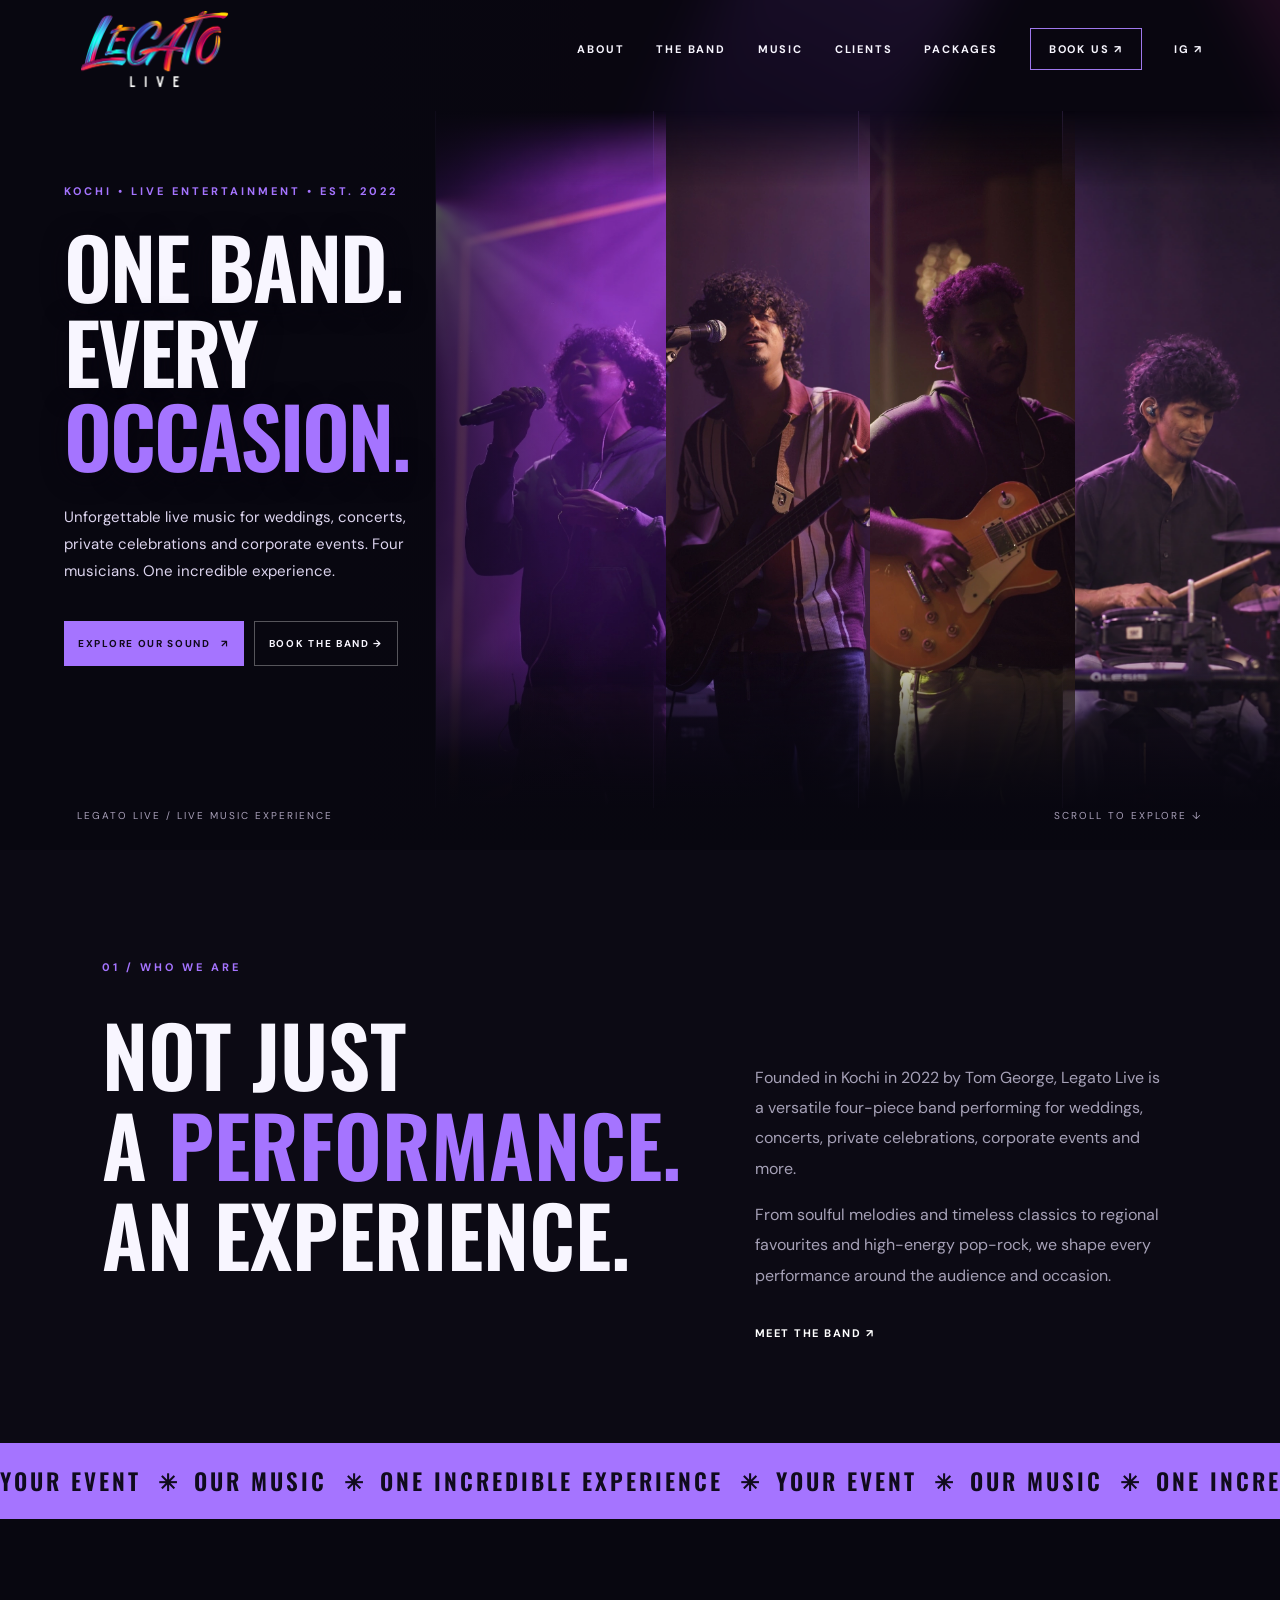
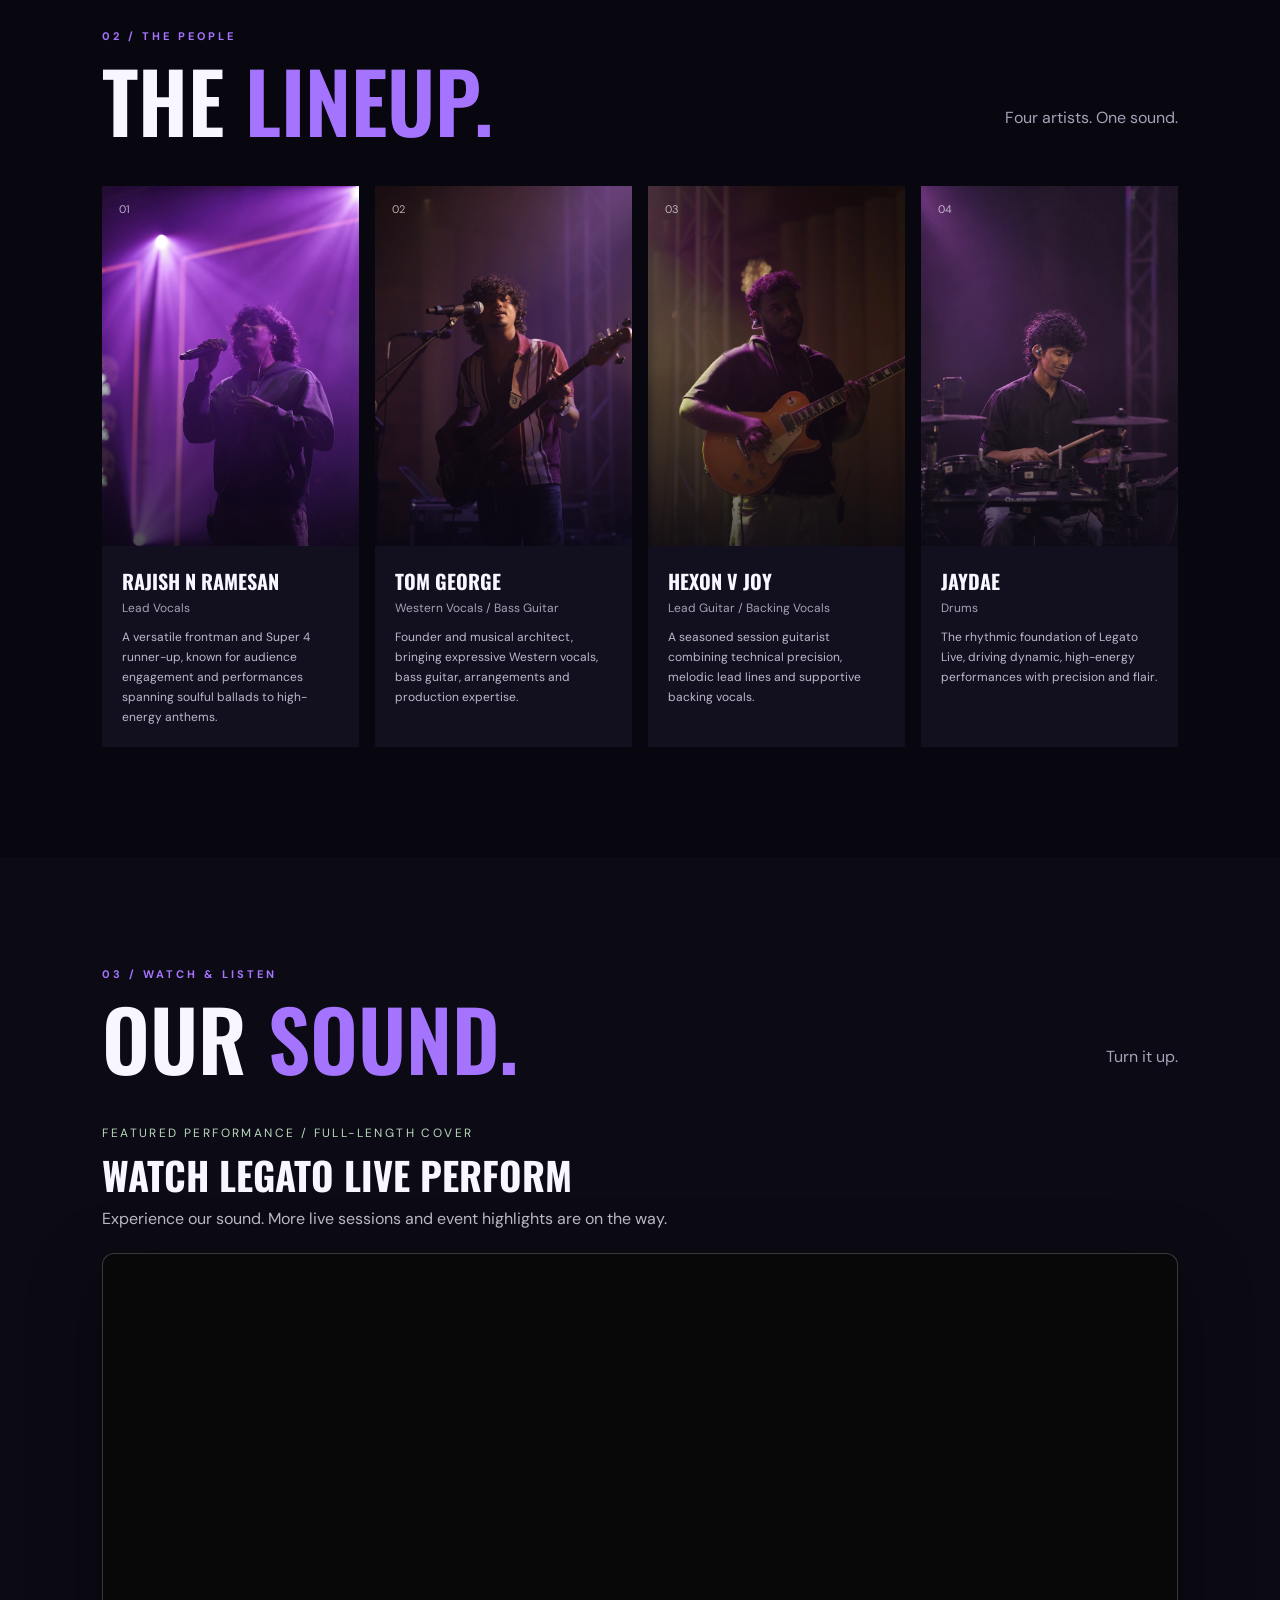
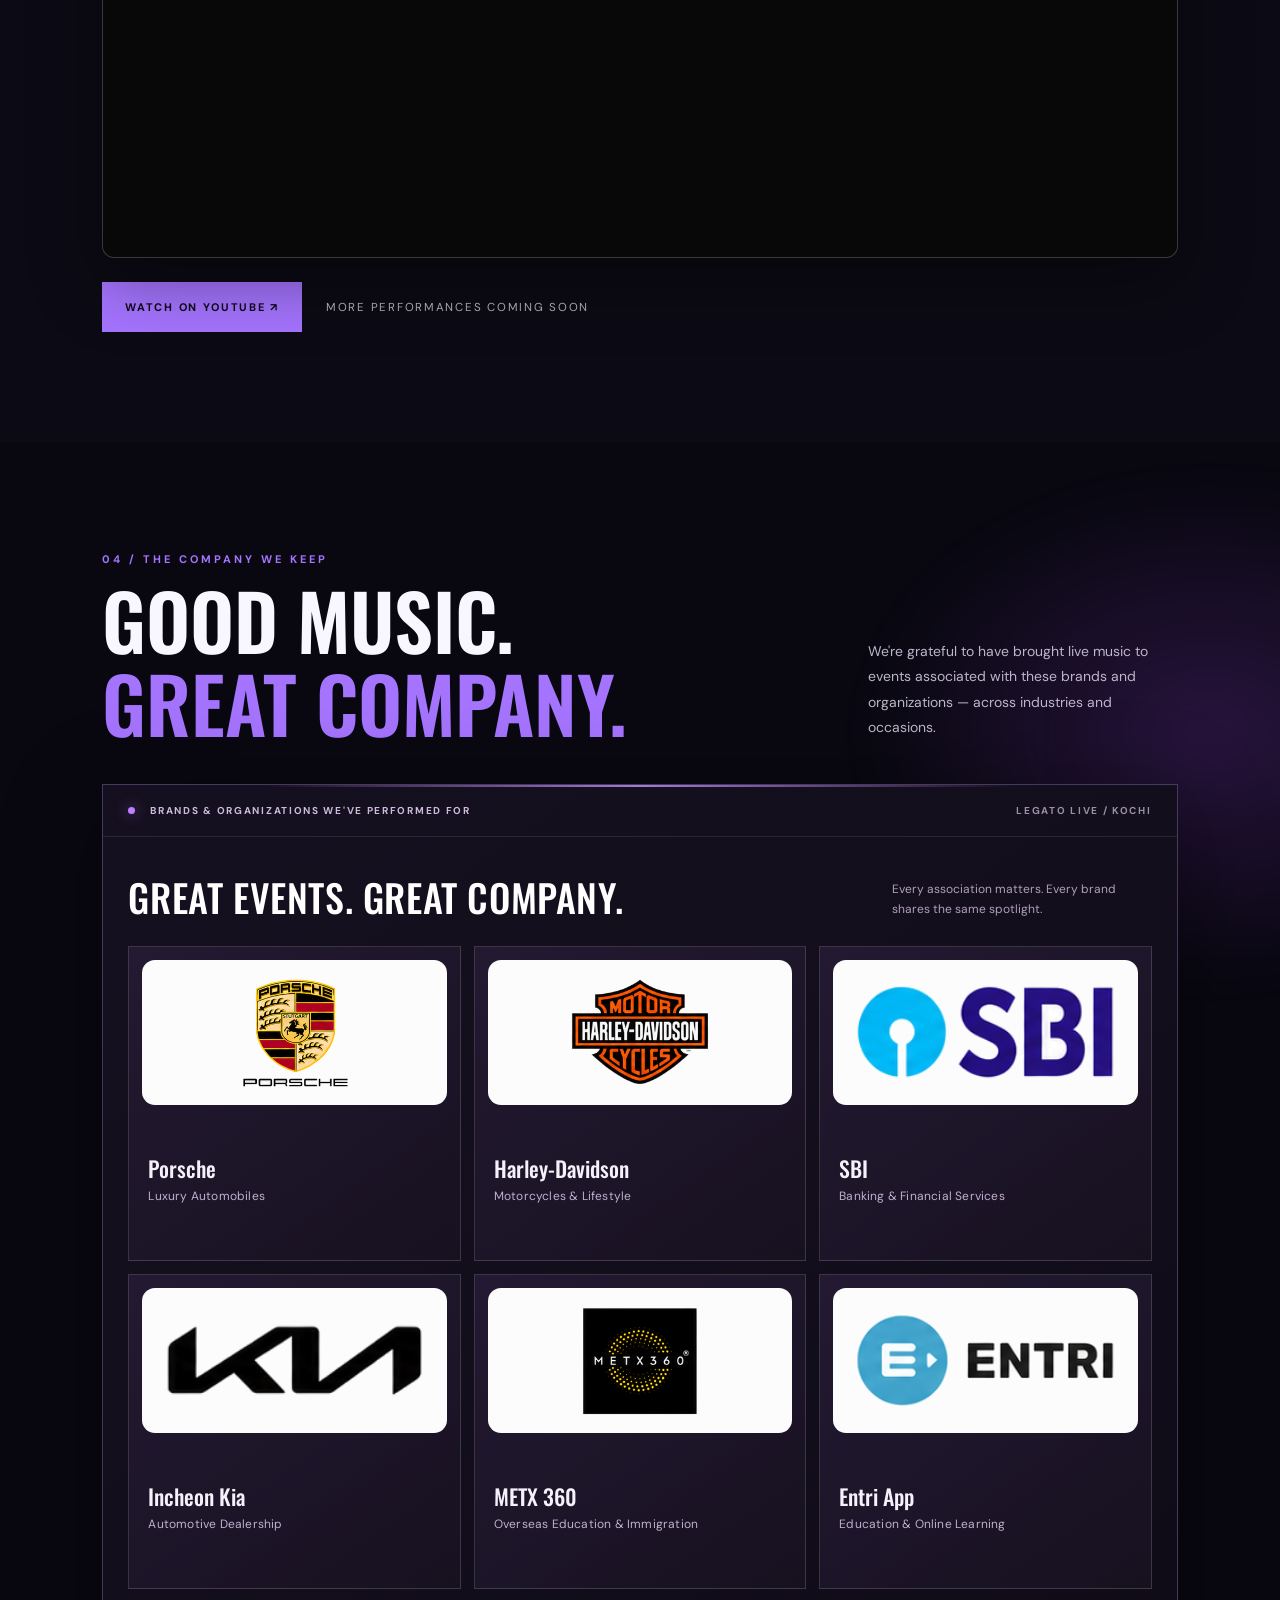
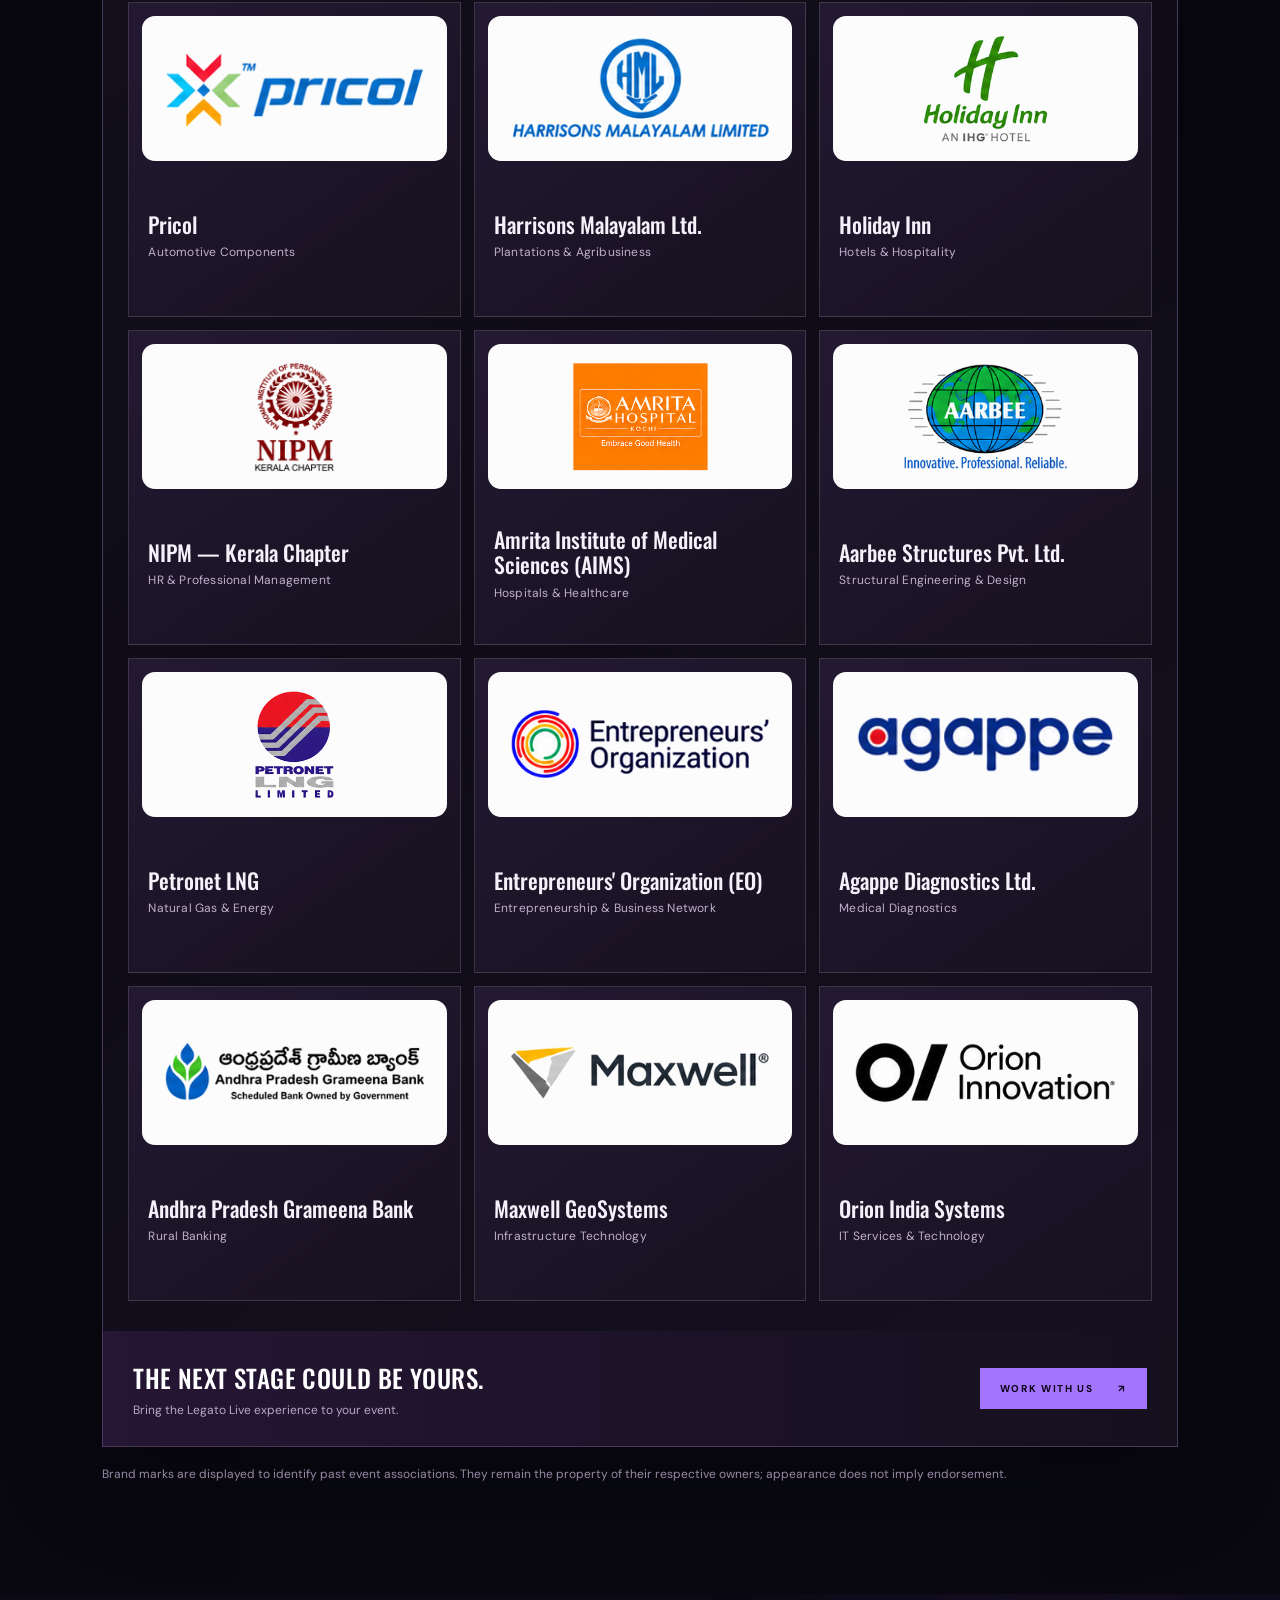
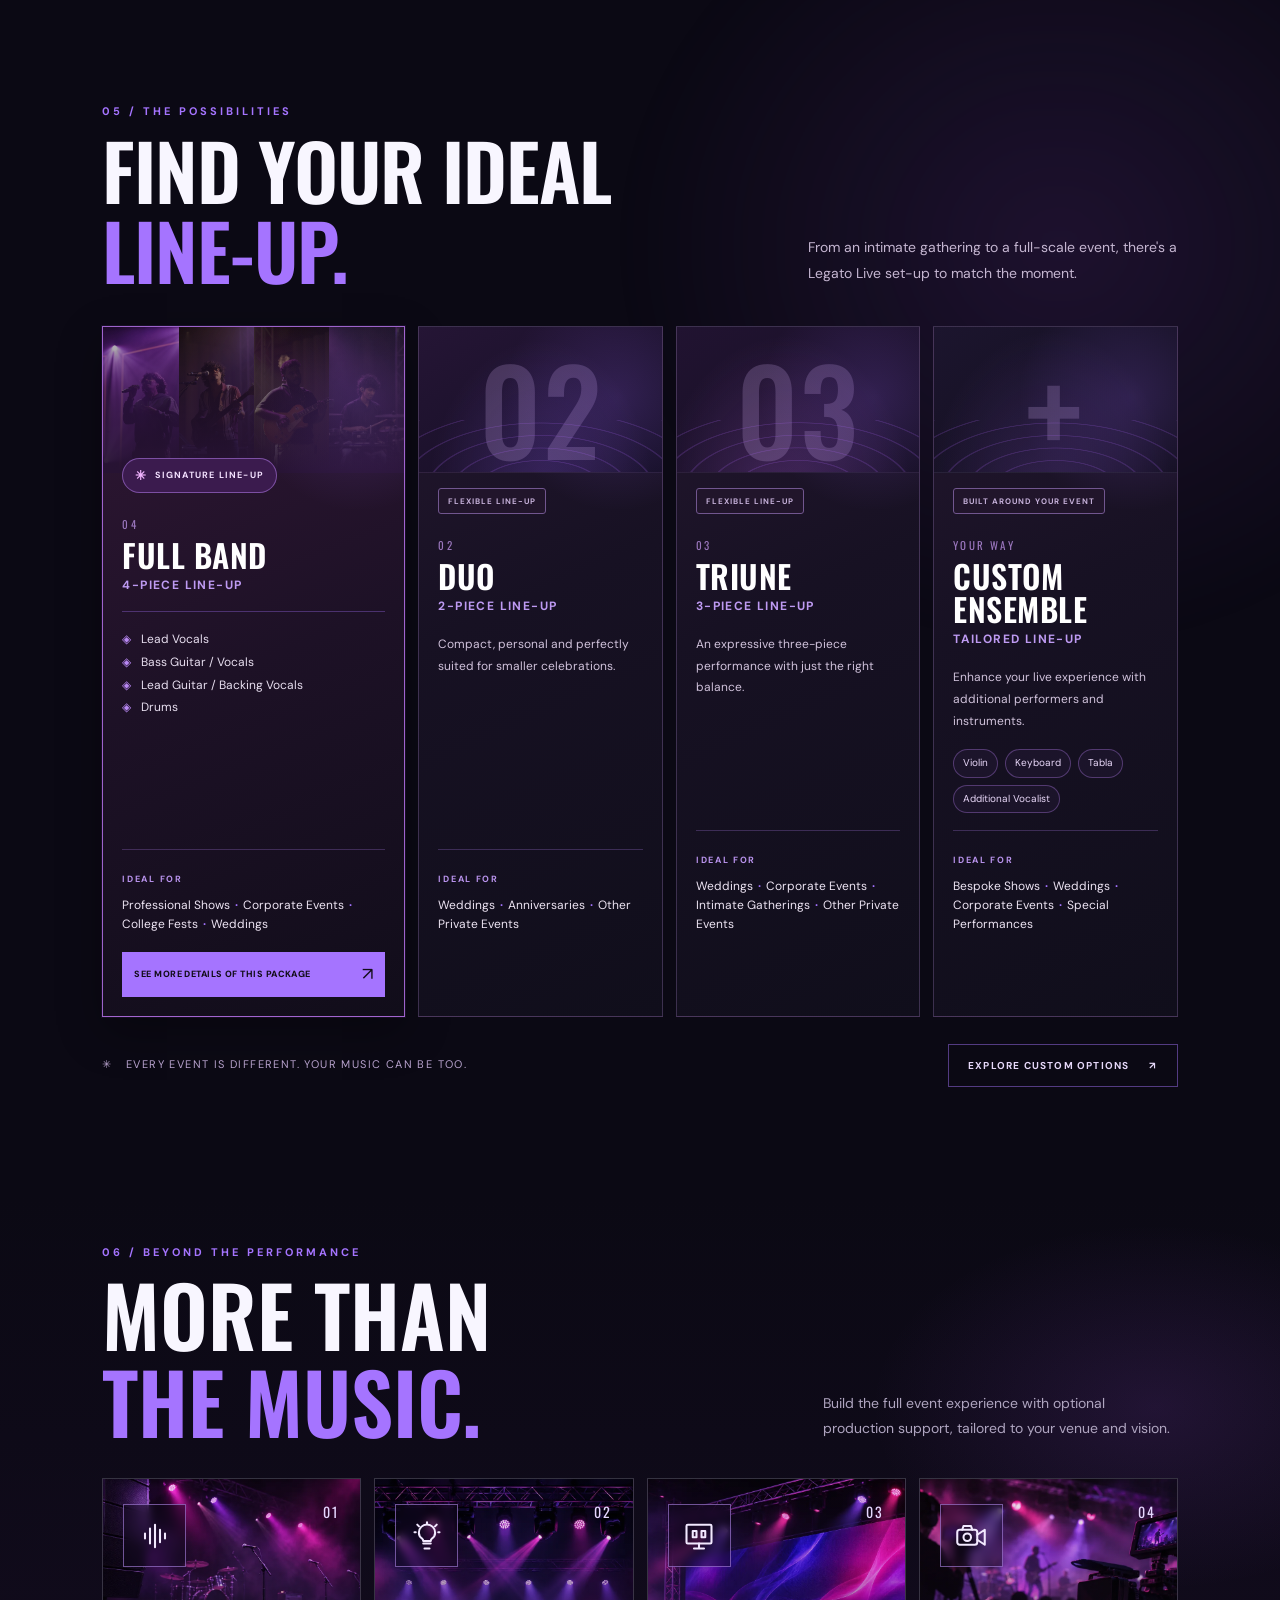
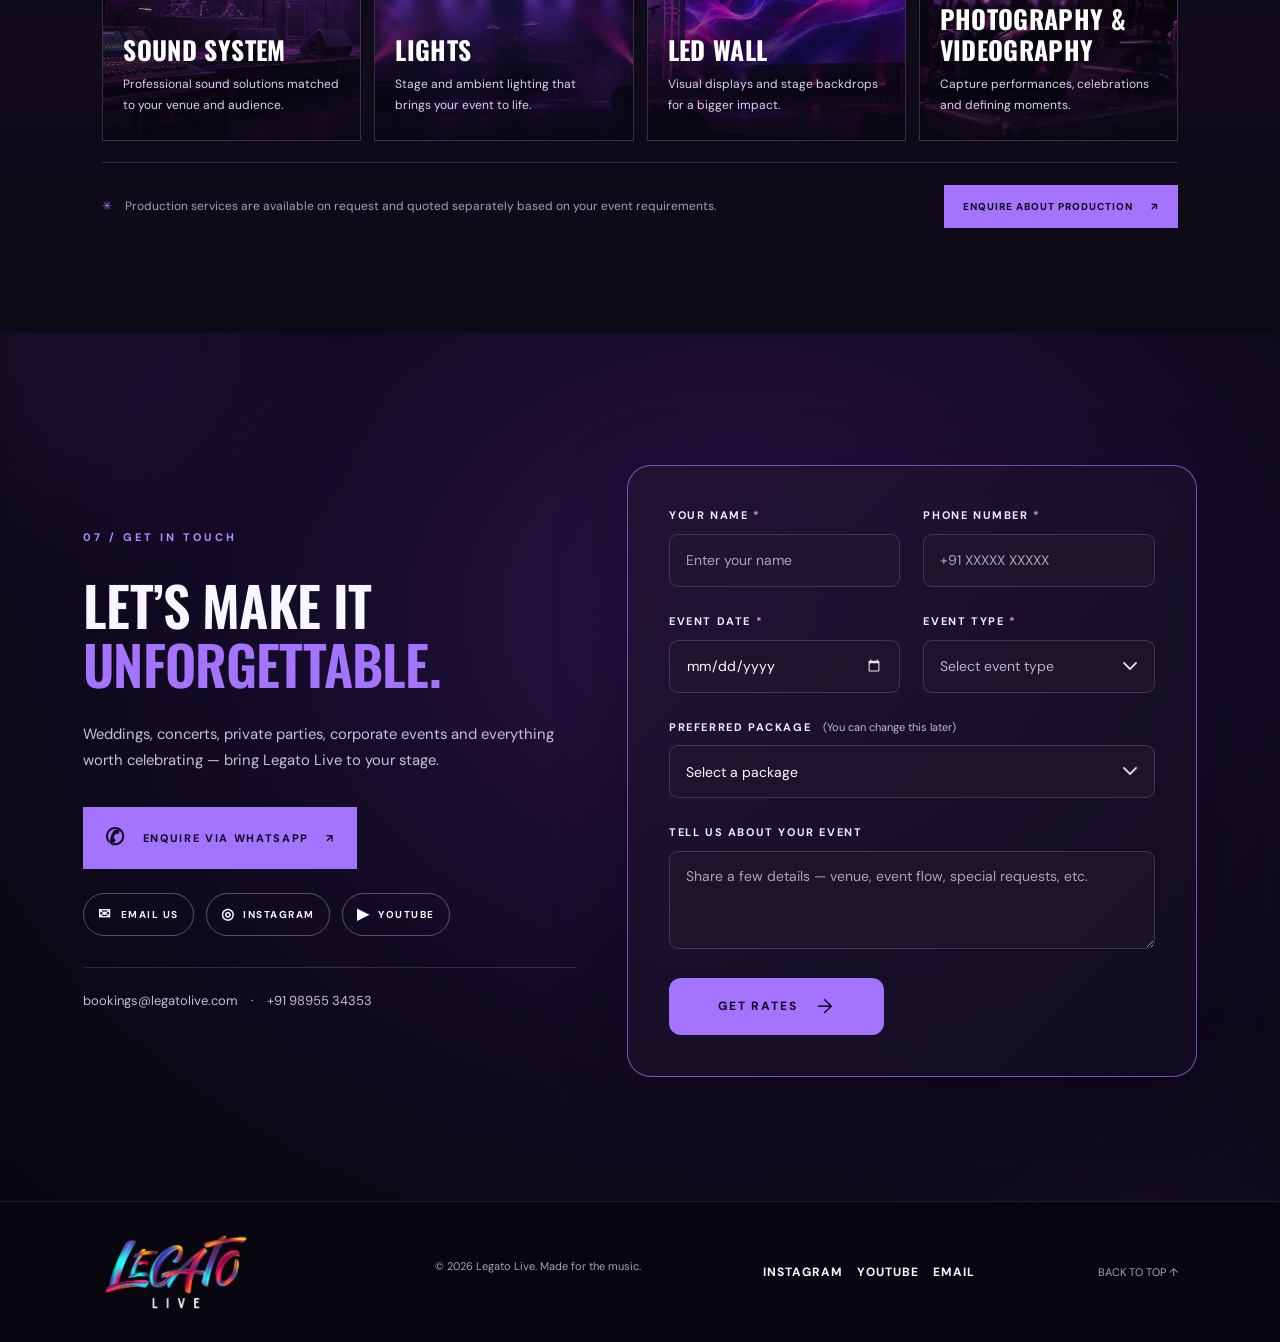
==== commit 175b0f43: "Restored 05 & 06" ====
--- a/index.html
+++ b/index.html
@@ -2,11 +2,81 @@
 
 <html lang="en">
 <head>
+  <script async src="https://www.googletagmanager.com/gtm.js?id=GTM-5PL92X7T"></script>
+<script>
+  window.dataLayer = window.dataLayer || [];
+  function gtag(){dataLayer.push(arguments);}
+  gtag('js', new Date());
+</script>
 <meta charset="utf-8"/>
 <meta content="width=device-width, initial-scale=1" name="viewport"/>
 <meta content="#080710" name="theme-color"/>
-<meta content="Legato Live is a Kochi-based live band for weddings, concerts, private celebrations, corporate events and unforgettable occasions. Book Legato Live today." name="description"/>
-<title>Legato Live | Live Music for Every Occasion</title>
+<meta name="description" content="Legato Live is a Kochi-based live band for weddings, corporate events, concerts and private celebrations. Explore our performances and flexible line-ups."/>
+<meta name="robots" content="index, follow, max-image-preview:large"/>
+<title>Legato Live | Live Band in Kochi for Weddings &amp; Events</title>
+<link rel="canonical" href="https://legatolive.com/"/>
+<link rel="icon" type="image/png" href="assets/favicon.png" sizes="64x64"/>
+<link rel="apple-touch-icon" href="assets/apple-touch-icon.png"/>
+<meta property="og:type" content="website"/>
+<meta property="og:locale" content="en_IN"/>
+<meta property="og:site_name" content="Legato Live"/>
+<meta property="og:title" content="Legato Live | Live Band in Kochi for Weddings &amp; Events"/>
+<meta property="og:description" content="Legato Live is a Kochi-based live band for weddings, corporate events, concerts and private celebrations. Explore our performances and flexible line-ups."/>
+<meta property="og:url" content="https://legatolive.com/"/>
+<meta property="og:image" content="https://legatolive.com/assets/legato-social-preview.jpg"/>
+<meta property="og:image:secure_url" content="https://legatolive.com/assets/legato-social-preview.jpg"/>
+<meta property="og:image:width" content="1200"/>
+<meta property="og:image:height" content="630"/>
+<meta property="og:image:alt" content="Legato Live, a Kochi-based four-piece live band"/>
+<meta name="twitter:card" content="summary_large_image"/>
+<meta name="twitter:title" content="Legato Live | Live Band in Kochi for Weddings &amp; Events"/>
+<meta name="twitter:description" content="Legato Live is a Kochi-based live band for weddings, corporate events, concerts and private celebrations. Explore our performances and flexible line-ups."/>
+<meta name="twitter:image" content="https://legatolive.com/assets/legato-social-preview.jpg"/>
+<script type="application/ld+json">
+{
+  "@context": "https://schema.org",
+  "@graph": [
+    {
+      "@type": "Organization",
+      "@id": "https://legatolive.com/#organization",
+      "name": "Legato Live",
+      "url": "https://legatolive.com/",
+      "logo": "https://legatolive.com/assets/legato-logo-portfolio.png",
+      "image": "https://legatolive.com/assets/legato-social-preview.jpg",
+      "description": "Kochi-based live band offering performances for weddings, corporate events, concerts and private celebrations.",
+      "foundingDate": "2022",
+      "email": "bookings@legatolive.com",
+      "telephone": "+91-9895534353",
+      "sameAs": [
+        "https://www.instagram.com/legato.wav/",
+        "https://www.youtube.com/@LegatoLive"
+      ],
+      "areaServed": {
+        "@type": "AdministrativeArea",
+        "name": "Kerala, India"
+      },
+      "contactPoint": [
+        {
+          "@type": "ContactPoint",
+          "contactType": "Bookings and event enquiries",
+          "email": "bookings@legatolive.com",
+          "telephone": "+91-9895534353"
+        }
+      ]
+    },
+    {
+      "@type": "WebSite",
+      "@id": "https://legatolive.com/#website",
+      "url": "https://legatolive.com/",
+      "name": "Legato Live",
+      "publisher": {
+        "@id": "https://legatolive.com/#organization"
+      },
+      "inLanguage": "en-IN"
+    }
+  ]
+}
+</script>
 <link href="https://fonts.googleapis.com" rel="preconnect"/>
 <link crossorigin="" href="https://fonts.gstatic.com" rel="preconnect"/>
 <link href="https://fonts.googleapis.com/css2?family=DM+Sans:wght@400;500;600;700&amp;family=Oswald:wght@400;500;600;700&amp;display=swap" rel="stylesheet"/>
@@ -19,7 +89,7 @@
 <a aria-label="Legato Live home" class="brand" href="#home"><img alt="Legato Live" src="assets/legato-logo-portfolio.png"/></a>
 <button aria-expanded="false" aria-label="Open navigation" class="menu-toggle" id="menuToggle">☰</button>
 <nav aria-label="Main navigation" id="navigation">
-<a href="#about">ABOUT</a><a href="#members">THE BAND</a><a href="#music">MUSIC</a><a href="#clients">CLIENTS</a><a class="nav-book" href="#contact">BOOK US ↗</a>
+<a href="#about">ABOUT</a><a href="#members">THE BAND</a><a href="#music">MUSIC</a><a href="#clients">CLIENTS</a><a href="#packages">PACKAGES</a><a class="nav-book" href="#contact">BOOK US ↗</a>
 <a aria-label="Legato Live on Instagram" class="nav-social" href="https://www.instagram.com/legato.wav/" rel="noopener noreferrer" target="_blank">IG ↗</a></nav>
 </header>
 <main>
@@ -214,6 +284,125 @@
 </div>
 <p class="clients-draft-note reveal">Brand marks are displayed to identify past event associations. They remain the property of their respective owners; appearance does not imply endorsement.</p>
 </section>
+
+<section class="packages section" id="packages" aria-labelledby="packages-title">
+  <div class="packages-halo" aria-hidden="true"></div>
+  <div class="section-heading packages-heading reveal">
+    <div>
+      <p class="section-label">05 / THE POSSIBILITIES</p>
+      <h2 id="packages-title">FIND YOUR IDEAL<br/><span>LINE-UP.</span></h2>
+    </div>
+    <p>From an intimate gathering to a full-scale event, there's a Legato Live set-up to match the moment.</p>
+  </div>
+  <div class="packages-grid">
+    <article class="package-card package-signature reveal" aria-labelledby="package-full-title">
+      <div class="package-photo-strip" aria-hidden="true">
+        <img src="assets/lead-vocalist.webp" alt="" loading="lazy"/>
+        <img src="assets/vocalist-bassist.webp" alt="" loading="lazy"/>
+        <img src="assets/lead-guitarist.webp" alt="" loading="lazy"/>
+        <img src="assets/drummer.webp" alt="" loading="lazy"/>
+      </div>
+      <div class="package-card-content">
+        <span class="package-tag"><span aria-hidden="true">✳</span> SIGNATURE LINE-UP</span>
+        <div class="package-name"><span class="package-num">04</span><h3 id="package-full-title">FULL BAND</h3><p>4-PIECE LINE-UP</p></div>
+        <ul class="package-members">
+          <li><span aria-hidden="true">◈</span> Lead Vocals</li>
+          <li><span aria-hidden="true">◈</span> Bass Guitar / Vocals</li>
+          <li><span aria-hidden="true">◈</span> Lead Guitar / Backing Vocals</li>
+          <li><span aria-hidden="true">◈</span> Drums</li>
+        </ul>
+        <div class="package-fit"><span>IDEAL FOR</span><p>Professional Shows <b>·</b> Corporate Events <b>·</b> College Fests <b>·</b> Weddings</p></div>
+        <button class="package-detail-btn package-detail-featured" type="button" data-package="full" aria-label="See more details of the Full Band package">SEE MORE DETAILS OF THIS PACKAGE <span aria-hidden="true">↗</span></button>
+      </div>
+    </article>
+
+    <article class="package-card package-duo reveal" aria-labelledby="package-duo-title">
+      <div class="package-stage-art" aria-hidden="true"><span class="package-art-number">02</span><div class="package-wave package-wave-2"></div></div>
+      <div class="package-card-content">
+        <span class="package-tag package-tag-subtle">FLEXIBLE LINE-UP</span>
+        <div class="package-name"><span class="package-num">02</span><h3 id="package-duo-title">DUO</h3><p>2-PIECE LINE-UP</p></div>
+        <p class="package-description">Compact, personal and perfectly suited for smaller celebrations.</p>
+        <div class="package-fit"><span>IDEAL FOR</span><p>Weddings <b>·</b> Anniversaries <b>·</b> Other Private Events</p></div>
+        <button class="package-detail-btn" type="button" data-package="duo" aria-label="See more details of the Duo package">SEE MORE DETAILS OF THIS PACKAGE <span aria-hidden="true">↗</span></button>
+      </div>
+    </article>
+
+    <article class="package-card package-triune reveal" aria-labelledby="package-triune-title">
+      <div class="package-stage-art" aria-hidden="true"><span class="package-art-number">03</span><div class="package-wave package-wave-3"></div></div>
+      <div class="package-card-content">
+        <span class="package-tag package-tag-subtle">FLEXIBLE LINE-UP</span>
+        <div class="package-name"><span class="package-num">03</span><h3 id="package-triune-title">TRIUNE</h3><p>3-PIECE LINE-UP</p></div>
+        <p class="package-description">An expressive three-piece performance with just the right balance.</p>
+        <div class="package-fit"><span>IDEAL FOR</span><p>Weddings <b>·</b> Corporate Events <b>·</b> Intimate Gatherings <b>·</b> Other Private Events</p></div>
+        <button class="package-detail-btn" type="button" data-package="triune" aria-label="See more details of the Triune package">SEE MORE DETAILS OF THIS PACKAGE <span aria-hidden="true">↗</span></button>
+      </div>
+    </article>
+
+    <article class="package-card package-custom reveal" aria-labelledby="package-custom-title">
+      <div class="package-stage-art" aria-hidden="true"><span class="package-art-number">+</span><div class="package-wave package-wave-4"></div></div>
+      <div class="package-card-content">
+        <span class="package-tag package-tag-subtle">BUILT AROUND YOUR EVENT</span>
+        <div class="package-name"><span class="package-num">YOUR WAY</span><h3 id="package-custom-title">CUSTOM ENSEMBLE</h3><p>TAILORED LINE-UP</p></div>
+        <p class="package-description">Enhance your live experience with additional performers and instruments.</p>
+        <div class="package-addons" aria-label="Available additions">
+          <span>Violin</span><span>Keyboard</span><span>Tabla</span><span>Additional Vocalist</span>
+        </div>
+        <div class="package-fit"><span>IDEAL FOR</span><p>Bespoke Shows <b>·</b> Weddings <b>·</b> Corporate Events <b>·</b> Special Performances</p></div>
+        <button class="package-detail-btn" type="button" data-package="custom" aria-label="See more details of the Custom Ensemble package">SEE MORE DETAILS OF THIS PACKAGE <span aria-hidden="true">↗</span></button>
+      </div>
+    </article>
+  </div>
+  <div class="packages-bottom reveal"><span>✳ &nbsp; EVERY EVENT IS DIFFERENT. YOUR MUSIC CAN BE TOO.</span><button class="packages-bottom-link" type="button" data-package="custom">EXPLORE CUSTOM OPTIONS <span aria-hidden="true">↗</span></button></div>
+</section>
+
+<section class="production-section section" id="production" aria-labelledby="production-title">
+  <div class="production-heading reveal">
+    <div><p class="section-label">06 / BEYOND THE PERFORMANCE</p><h2 id="production-title">MORE THAN<br/><span>THE MUSIC.</span></h2></div>
+    <p>Build the full event experience with optional production support, tailored to your venue and vision.</p>
+  </div>
+  <div class="production-grid" aria-label="Additional event production services">
+    <article class="production-card production-sound reveal">
+      <div class="production-card-icon"><svg width="30" height="30" viewBox="0 0 24 24" fill="none" stroke="currentColor" stroke-width="1.65" stroke-linecap="round" stroke-linejoin="round" aria-hidden="true"><path d="M4 10v4M8 6v12M12 3v18M16 7v10M20 10v4"/></svg></div>
+      <div><h3>SOUND SYSTEM</h3><p>Professional sound solutions matched to your venue and audience.</p></div>
+      <span class="production-card-index">01</span>
+    </article>
+    <article class="production-card production-lights reveal">
+      <div class="production-card-icon"><svg width="30" height="30" viewBox="0 0 24 24" fill="none" stroke="currentColor" stroke-width="1.65" stroke-linecap="round" stroke-linejoin="round" aria-hidden="true"><path d="M9 18h6M10 22h4M8 14c-1.5-1.1-2.5-2.6-2.5-4.7a6.5 6.5 0 1 1 13 0c0 2.1-1 3.6-2.5 4.7-.8.7-1 1.5-1 2H9c0-.5-.2-1.3-1-2Z"/><path d="M12 1v1M3 9H2M22 9h-1M4.2 2.9l1.4 1.4M19.8 2.9l-1.4 1.4"/></svg></div>
+      <div><h3>LIGHTS</h3><p>Stage and ambient lighting that brings your event to life.</p></div>
+      <span class="production-card-index">02</span>
+    </article>
+    <article class="production-card production-led reveal">
+      <div class="production-card-icon"><svg width="30" height="30" viewBox="0 0 24 24" fill="none" stroke="currentColor" stroke-width="1.65" stroke-linecap="round" stroke-linejoin="round" aria-hidden="true"><rect x="2" y="3" width="20" height="15" rx="1"/><path d="M8 22h8M12 18v4M7 8h3v5H7zM14 8h3v5h-3z"/></svg></div>
+      <div><h3>LED WALL</h3><p>Visual displays and stage backdrops for a bigger impact.</p></div>
+      <span class="production-card-index">03</span>
+    </article>
+    <article class="production-card production-photo reveal">
+      <div class="production-card-icon"><svg width="30" height="30" viewBox="0 0 24 24" fill="none" stroke="currentColor" stroke-width="1.65" stroke-linecap="round" stroke-linejoin="round" aria-hidden="true"><path d="M3 7h12a2 2 0 0 1 2 2v8a2 2 0 0 1-2 2H3a2 2 0 0 1-2-2V9a2 2 0 0 1 2-2Z"/><circle cx="9" cy="13" r="3"/><path d="m17 11 6-4v12l-6-4M5 7l1-3h6l1 3"/></svg></div>
+      <div><h3>PHOTOGRAPHY &amp; VIDEOGRAPHY</h3><p>Capture performances, celebrations and defining moments.</p></div>
+      <span class="production-card-index">04</span>
+    </article>
+  </div>
+  <div class="production-foot reveal">
+    <p><span aria-hidden="true">✳</span> Production services are available on request and quoted separately based on your event requirements.</p>
+    <a class="production-enquire" href="https://wa.me/919895534353?text=Hi%20Legato%20Live%21%20I%27d%20like%20to%20enquire%20about%20event%20production%20services%3A%20sound%20system%2C%20lights%2C%20LED%20wall%2C%20photography%20or%20videography." target="_blank" rel="noopener noreferrer">ENQUIRE ABOUT PRODUCTION <span aria-hidden="true">↗</span></a>
+  </div>
+</section>
+
+<dialog class="package-modal" id="packageDialog" aria-labelledby="packageDialogTitle" aria-describedby="packageDialogDescription">
+  <div class="package-dialog-inner">
+    <div class="package-dialog-top"><span>LEGATO LIVE / PACKAGE DETAILS</span><button type="button" class="package-close" id="packageDialogClose" aria-label="Close package details">✕</button></div>
+    <p class="package-dialog-overline" id="packageDialogLineup">YOUR PERFECT PERFORMANCE</p>
+    <h2 id="packageDialogTitle">FULL BAND</h2>
+    <p class="package-dialog-description" id="packageDialogDescription"></p>
+    <div class="package-dialog-details">
+      <div><span class="package-dialog-subtitle">THE LINE-UP</span><ul id="packageDialogIncludes"></ul></div>
+      <div><span class="package-dialog-subtitle">IDEAL FOR</span><p id="packageDialogIdeal"></p><span class="package-dialog-subtitle">CUSTOMISATION</span><p id="packageDialogNotes"></p></div>
+    </div>
+    <div class="package-dialog-actions"><a class="btn primary" id="packageDialogWhatsapp" href="https://wa.me/919895534353" target="_blank" rel="noopener noreferrer">ENQUIRE ON WHATSAPP ↗</a><a class="package-dialog-email" id="packageDialogEmail" href="mailto:bookings@legatolive.com">EMAIL AN ENQUIRY ↗</a></div>
+    <p class="package-dialog-footnote">Line-ups, additions and availability are tailored to each event. Request a quotation for details.</p>
+  </div>
+</dialog>
+
 <section class="contact section" id="contact" aria-labelledby="contact-heading">
   <div class="contact-glow contact-glow-one" aria-hidden="true"></div>
   <div class="contact-glow contact-glow-two" aria-hidden="true"></div>
--- a/style.css
+++ b/style.css
@@ -181,6 +181,129 @@
 @media(max-width:650px){.marquee .marquee-unit{gap:13px;margin-right:13px}}
 
 
+/* ===== 05 / LIVE PACKAGES: consistent with Legato Live dark stage identity ===== */
+.packages{position:relative;isolation:isolate;background:#0b0914;overflow:hidden}
+.packages-halo{z-index:-1;position:absolute;pointer-events:none;top:-160px;right:-230px;width:900px;height:820px;background:radial-gradient(ellipse,rgba(110,54,163,.19),transparent 68%);filter:blur(20px)}
+.packages-heading{position:relative;align-items:end;margin-bottom:36px}
+.packages-heading h2{font-size:clamp(50px,6vw,88px);letter-spacing:-1px;line-height:1.04;margin-bottom:0}
+.packages-heading>p{color:#c5b6d1;font-size:14px;line-height:1.8;max-width:370px;margin-bottom:4px}
+.packages-grid{display:grid;grid-template-columns:1.24fr 1fr 1fr 1fr;gap:13px;align-items:stretch}
+.package-card{position:relative;min-width:0;min-height:558px;display:flex;flex-direction:column;overflow:hidden;background:linear-gradient(156deg,#24172f 0%,#171123 40%,#100e1b 100%);border:1px solid rgba(174,138,209,.28);transition:transform .28s,border-color .28s,box-shadow .28s}
+.package-card:after{content:'';position:absolute;z-index:0;pointer-events:none;top:-55px;right:-70px;width:230px;height:250px;border-radius:50%;background:radial-gradient(circle,rgba(150,96,245,.20),transparent 67%)}
+.package-card:hover,.package-card:focus-within{transform:translateY(-6px);border-color:#a574ff;box-shadow:0 15px 45px rgba(0,0,0,.36)}
+.package-signature{background:linear-gradient(158deg,#311735,#1d1126 49%,#110d1a);border:1px solid rgba(192,121,247,.8);box-shadow:0 0 0 1px rgba(137,77,206,.10),0 15px 42px rgba(0,0,0,.3)}
+.package-signature:hover{border-color:#d4a0ff;box-shadow:0 10px 42px rgba(140,72,217,.25)}
+.package-photo-strip{display:grid;grid-template-columns:repeat(4,1fr);height:146px;overflow:hidden;position:relative;z-index:0;flex:none}
+.package-photo-strip:after{content:'';position:absolute;inset:0;background:linear-gradient(to bottom,rgba(18,8,27,.12),#271333 98%);pointer-events:none}
+.package-photo-strip img{width:100%;height:100%;object-fit:cover;filter:brightness(.87) saturate(.88);min-width:0}
+.package-photo-strip img:nth-child(1){object-position:50% 27%}
+.package-photo-strip img:nth-child(2){object-position:50% 29%}
+.package-photo-strip img:nth-child(3){object-position:50% 36%}
+.package-photo-strip img:nth-child(4){object-position:50% 32%}
+.package-stage-art{height:146px;position:relative;overflow:hidden;display:flex;align-items:center;justify-content:center;background:radial-gradient(ellipse at 50% 115%,rgba(142,91,236,.27),transparent 65%),linear-gradient(150deg,#251535,#130e23);border-bottom:1px solid rgba(255,255,255,.055)}
+.package-triune .package-stage-art{background:radial-gradient(ellipse at 45% 120%,rgba(173,93,220,.3),transparent 67%),linear-gradient(150deg,#211331,#140e21)}
+.package-custom .package-stage-art{background:radial-gradient(ellipse at 48% 120%,rgba(132,82,202,.28),transparent 69%),linear-gradient(145deg,#1c152e,#100d1b)}
+.package-art-number{font-family:Oswald,'Arial Narrow',sans-serif;font-size:117px;line-height:1;font-weight:500;letter-spacing:2px;color:rgba(225,191,255,.2);transform:translateY(8px);user-select:none}
+.package-custom .package-art-number{font-size:133px}
+.package-wave{position:absolute;inset:auto -10% 0;height:52px;background:repeating-radial-gradient(ellipse at 50% 140%,transparent 0 13px,rgba(171,98,248,.2) 14px 15px,transparent 16px 25px);opacity:.92}
+.package-card-content{position:relative;z-index:1;flex:1;display:flex;flex-direction:column;padding:0 19px 21px}
+.package-tag{display:inline-flex;align-items:center;gap:7px;align-self:flex-start;margin-top:-15px;border:1px solid rgba(189,132,248,.5);border-radius:30px;background:#3b1b4e;color:#f4e2ff;padding:8px 12px;font-size:9px;font-weight:700;letter-spacing:1.2px;white-space:nowrap}
+.package-tag>span{color:#f2b4ff;font-size:13px}
+.package-tag-subtle{background:#21152b;color:#c6b1da;border-color:#71568f;border-radius:3px;margin-top:15px;padding:7px 9px;font-size:8px;letter-spacing:1px}
+.package-name{margin-top:23px}
+.package-name .package-num{font-family:Oswald,sans-serif;font-size:11px;letter-spacing:2.2px;color:#9a76bd;display:block;margin-bottom:6px}
+.package-name h3{font-size:clamp(29px,2.5vw,41px);font-weight:600;line-height:1.04;letter-spacing:.5px;color:#fff;margin:0 0 6px}
+.package-name p{color:#be9af2;font-size:12px;letter-spacing:1.4px;font-weight:700;margin:0}
+.package-members{list-style:none;padding:16px 0 11px;margin:18px 0 0;border-top:1px solid #a574ff55;font-size:12px;line-height:1.9;color:#e7deef}
+.package-members li{display:flex;gap:10px;align-items:flex-start}
+.package-members li span{color:#b988f4;flex:none}
+.package-description{font-size:12px;line-height:1.8;color:#d0c2db;margin:20px 0 12px;min-height:60px}
+.package-fit{padding-top:16px;margin-top:auto;border-top:1px solid rgba(178,127,241,.26);padding-bottom:60px}
+.package-fit>span{font-size:9px;color:#b993ed;letter-spacing:1.7px;font-weight:700}
+.package-fit p{font-size:12px;line-height:1.6;color:#ede4f3;margin:9px 0 0}
+.package-fit b{font-weight:700;color:#a574ff;padding:0 2px}
+.package-addons{display:flex;flex-wrap:wrap;gap:7px;margin:5px 0 17px}
+.package-addons span{border:1px solid #8a60b580;background:#a574ff0c;border-radius:100px;padding:7px 9px;color:#e9d8f9;font-size:10px;line-height:1.25}
+.package-detail-btn{position:absolute;left:19px;right:19px;bottom:19px;min-height:45px;padding:10px 11px;display:flex;align-items:center;justify-content:space-between;gap:10px;border:1px solid #b17cece6;background:rgba(76,37,104,.4);color:#fff;cursor:pointer;text-align:left;font-size:9px;font-weight:800;letter-spacing:.45px;line-height:1.25;opacity:0;transform:translateY(8px);pointer-events:none;transition:opacity .2s,transform .2s,background .2s}
+.package-detail-btn span{font-size:18px;font-weight:400;color:#d8b3ff;white-space:nowrap}
+.package-detail-featured{background:var(--accent);border-color:var(--accent);color:#120d19;opacity:1;transform:none;pointer-events:auto}
+.package-detail-featured span{color:#120d19}
+.package-card:hover .package-detail-btn,.package-card:focus-within .package-detail-btn{opacity:1;pointer-events:auto;transform:none}
+.package-detail-btn:hover,.package-detail-btn:focus-visible{background:#b88cf3;color:#130a1f;outline-offset:3px}
+.package-detail-btn:hover span,.package-detail-btn:focus-visible span{color:#160c23}
+.packages-bottom{display:flex;align-items:center;justify-content:space-between;gap:16px;padding-top:27px}
+.packages-bottom>span{color:#b7a2cd;font-size:11px;letter-spacing:1.4px;line-height:1.6}
+.packages-bottom-link{border:1px solid #a574ff77;background:transparent;color:#e7d9fa;padding:14px 19px;display:inline-flex;align-items:center;gap:20px;cursor:pointer;font-size:10px;font-weight:700;letter-spacing:1.2px;transition:background .2s}
+.packages-bottom-link:hover{background:#8c57c82c}
+/* accessible package details dialog */
+.package-modal{position:fixed;inset:0;max-width:min(680px,calc(100vw - 28px));width:680px;max-height:min(92svh,780px);padding:0;border:1px solid #a574ff9c;background:#14101f;color:#fff;box-shadow:0 25px 90px #000b;overflow-y:auto}
+.package-modal::backdrop{background:rgba(2,1,6,.84);backdrop-filter:blur(5px)}
+.package-dialog-inner{padding:32px clamp(22px,4.3vw,44px) 30px;background:radial-gradient(ellipse at 94% 2%,#55317263,transparent 54%),#14101f}
+.package-dialog-top{display:flex;align-items:center;justify-content:space-between;gap:20px;padding-bottom:18px;border-bottom:1px solid #ffffff20;color:#a98ace;font-size:10px;letter-spacing:2px;font-weight:700}
+.package-close{border:1px solid #ffffff4d;border-radius:0;background:#ffffff0c;color:#fff;font-size:17px;cursor:pointer;padding:8px 13px}
+.package-close:hover{background:#ffffff25}
+.package-dialog-overline{margin:29px 0 8px;color:#b88ff4;font-size:11px;letter-spacing:2px;font-weight:700}
+.package-modal h2{font-size:clamp(48px,7vw,72px);line-height:1.08;margin:0 0 16px;font-weight:600}
+.package-dialog-description{color:#d8cddd;font-size:14px;line-height:1.8;max-width:550px;margin:0 0 27px}
+.package-dialog-details{display:grid;grid-template-columns:1fr 1fr;gap:28px;border-top:1px solid #ffffff21;padding-top:25px}
+.package-dialog-subtitle{display:block;color:#ab81df;font-size:10px;font-weight:700;letter-spacing:1.5px;margin:0 0 12px}
+.package-dialog-details ul{padding:0 0 0 16px;margin:0;color:#ede5f3;font-size:13px;line-height:2}
+.package-dialog-details p{color:#ded2e8;font-size:13px;line-height:1.75;margin:0 0 21px}
+.package-dialog-actions{display:flex;align-items:center;gap:24px;flex-wrap:wrap;margin-top:29px}
+.package-dialog-email{font-size:11px;letter-spacing:1px;color:#d8b2fa;font-weight:700}
+.package-dialog-email:hover{color:#fff}
+.package-dialog-footnote{margin:20px 0 0;color:#b3a6bf;font-size:11px;line-height:1.7}
+@media(max-width:1210px){.packages-grid{grid-template-columns:repeat(2,minmax(0,1fr))}.package-card{min-height:530px}.package-signature .package-name h3{font-size:41px}.package-detail-btn{opacity:1;transform:none;pointer-events:auto}.package-stage-art,.package-photo-strip{height:158px}.package-heading>p{max-width:300px}}
+@media(max-width:780px){.packages-heading{align-items:start}.packages-heading>p{max-width:330px}}
+@media(max-width:650px){.packages-grid{gap:12px}.packages-heading{display:block}.packages-heading h2{font-size:clamp(52px,11vw,75px)}.packages-heading>p{display:block;margin-top:15px;max-width:100%}.packages-bottom{align-items:flex-start;flex-direction:column}.packages-bottom-link{width:100%;justify-content:space-between}.package-card{min-height:535px}.package-card-content{padding-left:16px;padding-right:16px}.package-detail-btn{left:16px;right:16px}.package-dialog-inner{padding:23px 19px}.package-dialog-details{gap:12px;grid-template-columns:1fr}.package-dialog-actions{gap:15px}.package-modal h2{font-size:52px}}
+@media(max-width:540px){.packages-grid{grid-template-columns:1fr}.package-card{min-height:0}.package-photo-strip,.package-stage-art{height:155px}.package-card-content{min-height:354px}.package-signature .package-card-content{min-height:449px}.package-fit{margin-top:auto}.package-custom .package-card-content{min-height:425px}.package-dialog-actions .btn{width:100%}.package-dialog-email{display:block;text-align:center;width:100%}}
+@media(hover:none){.package-detail-btn{opacity:1;pointer-events:auto;transform:none}}
+@media(prefers-reduced-motion:reduce){.package-card,.package-detail-btn{transition:none;transform:none!important}}
+@media(min-width:651px) and (max-width:1100px){.site-header nav{gap:14px}.site-header nav a{letter-spacing:1px;font-size:10px}}
+
+/* Give narrower screens a spacious single-card layout rather than cramped side-by-side copy. */
+@media (min-width:541px) and (max-width:740px){
+  .packages-grid{grid-template-columns:1fr}
+  .package-card{min-height:0}
+  .package-card-content{min-height:360px}
+  .package-signature .package-card-content{min-height:465px}
+  .package-custom .package-card-content{min-height:425px}
+}
+
+
+/* Legato Live additional event-production services */
+.production-section{position:relative;isolation:isolate;background:linear-gradient(180deg,#0b0914,#110b1c 65%,#0b0914);padding-top:48px;padding-bottom:105px}
+.production-section:before{content:"";position:absolute;z-index:-1;right:-170px;top:20px;width:590px;height:380px;background:radial-gradient(ellipse,rgba(155,79,224,.14),transparent 68%);pointer-events:none}
+.production-heading{display:flex;align-items:end;justify-content:space-between;gap:35px;margin-bottom:34px}
+.production-heading h2{font-family:Oswald,'Arial Narrow',sans-serif;font-size:clamp(48px,6.5vw,84px);font-weight:600;line-height:1.05;margin:10px 0 0}
+.production-heading h2 span{color:var(--accent)}
+.production-heading>p{max-width:355px;color:#afa5c0;font-size:14px;line-height:1.75;margin:0 0 4px}
+.production-grid{display:grid;grid-template-columns:repeat(4,minmax(0,1fr));gap:13px}
+.production-card{position:relative;min-width:0;min-height:263px;padding:25px 20px 24px;display:flex;flex-direction:column;justify-content:space-between;overflow:hidden;background:linear-gradient(160deg,#1b1329,#100e1d);border:1px solid #ffffff26;transition:transform .3s,border-color .3s,background .3s;isolation:isolate}
+.production-card::before{content:"";position:absolute;inset:0;background-image:var(--service-bg);background-size:cover;background-position:center;opacity:1;transform:scale(1.02);transition:opacity .3s,transform .35s;z-index:-2}
+.production-card::after{content:"";position:absolute;inset:0;background:linear-gradient(180deg,rgba(18,11,30,.04) 0%,rgba(10,7,20,.16) 35%,rgba(10,7,20,.67) 66%,rgba(10,7,20,.94) 100%);z-index:-1}
+.production-card:hover{transform:translateY(-5px);border-color:#ae83eaa3;background:linear-gradient(160deg,#241534,#141022)}
+.production-card:hover::before{opacity:1;transform:scale(1.06)}
+.production-card-icon{display:flex;align-items:center;justify-content:center;width:63px;height:63px;color:#f2e9ff;border:1px solid #b68cf094;background:rgba(14,8,24,.48);backdrop-filter:blur(4px);box-shadow:0 8px 24px rgba(0,0,0,.22)}
+.production-card h3{font-size:clamp(22px,2vw,30px);line-height:1.2;letter-spacing:.35px;margin:26px 0 10px;color:#fff;text-shadow:0 2px 10px rgba(0,0,0,.18)}
+.production-card p{max-width:260px;color:#ddd4ea;font-size:12px;line-height:1.75;margin:0;text-shadow:0 1px 8px rgba(0,0,0,.22)}
+.production-card-index{position:absolute;top:22px;right:21px;font-family:Oswald,sans-serif;color:#e6d7ff;font-size:14px;letter-spacing:2px;text-shadow:0 2px 8px rgba(0,0,0,.3)}
+.production-sound{--service-bg:url("assets/production/sound-system.webp")}
+.production-lights{--service-bg:url("assets/production/lights.webp")}
+.production-led{--service-bg:url("assets/production/led-wall.webp")}
+.production-photo{--service-bg:url("assets/production/photo-video.webp")}
+.production-foot{margin-top:21px;padding:22px 0 0;display:flex;justify-content:space-between;align-items:center;gap:24px;border-top:1px solid #ffffff25}
+.production-foot p{max-width:650px;margin:0;color:#a99cbd;font-size:12px;line-height:1.8}
+.production-foot p span{color:var(--accent);margin-right:10px}
+.production-enquire{display:inline-flex;justify-content:space-between;align-items:center;gap:18px;white-space:nowrap;padding:15px 19px;background:var(--accent);color:#10091b;font-size:10px;letter-spacing:1px;font-weight:800;transition:background .25s,transform .25s}
+.production-enquire:hover{background:#c39bff;transform:translateY(-3px)}
+@media(max-width:1000px){.production-grid{grid-template-columns:repeat(2,minmax(0,1fr))}.production-card{min-height:218px}}
+@media(max-width:650px){.production-section{padding-top:45px;padding-bottom:75px}.production-heading{display:block}.production-heading>p{margin:20px 0 0}.production-card{min-height:215px;padding:20px 16px}.production-card h3{font-size:26px}.production-foot{align-items:flex-start;flex-direction:column}.production-enquire{width:100%}}
+@media(max-width:480px){.production-grid{grid-template-columns:1fr}.production-card{min-height:195px}}
+@media(prefers-reduced-motion:reduce){.production-card,.production-enquire{transition:none}}
+
+
+/* Legato Live | Get Rates contact section — sourced from approved contact mock-up */
 /* Legato Live: responsive, cinematic booking enquiry section */
 .contact.section{
   position:relative;isolation:isolate;overflow:hidden;
@@ -221,7 +344,7 @@
 .rate-field select:invalid{color:#bdb0ce}
 .rate-field input:focus,.rate-field select:focus,.rate-field textarea:focus{border-color:#bb90ff;box-shadow:0 0 0 3px #a574ff25;background:#271937}
 .rate-field input[type="date"]{color-scheme:dark;cursor:pointer}
-.rate-field input[type="date"]::-webkit-calendar-picker-indicator{filter:invert(1);cursor:pointer;opacity:.85}
+.rate-field input[type="date"]::-webkit-calendar-picker-indicator{filter:none;cursor:pointer;opacity:.9}
 .rate-field[hidden],.rate-form-status[hidden]{display:none!important}
 .rate-form-actions{display:flex;align-items:center;flex-wrap:wrap;gap:19px;margin-top:29px}
 .rate-submit{display:inline-flex;align-items:center;justify-content:center;gap:19px;min-height:57px;min-width:215px;padding:15px 24px;border:0;border-radius:12px;background:var(--accent);color:#140b23;cursor:pointer;font:800 12px 'DM Sans',sans-serif;letter-spacing:1.9px;transition:transform .2s,background .2s,box-shadow .2s}
